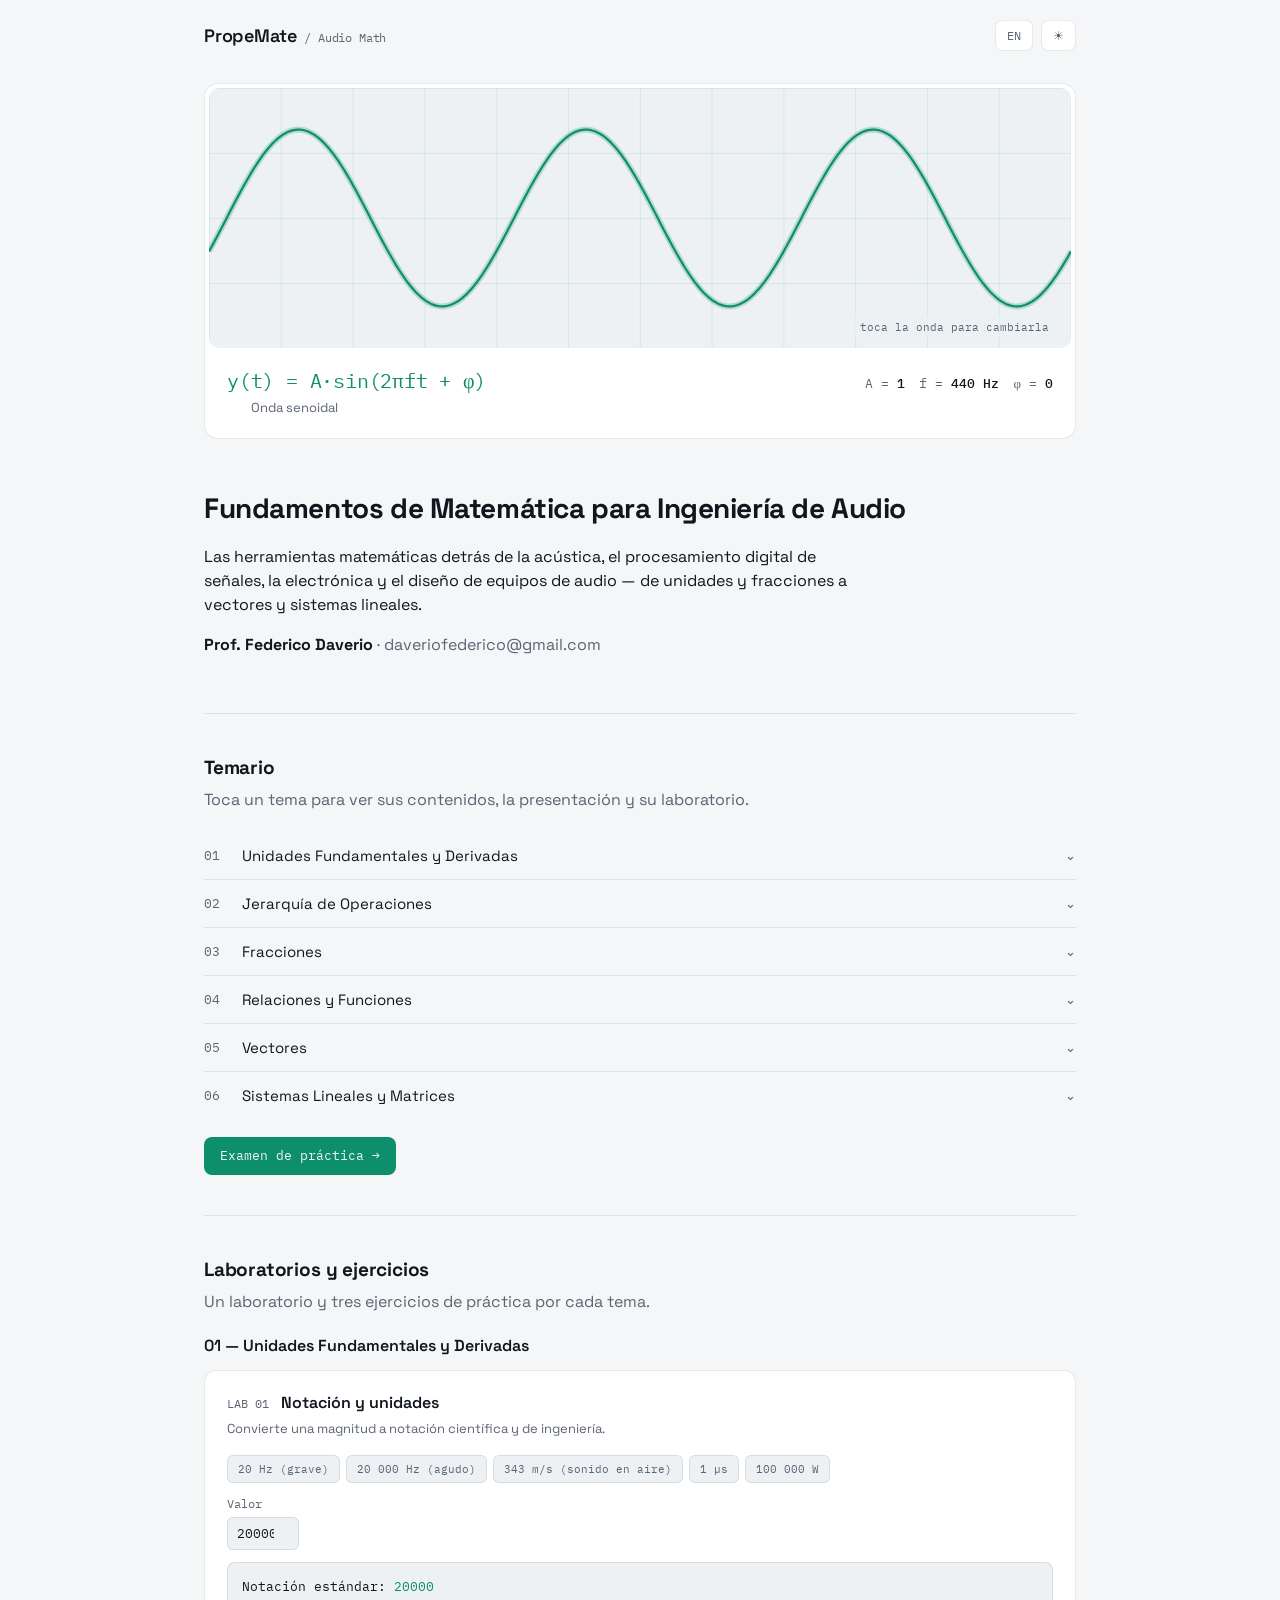
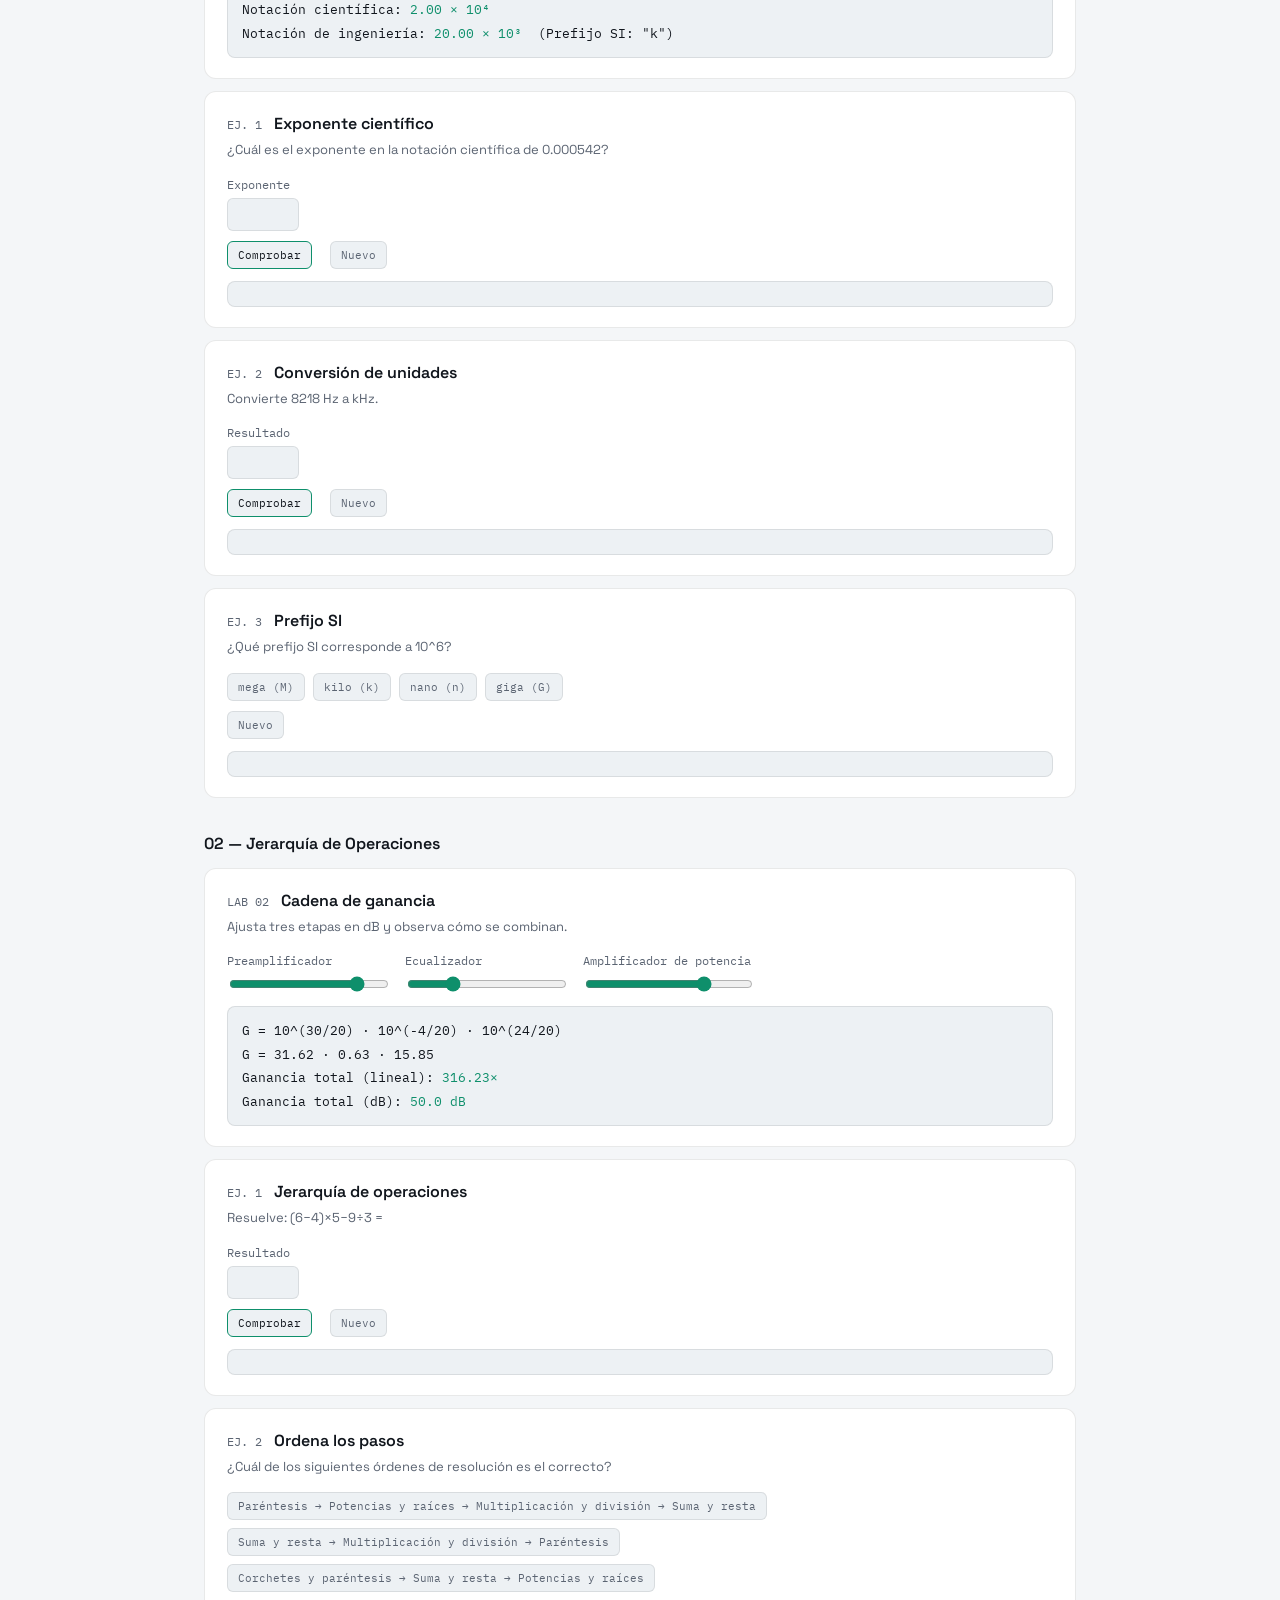
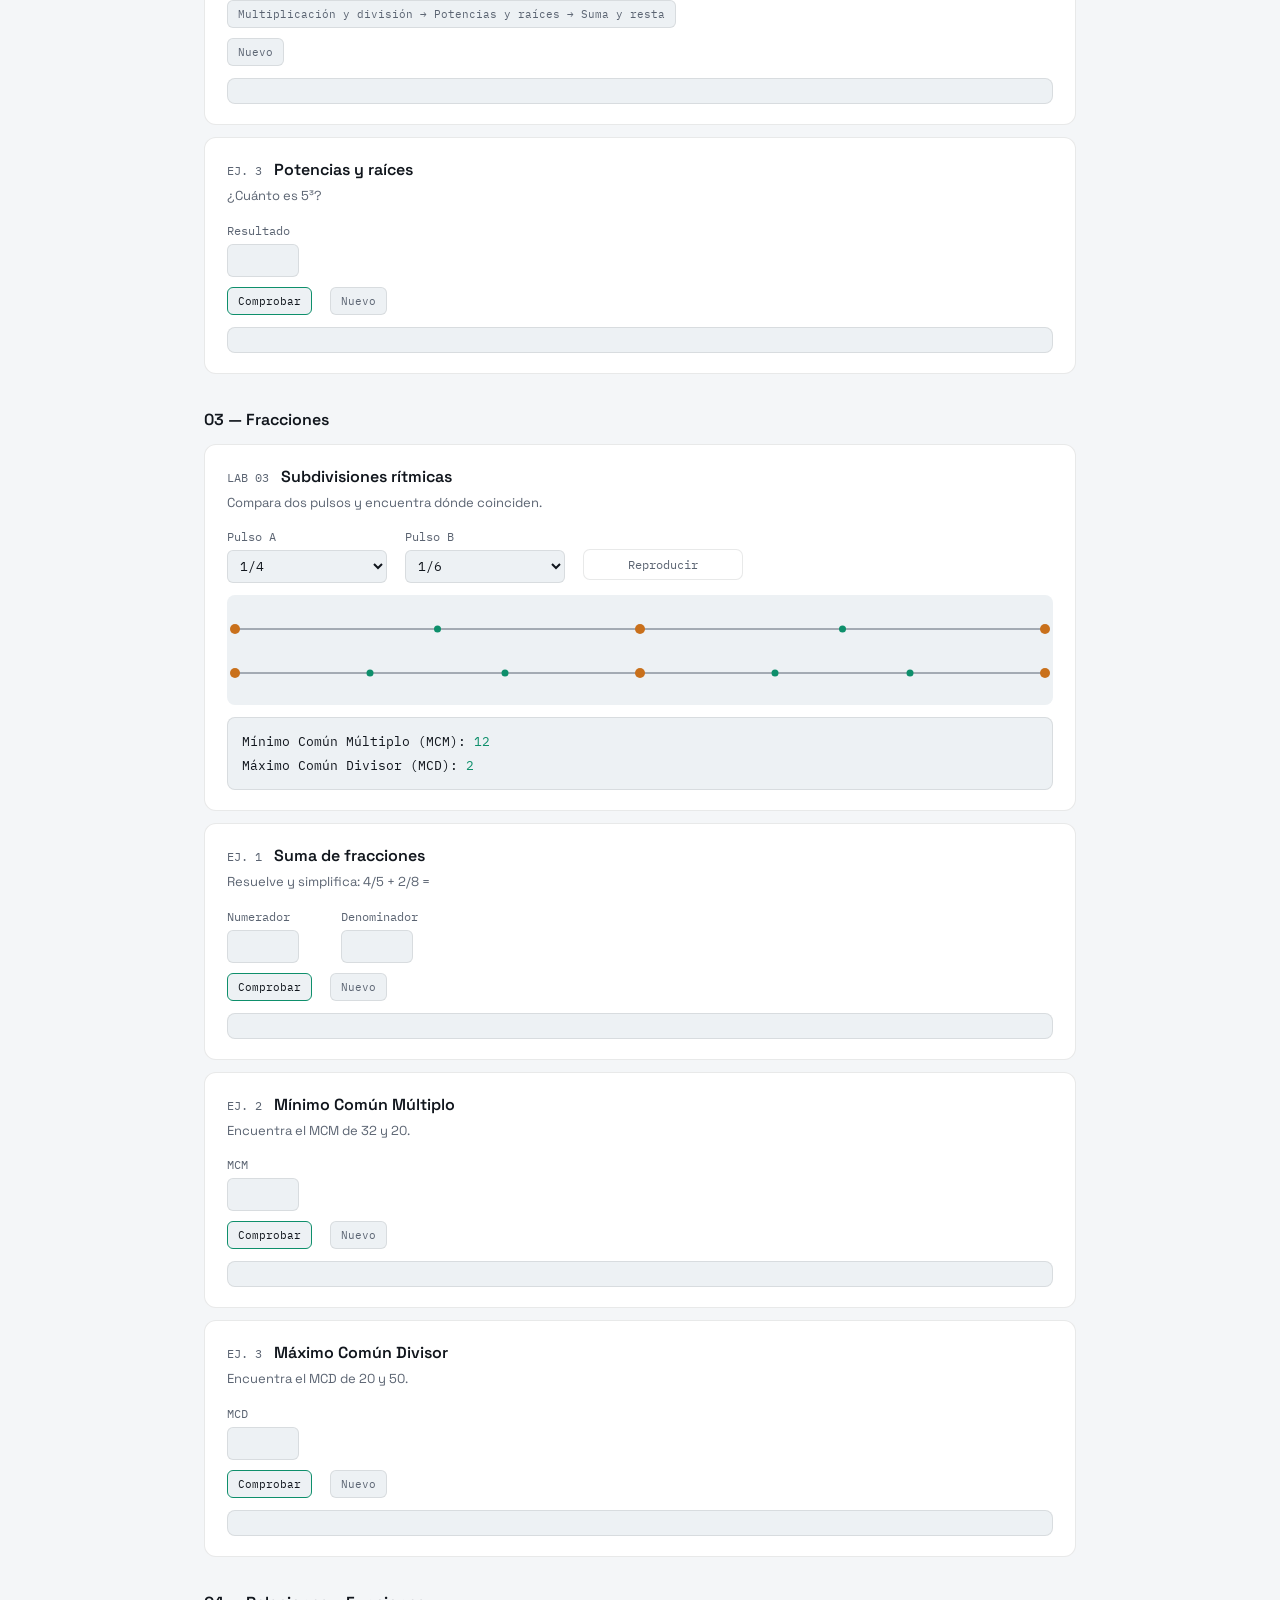
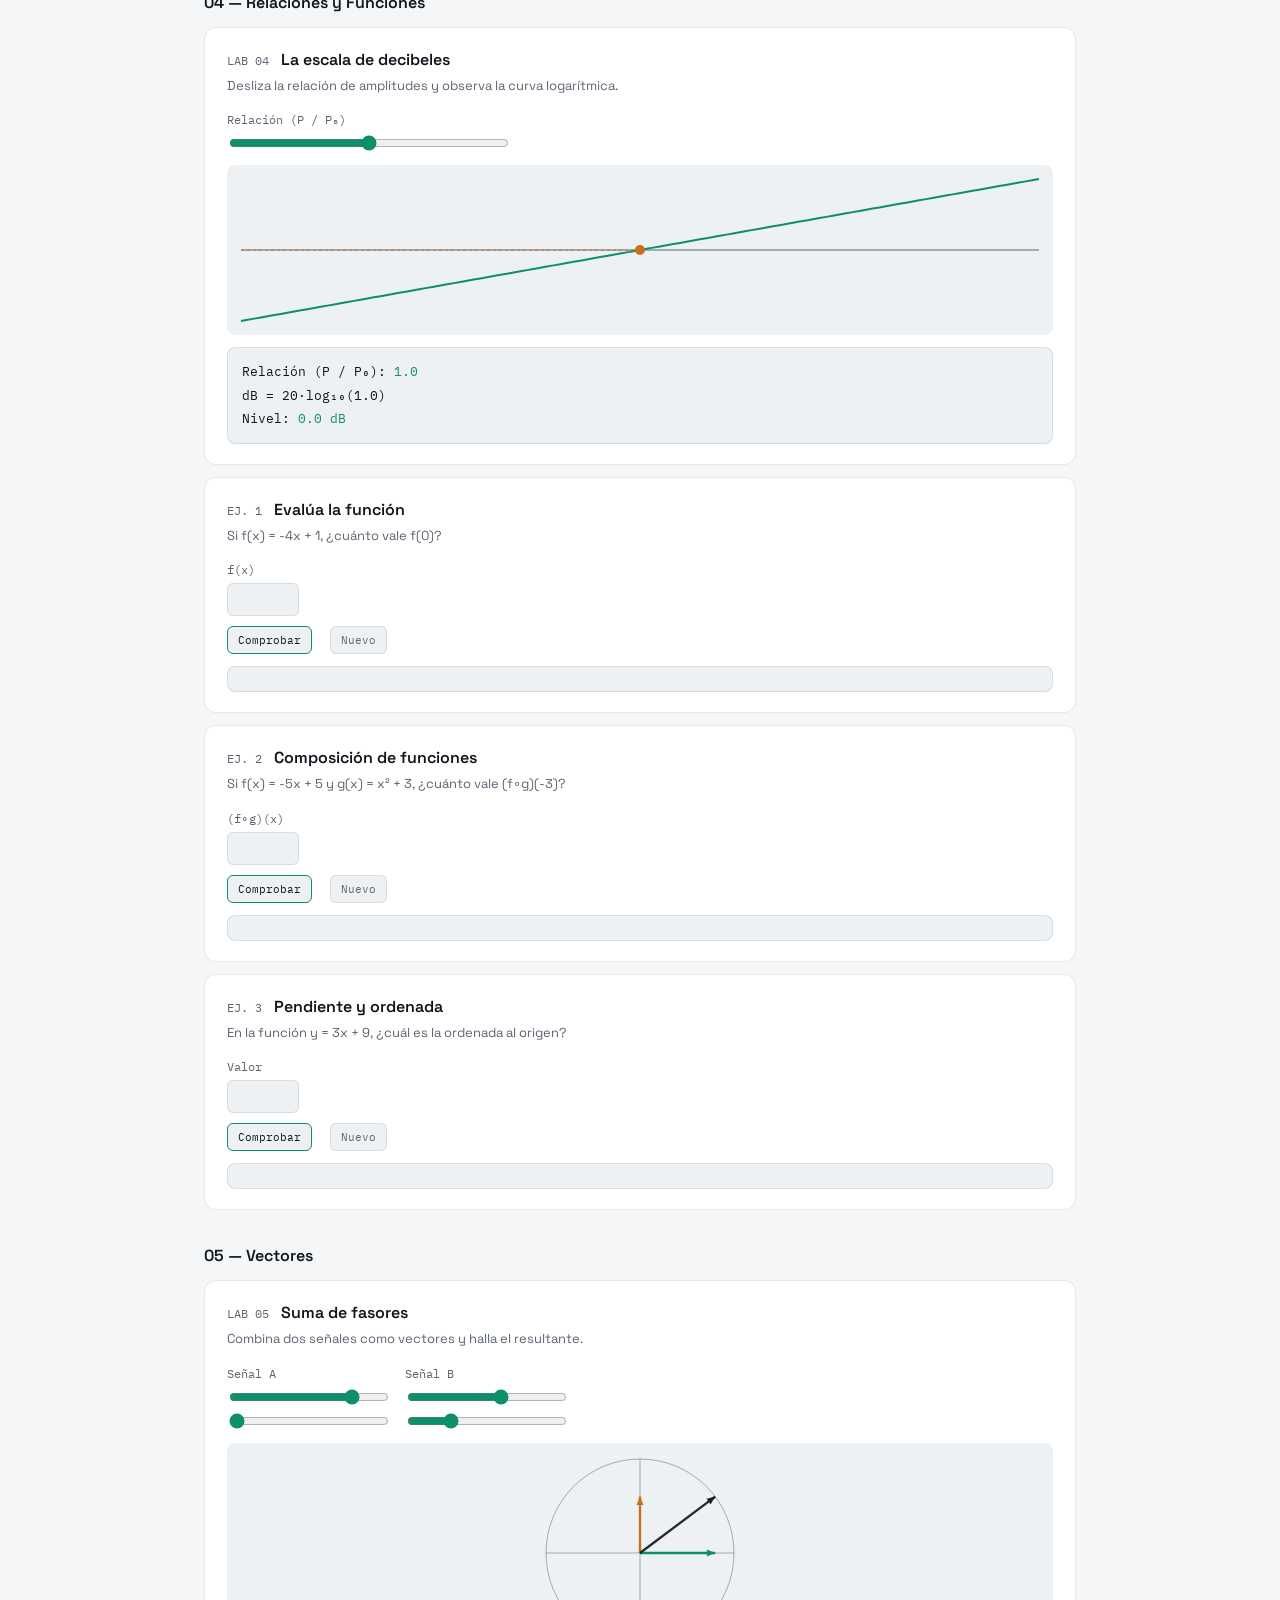
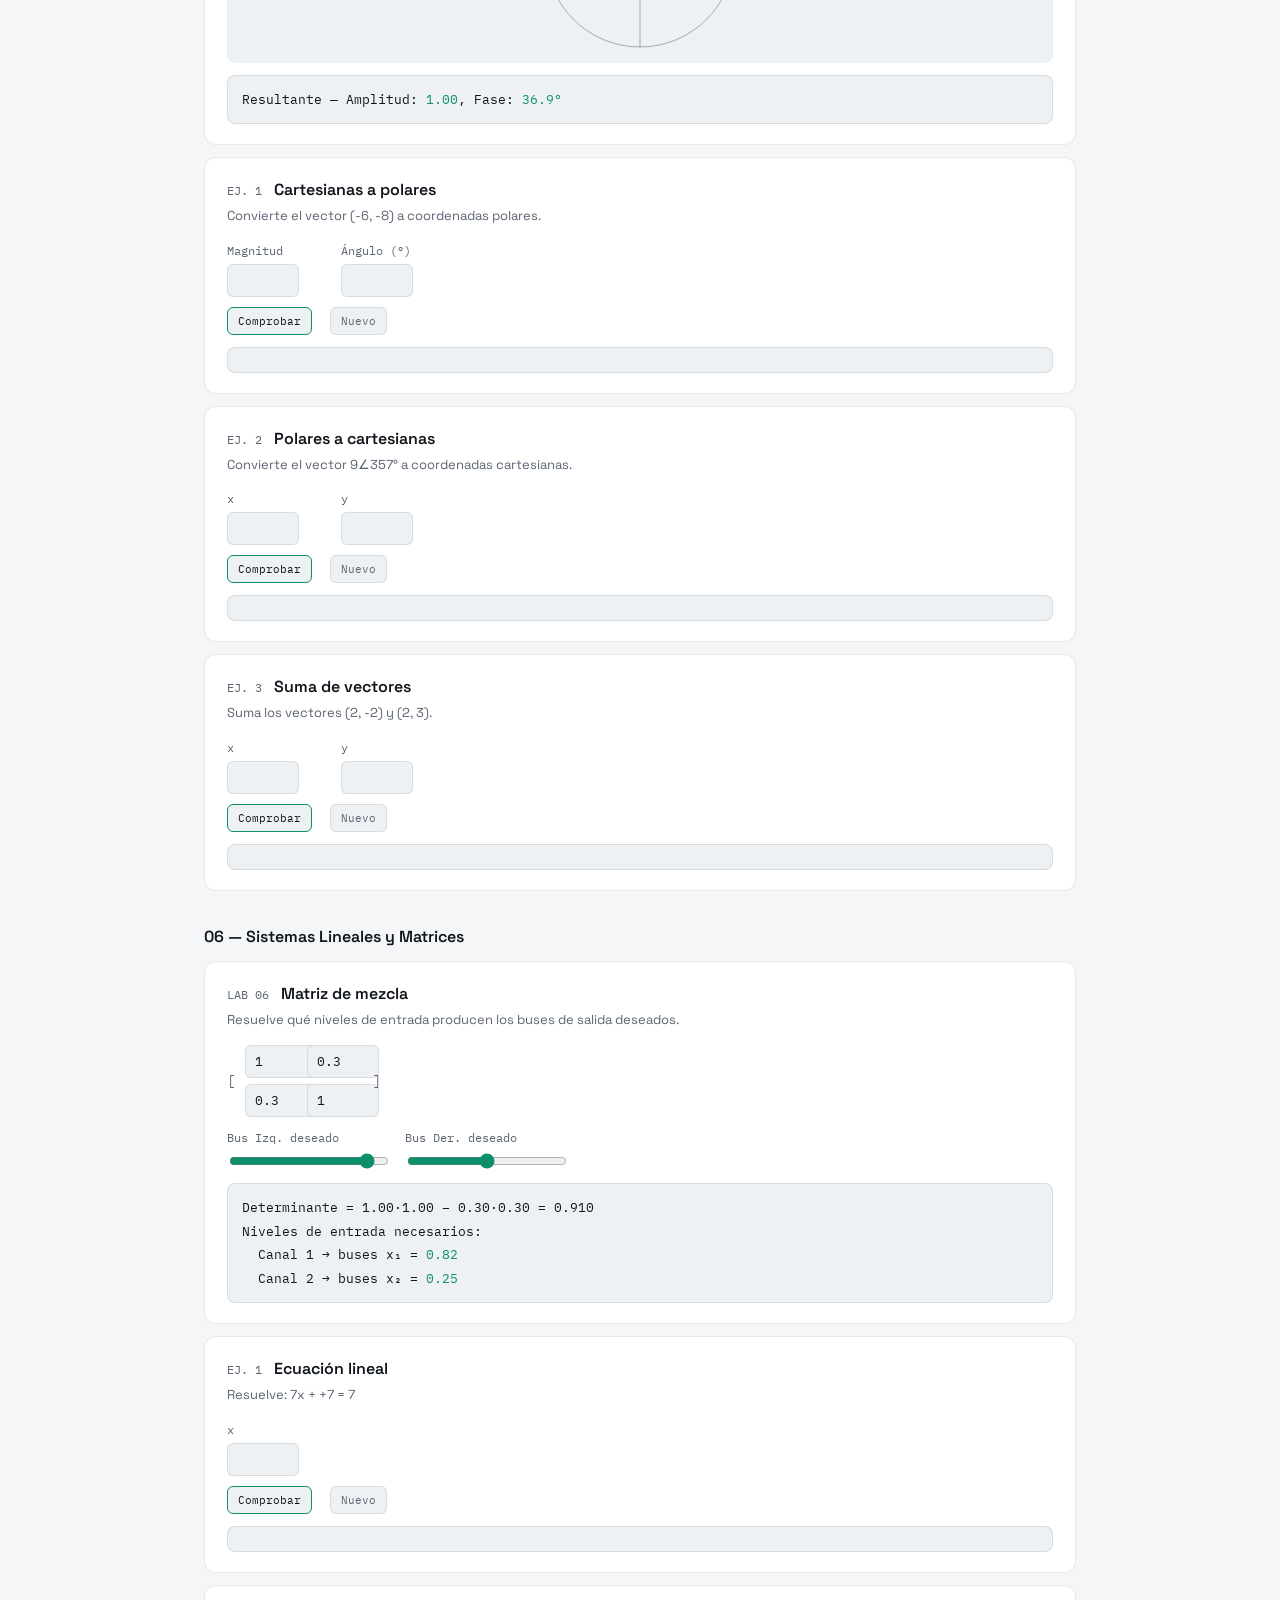
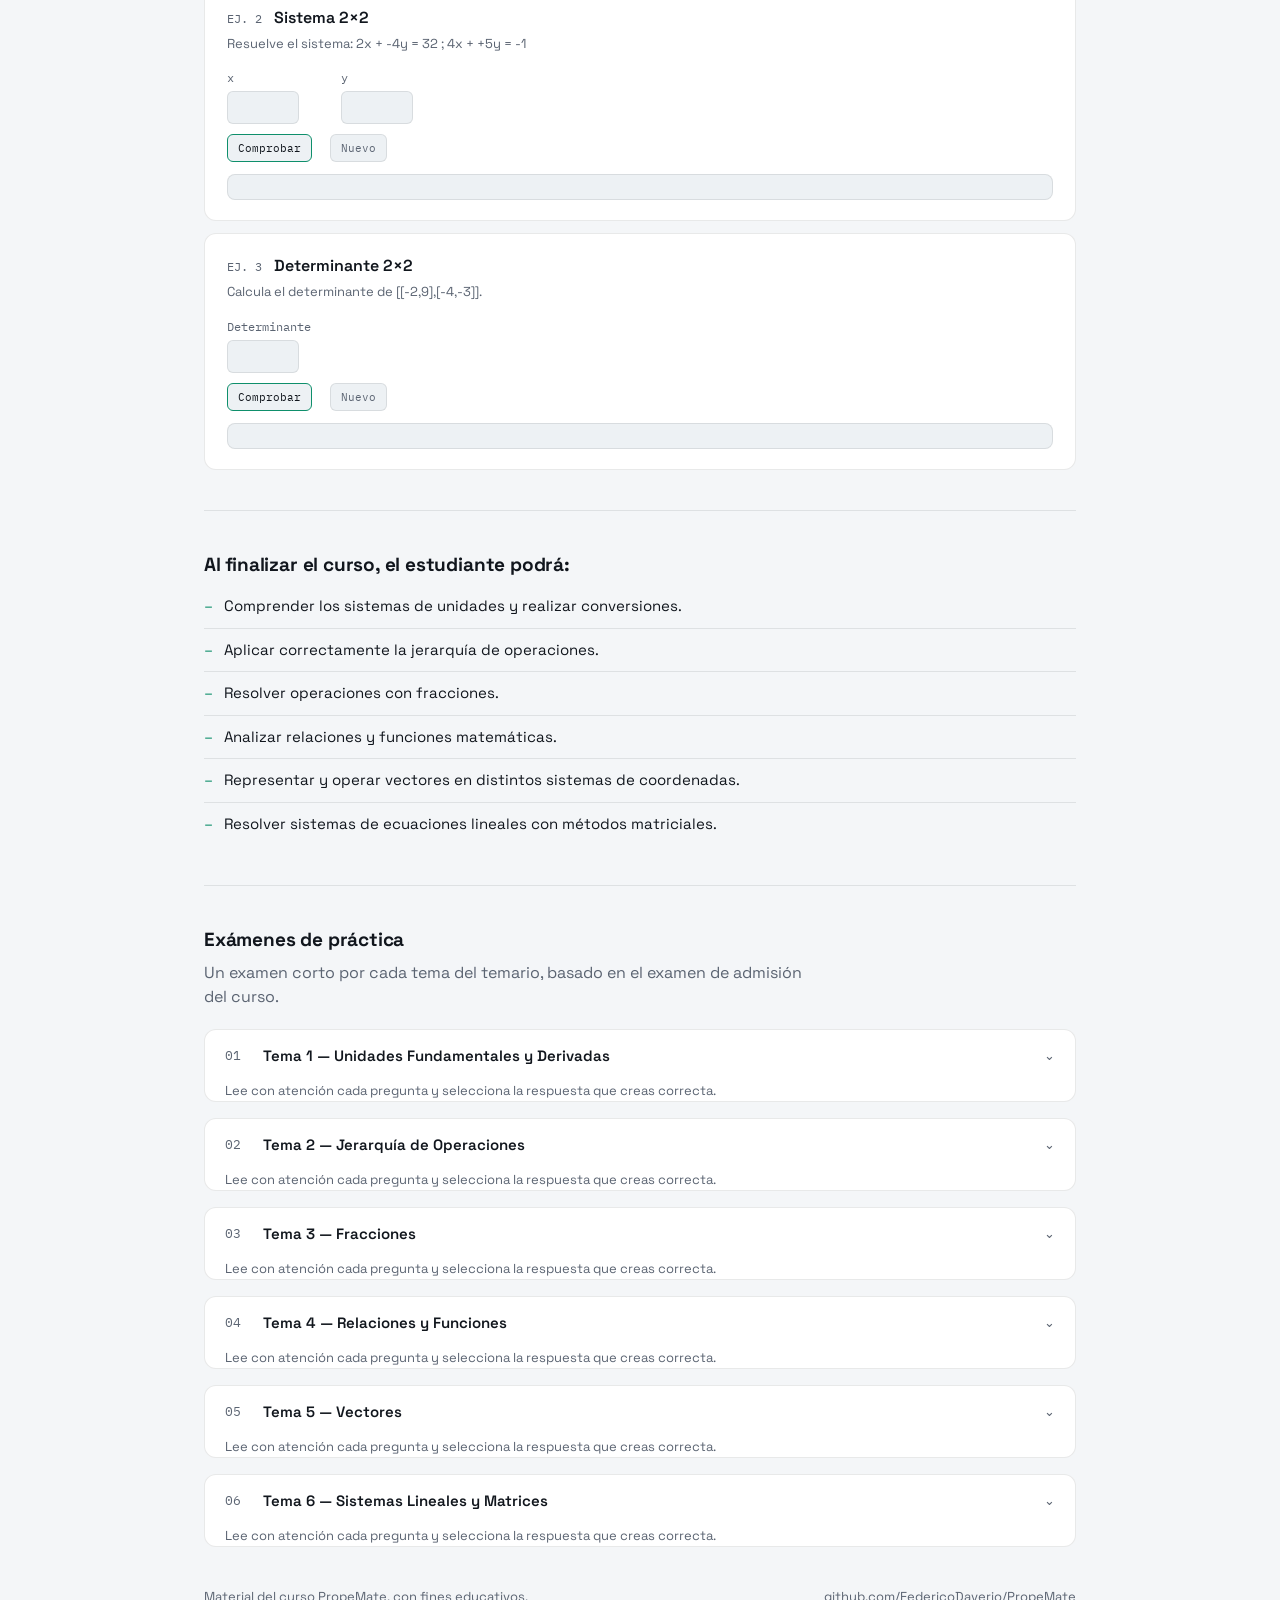
==== index.html @ 6a9d80b2 "Add files via upload" ====
<!DOCTYPE html>
<html lang="es">
<head>
<meta charset="UTF-8">
<meta name="viewport" content="width=device-width, initial-scale=1">
<title>PropeMate · Fundamentos de Matemática para Ingeniería de Audio</title>
<link rel="icon" href="data:image/svg+xml,%3Csvg xmlns='http://www.w3.org/2000/svg' viewBox='0 0 32 32'%3E%3Crect width='32' height='32' rx='6' fill='%230A0D12'/%3E%3Cpath d='M2 16 Q8 4 14 16 T26 16' stroke='%236FFFC0' stroke-width='2.4' fill='none'/%3E%3C/svg%3E">
<link rel="preconnect" href="https://fonts.googleapis.com">
<link rel="preconnect" href="https://fonts.gstatic.com" crossorigin>
<link href="https://fonts.googleapis.com/css2?family=Space+Grotesk:wght@400;500;600;700&family=IBM+Plex+Mono:wght@400;500;600&display=swap" rel="stylesheet">
<style>
  :root{
    --bg:#0A0D12; --panel:#10141B; --panel-raised:#161B24;
    --text:#E7ECF2; --text-dim:#8A94A3;
    --accent:#6FFFC0; --accent-2:#FF9F5A;
    --line:rgba(255,255,255,0.09); --grid:rgba(111,255,192,0.09);
    --focus:#6FFFC0; --danger:#FF6B6B; --good:#6FFFC0;
  }
  html[data-theme="light"]{
    --bg:#F4F6F8; --panel:#FFFFFF; --panel-raised:#EDF1F4;
    --text:#11161D; --text-dim:#5B6472;
    --accent:#0E8F6B; --accent-2:#C9701B;
    --line:rgba(10,15,20,0.09); --grid:rgba(14,143,107,0.10);
    --focus:#0E8F6B; --danger:#C23B3B; --good:#0E8F6B;
  }
  *{box-sizing:border-box;}
  html,body{margin:0;padding:0;}
  body{
    background:var(--bg); color:var(--text);
    font-family:"Space Grotesk",system-ui,sans-serif; line-height:1.5;
    -webkit-font-smoothing:antialiased;
    transition:background .25s ease, color .25s ease;
  }
  .mono{font-family:"IBM Plex Mono",ui-monospace,monospace;}
  a{color:inherit;}
  :focus-visible{outline:2px solid var(--focus); outline-offset:3px;}
  button{font-family:inherit; color:inherit;}
  .wrap{max-width:920px; margin:0 auto; padding:0 24px;}

  nav{display:flex; align-items:center; justify-content:space-between; padding:20px 0;}
  .brand{font-weight:600; font-size:18px; letter-spacing:-0.01em; display:flex; align-items:baseline; gap:8px;}
  .brand small{font-family:"IBM Plex Mono"; font-weight:400; font-size:12px; color:var(--text-dim);}
  .controls{display:flex; gap:8px;}
  .ctrl-btn{
    font-family:"IBM Plex Mono"; font-size:12px; background:var(--panel); color:var(--text-dim);
    border:1px solid var(--line); border-radius:7px; padding:7px 11px; cursor:pointer;
    transition:border-color .15s ease, color .15s ease;
  }
  .ctrl-btn:hover{color:var(--text); border-color:var(--accent);}

  .hero{padding:12px 0 8px;}
  .scope-frame{background:var(--panel); border:1px solid var(--line); border-radius:14px; padding:4px;}
  .scope-canvas-holder{
    position:relative; border-radius:10px; overflow:hidden; cursor:pointer;
    background:
      linear-gradient(var(--grid) 1px, transparent 1px) 0 0/100% 25%,
      linear-gradient(90deg, var(--grid) 1px, transparent 1px) 0 0/8.33% 100%,
      var(--panel-raised);
  }
  canvas{display:block; width:100%;}
  #scope{height:260px;}
  .scope-hint{
    position:absolute; bottom:10px; right:14px; font-family:"IBM Plex Mono"; font-size:11px; color:var(--text-dim);
    pointer-events:none; background:color-mix(in srgb, var(--panel-raised) 70%, transparent); padding:3px 8px; border-radius:5px;
  }
  .readout{display:flex; flex-wrap:wrap; align-items:baseline; gap:18px; padding:18px 18px 16px;}
  .eq{font-family:"IBM Plex Mono"; font-size:20px; color:var(--accent); letter-spacing:-0.01em;}
  .params{font-family:"IBM Plex Mono"; font-size:13px; color:var(--text-dim); display:flex; gap:14px; margin-left:auto;}
  .params b{color:var(--text); font-weight:500;}
  .wave-name{font-size:13px; color:var(--text-dim); margin:2px 24px 0;}

  section{padding:40px 0;}
  section + section{border-top:1px solid var(--line);}
  h1{font-size:28px; margin:0 0 10px; letter-spacing:-0.015em;}
  h2{font-size:19px; margin:0 0 6px; letter-spacing:-0.01em;}
  h3{font-size:15px; margin:28px 0 2px; letter-spacing:-0.005em;}
  h3:first-child{margin-top:0;}
  p{color:var(--text-dim); max-width:62ch;}
  .lede{color:var(--text); font-size:16px; max-width:66ch;}
  .section-intro{margin:0 0 20px;}

  .unit{border-top:1px solid var(--line);}
  .unit:first-of-type{border-top:none;}
  .unit-head{
    width:100%; display:flex; align-items:center; gap:16px; background:none; border:none;
    padding:14px 0; text-align:left; cursor:pointer;
  }
  .unit-num{font-family:"IBM Plex Mono"; font-size:13px; color:var(--text-dim); width:22px; flex:none;}
  .unit-name{flex:1; font-size:15px;}
  .chev{color:var(--text-dim); font-size:13px; transition:transform .25s ease; flex:none;}
  .unit-head[aria-expanded="true"] .chev{transform:rotate(180deg); color:var(--accent);}
  .unit-panel{display:grid; grid-template-rows:0fr; transition:grid-template-rows .28s ease;}
  .unit-panel.open{grid-template-rows:1fr;}
  .unit-panel-inner{overflow:hidden;}
  .unit-args{margin:0 0 14px; padding:0 0 0 20px; color:var(--text-dim); font-size:14px;}
  .unit-args li{padding:3px 0;}
  .unit-panel-inner .link-row{margin-bottom:16px; display:flex; gap:18px; flex-wrap:wrap;}
  .unit-link{
    font-family:"IBM Plex Mono"; font-size:12px; color:var(--accent); text-decoration:none;
    white-space:nowrap; border-bottom:1px solid transparent;
  }
  .unit-link:hover{border-color:var(--accent);}

  .exam-cta{
    display:inline-flex; align-items:center; gap:8px; margin-top:18px;
    font-family:"IBM Plex Mono"; font-size:13px; color:var(--bg); background:var(--accent);
    padding:9px 16px; border-radius:8px; text-decoration:none; border:none; cursor:pointer;
  }
  .exam-cta:hover{opacity:.88;}

  ul.goals{margin:0; padding:0; list-style:none;}
  ul.goals li{padding:10px 0; border-top:1px solid var(--line); font-size:15px; color:var(--text); padding-left:20px; position:relative;}
  ul.goals li:first-child{border-top:none;}
  ul.goals li::before{content:"–"; position:absolute; left:0; color:var(--accent);}

  .topic-group{margin-top:34px;}
  .topic-group:first-child{margin-top:0;}
  .topic-group-head{font-size:13px; color:var(--text-dim); font-family:"IBM Plex Mono"; margin-bottom:10px;}
  .topic-group-head b{color:var(--text); font-family:"Space Grotesk"; font-size:16px; font-weight:600;}

  .lab, .drill{background:var(--panel); border:1px solid var(--line); border-radius:12px; padding:20px 22px; margin-top:12px;}
  .lab-head, .drill-head{display:flex; align-items:baseline; gap:12px; margin-bottom:4px;}
  .lab-num, .drill-num{font-family:"IBM Plex Mono"; font-size:12px; color:var(--text-dim);}
  .lab-title, .drill-title{font-size:16px; font-weight:600;}
  .lab-blurb, .drill-blurb{font-size:13px; margin:0 0 16px;}

  .ctrl-row{display:flex; flex-wrap:wrap; gap:18px; align-items:center; margin-bottom:12px;}
  .ctrl-col{display:flex; flex-direction:column; gap:4px; min-width:160px;}
  .ctrl-col label{font-size:12px; color:var(--text-dim); font-family:"IBM Plex Mono";}
  input[type=range]{accent-color:var(--accent); width:100%;}
  input[type=number], input[type=text], input[type=email]{
    background:var(--panel-raised); color:var(--text); border:1px solid var(--line);
    border-radius:6px; padding:7px 9px; font-family:"IBM Plex Mono"; font-size:13px;
  }
  input[type=number]{width:72px;}
  select{background:var(--panel-raised); color:var(--text); border:1px solid var(--line); border-radius:6px; padding:6px 8px; font-family:"IBM Plex Mono"; font-size:13px;}
  .preset-row{display:flex; flex-wrap:wrap; gap:6px; margin-bottom:12px;}
  .preset-btn, .drill-btn, .choice-btn{
    font-family:"IBM Plex Mono"; font-size:11px; background:var(--panel-raised); color:var(--text-dim);
    border:1px solid var(--line); border-radius:6px; padding:6px 10px; cursor:pointer;
  }
  .preset-btn:hover, .drill-btn:hover, .choice-btn:hover{color:var(--text); border-color:var(--accent);}
  .drill-btn.primary{color:var(--text); border-color:var(--accent);}

  .lab-out, .drill-out{
    font-family:"IBM Plex Mono"; font-size:13px; color:var(--text); background:var(--panel-raised);
    border:1px solid var(--line); border-radius:8px; padding:12px 14px; margin-top:8px;
  }
  .lab-out .line, .drill-out .line{padding:2px 0;}
  .hi{color:var(--accent);} .warn{color:var(--danger);}
  .lab-canvas-holder{border-radius:8px; overflow:hidden; background:var(--panel-raised); margin-bottom:12px;}
  .matrix-grid{display:inline-grid; grid-template-columns:repeat(2, 56px); gap:6px; vertical-align:middle;}
  .matrix-eq{display:flex; align-items:center; gap:10px; flex-wrap:wrap; margin-bottom:12px; font-family:"IBM Plex Mono"; font-size:14px;}
  .bracket{color:var(--text-dim);}

  .drill-fields{display:flex; gap:14px; flex-wrap:wrap; align-items:flex-end; margin:10px 0;}
  .drill-fields .ctrl-col{min-width:100px;}
  .drill-choices{display:flex; gap:8px; flex-wrap:wrap; margin:10px 0;}
  .choice-btn.correct{border-color:var(--good); color:var(--good);}
  .choice-btn.incorrect{border-color:var(--danger); color:var(--danger);}

  /* exams */
  .exam{background:var(--panel); border:1px solid var(--line); border-radius:12px; margin-top:16px; padding:0;}
  .exam:first-of-type{margin-top:0;}
  .exam-head{width:100%; display:flex; align-items:center; gap:16px; background:none; border:none; padding:16px 20px; text-align:left; cursor:pointer;}
  .exam-title{flex:1; font-size:15px; font-weight:600;}
  .exam-panel{display:grid; grid-template-rows:0fr; transition:grid-template-rows .28s ease;}
  .exam-panel.open{grid-template-rows:1fr;}
  .exam-panel-inner{overflow:hidden; padding:0 20px 20px;}
  .exam-intro{font-size:13px; margin:0 0 14px;}
  .exam-fields{display:flex; gap:12px; flex-wrap:wrap; margin-bottom:10px;}
  .exam-fields .ctrl-col{min-width:180px; flex:1;}
  .exam-fields input{width:100%;}
  .exam-disclaimer{font-size:11px; color:var(--text-dim); margin:0 0 20px; font-style:italic;}
  .exam-q{border-top:1px solid var(--line); padding:16px 0;}
  .exam-q:first-of-type{border-top:none;}
  .exam-q-text{font-size:14px; margin-bottom:10px;}
  .exam-opts{display:flex; flex-direction:column; gap:8px;}
  .exam-opt{display:flex; align-items:flex-start; gap:8px; font-size:13.5px; color:var(--text); cursor:pointer;}
  .exam-opt input{margin-top:3px;}
  .exam-opt.correct{color:var(--good);}
  .exam-opt.incorrect{color:var(--danger); text-decoration:line-through;}
  .exam-submit-row{margin-top:20px; display:flex; align-items:center; gap:14px; flex-wrap:wrap;}
  .exam-msg{font-size:13px; margin-top:12px;}
  .exam-score{font-family:"IBM Plex Mono"; font-size:15px; margin-top:4px;}
  .mail-link{
    font-family:"IBM Plex Mono"; font-size:12px; color:var(--bg); background:var(--accent-2);
    padding:8px 14px; border-radius:7px; text-decoration:none; display:inline-block; margin-top:8px;
  }

  footer{padding:28px 0 40px; color:var(--text-dim); font-size:13px; display:flex; flex-wrap:wrap; gap:6px 18px; justify-content:space-between;}
  footer a{color:var(--text-dim); text-decoration:underline; text-underline-offset:3px;}
  footer a:hover{color:var(--accent);}

  @media (max-width:560px){
    .readout{flex-direction:column; align-items:flex-start;} .params{margin-left:0;} h1{font-size:23px;}
  }
  @media (prefers-reduced-motion: reduce){ * {scroll-behavior:auto !important;} }
</style>
</head>
<body>

<div class="wrap">
  <nav>
    <div class="brand">PropeMate <small>/ Audio Math</small></div>
    <div class="controls">
      <button class="ctrl-btn" id="langBtn" type="button" aria-label="Cambiar idioma / Switch language">EN</button>
      <button class="ctrl-btn" id="themeBtn" type="button" aria-label="Cambiar tema">☾</button>
    </div>
  </nav>

  <div class="hero">
    <div class="scope-frame">
      <div class="scope-canvas-holder" id="scopeHolder" tabindex="0" role="button"
           aria-label="Osciloscopio interactivo. Presiona Enter o haz clic para cambiar la forma de onda.">
        <canvas id="scope" width="1200" height="520"></canvas>
        <span class="scope-hint" id="scopeHint" data-i18n="hint">toca la onda para cambiarla</span>
      </div>
      <div class="readout">
        <div>
          <div class="eq mono" id="eqText">y(t) = A·sin(2πft + φ)</div>
          <div class="wave-name" id="waveName" data-i18n="wave-sine">Onda senoidal</div>
        </div>
        <div class="params mono"><span>A = <b>1</b></span><span>f = <b>440 Hz</b></span><span>φ = <b>0</b></span></div>
      </div>
    </div>
  </div>

  <section id="about">
    <h1 data-i18n="title">Fundamentos de Matemática para Ingeniería de Audio</h1>
    <p class="lede" data-i18n="lede">Las herramientas matemáticas detrás de la acústica, el procesamiento digital de señales, la electrónica y el diseño de equipos de audio — de unidades y fracciones a vectores y sistemas lineales.</p>
    <p data-i18n="prof"><b style="color:var(--text)">Prof. Federico Daverio</b> · daveriofederico@gmail.com</p>
  </section>

  <section id="temario">
    <h2 data-i18n="temario-h">Temario</h2>
    <p class="section-intro" data-i18n="temario-sub">Toca un tema para ver sus contenidos, la presentación y su laboratorio.</p>
    <div id="unitList"></div>
    <a class="exam-cta" href="#examenes" data-i18n="exam-cta">Examen de práctica →</a>
  </section>

  <section id="labs">
    <h2 data-i18n="labs-h">Laboratorios y ejercicios</h2>
    <p class="section-intro" data-i18n="labs-sub">Un laboratorio y tres ejercicios de práctica por cada tema.</p>
    <div id="labList"></div>
  </section>

  <section id="objetivos">
    <h2 data-i18n="goals-h">Al finalizar el curso, el estudiante podrá:</h2>
    <ul class="goals" id="goalList"></ul>
  </section>

  <section id="examenes">
    <h2 data-i18n="exams-h">Exámenes de práctica</h2>
    <p class="section-intro" data-i18n="exams-sub">Un examen corto por cada tema del temario, basado en el examen de admisión del curso.</p>
    <div id="examList"></div>
  </section>
</div>

<footer class="wrap">
  <span data-i18n="footer-note">Material del curso PropeMate, con fines educativos.</span>
  <a href="https://github.com/FedericoDaverio/PropeMate" target="_blank" rel="noopener">github.com/FedericoDaverio/PropeMate</a>
</footer>

<script>
(function(){
  "use strict";

  /* ================= i18n ================= */
  var STR = {
    es: {
      hint: "toca la onda para cambiarla",
      title: "Fundamentos de Matemática para Ingeniería de Audio",
      lede: "Las herramientas matemáticas detrás de la acústica, el procesamiento digital de señales, la electrónica y el diseño de equipos de audio — de unidades y fracciones a vectores y sistemas lineales.",
      prof: "<b style=\"color:var(--text)\">Prof. Federico Daverio</b> · daveriofederico@gmail.com",
      "temario-h": "Temario", "temario-sub": "Toca un tema para ver sus contenidos, la presentación y su laboratorio.",
      "exam-cta": "Examen de práctica →",
      "labs-h": "Laboratorios y ejercicios", "labs-sub": "Un laboratorio y tres ejercicios de práctica por cada tema.",
      "goals-h": "Al finalizar el curso, el estudiante podrá:",
      "exams-h": "Exámenes de práctica", "exams-sub": "Un examen corto por cada tema del temario, basado en el examen de admisión del curso.",
      "footer-note": "Material del curso PropeMate, con fines educativos.",
      labLinkText: "Laboratorio ↗",
      units: [
        ["Unidades Fundamentales y Derivadas","https://github.com/FedericoDaverio/PropeMate/blob/main/Slides/Unidad1_Unidades_Fundamentales_y_Derivadas_final.pdf",
         ["Sistemas de medición","Unidades fundamentales y derivadas","Notación científica","Notación de ingeniería","Conversiones simples"]],
        ["Jerarquía de Operaciones","https://github.com/FedericoDaverio/PropeMate/blob/main/Slides/Unidad2_Jerarquia_de_Operaciones.pdf",
         ["Símbolos de agrupación","Potencias y raíces","Productos y cocientes","Sumas y restas"]],
        ["Fracciones","https://github.com/FedericoDaverio/PropeMate/blob/main/Slides/Unidad3_Fracciones.pdf",
         ["Componentes de una fracción","Fracciones simples y compuestas","Mínimo Común Múltiplo (MCM)","Máximo Común Divisor (MCD)"]],
        ["Relaciones y Funciones","https://github.com/FedericoDaverio/PropeMate/blob/main/Slides/Unidad4_Relaciones_y_Funciones.pdf",
         ["Relaciones entre variables","Clasificación de funciones","Estudio de funciones","Representación gráfica"]],
        ["Vectores","https://github.com/FedericoDaverio/PropeMate/blob/main/Slides/Unidad5_Vectores.pdf",
         ["Concepto de vector","Notación vectorial","Plano cartesiano","Coordenadas polares","Conversión entre sistemas"]],
        ["Sistemas Lineales y Matrices","https://github.com/FedericoDaverio/PropeMate/blob/main/Slides/Unidad6_Sistemas_Lineales_y_Matrices.pdf",
         ["Ecuaciones lineales","Sistemas de ecuaciones","Matrices y determinantes","Métodos de resolución"]]
      ],
      goals: [
        "Comprender los sistemas de unidades y realizar conversiones.","Aplicar correctamente la jerarquía de operaciones.",
        "Resolver operaciones con fracciones.","Analizar relaciones y funciones matemáticas.",
        "Representar y operar vectores en distintos sistemas de coordenadas.","Resolver sistemas de ecuaciones lineales con métodos matriciales."
      ],
      waves: ["Onda senoidal", "Onda cuadrada", "Onda triangular", "Onda diente de sierra"],
      eqs: ["y(t) = A·sin(2πft + φ)", "y(t) = A·sgn(sin(2πft + φ))", "y(t) = (2A/π)·asin(sin(2πft + φ))", "y(t) = 2A·(ft − floor(ft + 0.5))"],
      labs: [
        { title:"Notación y unidades", blurb:"Convierte una magnitud a notación científica y de ingeniería.",
          value:"Valor", std:"Notación estándar", sci:"Notación científica", eng:"Notación de ingeniería", prefix:"Prefijo SI",
          presets:[[20,"Hz","20 Hz (grave)"],[20000,"Hz","20 000 Hz (agudo)"],[343,"m/s","343 m/s (sonido en aire)"],[0.000001,"s","1 µs"],[100000,"W","100 000 W"]] },
        { title:"Cadena de ganancia", blurb:"Ajusta tres etapas en dB y observa cómo se combinan.",
          s1:"Preamplificador", s2:"Ecualizador", s3:"Amplificador de potencia", totalLin:"Ganancia total (lineal)", totalDb:"Ganancia total (dB)" },
        { title:"Subdivisiones rítmicas", blurb:"Compara dos pulsos y encuentra dónde coinciden.",
          pulseA:"Pulso A", pulseB:"Pulso B", lcm:"Mínimo Común Múltiplo (MCM)", gcd:"Máximo Común Divisor (MCD)", play:"Reproducir", pause:"Pausar" },
        { title:"La escala de decibeles", blurb:"Desliza la relación de amplitudes y observa la curva logarítmica.", ratio:"Relación (P / P₀)", level:"Nivel" },
        { title:"Suma de fasores", blurb:"Combina dos señales como vectores y halla el resultante.", sigA:"Señal A", sigB:"Señal B", resultant:"Resultante", amp:"Amplitud", phase:"Fase" },
        { title:"Matriz de mezcla", blurb:"Resuelve qué niveles de entrada producen los buses de salida deseados.",
          ch1:"Canal 1 → buses", ch2:"Canal 2 → buses", busL:"Bus Izq. deseado", busR:"Bus Der. deseado",
          det:"Determinante", need:"Niveles de entrada necesarios", singular:"Matriz singular — no tiene solución única." }
      ],
      drills: [
        ["Exponente científico","¿Cuál es el exponente en la notación científica de {v}?"],
        ["Conversión de unidades","Convierte {v} {from} a {to}."],
        ["Prefijo SI","¿Qué prefijo SI corresponde a 10^{e}?"],
        ["Jerarquía de operaciones","Resuelve: ({a}−{b})×{c}−{d}÷{e} ="],
        ["Ordena los pasos","¿Cuál de los siguientes órdenes de resolución es el correcto?"],
        ["Potencias y raíces","{p}"],
        ["Suma de fracciones","Resuelve y simplifica: {a}/{b} + {c}/{d} ="],
        ["Mínimo Común Múltiplo","Encuentra el MCM de {a} y {b}."],
        ["Máximo Común Divisor","Encuentra el MCD de {a} y {b}."],
        ["Evalúa la función","Si f(x) = {m}x + {b}, ¿cuánto vale f({x})?"],
        ["Composición de funciones","Si f(x) = {a}x + {b} y g(x) = x² + {c}, ¿cuánto vale (f∘g)({x})?"],
        ["Pendiente y ordenada","En la función y = {m}x + {b}, {ask}"],
        ["Cartesianas a polares","Convierte el vector ({x}, {y}) a coordenadas polares."],
        ["Polares a cartesianas","Convierte el vector {r}∠{t}° a coordenadas cartesianas."],
        ["Suma de vectores","Suma los vectores ({x1}, {y1}) y ({x2}, {y2})."],
        ["Ecuación lineal","Resuelve: {a}x + {b} = {c}"],
        ["Sistema 2×2","Resuelve el sistema: {a1}x + {b1}y = {c1} ; {a2}x + {b2}y = {c2}"],
        ["Determinante 2×2","Calcula el determinante de [[{a},{b}],[{c},{d}]]."]
      ],
      drillUi: { check:"Comprobar", next:"Nuevo", correct:"¡Correcto!", incorrect:"Incorrecto. Respuesta: {a}",
        slope:"¿cuál es la pendiente?", intercept:"¿cuál es la ordenada al origen?", magnitude:"Magnitud", angle:"Ángulo",
        numerator:"Numerador", denominator:"Denominador", x:"x", y:"y" },
      exam: {
        intro: "Lee con atención cada pregunta y selecciona la respuesta que creas correcta. ¡Éxito!",
        nombre:"Nombre(s)", apellido:"Apellido(s)", correo:"Correo electrónico",
        disclaimer:"Tu correo solo se usará para enviarle tus respuestas y tu calificación al profesor; no se usará con ningún otro fin ni se compartirá.",
        submit:"Enviar respuestas", incomplete:"Completa tu nombre, apellido, correo y todas las preguntas antes de enviar.",
        score:"Obtuviste {s} de {t} respuestas correctas.", mail:"Abrir correo con tus resultados",
        correctLabel:"Correcta", incorrectLabel:"Incorrecta", titlePrefix:"Tema"
      }
    },
    en: {
      hint: "tap the wave to change it",
      title: "Mathematics Fundamentals for Audio Engineering",
      lede: "The math behind acoustics, digital signal processing, electronics, and audio equipment design — from units and fractions to vectors and linear systems.",
      prof: "<b style=\"color:var(--text)\">Prof. Federico Daverio</b> · daveriofederico@gmail.com",
      "temario-h": "Syllabus", "temario-sub": "Tap a topic to see its contents, the slide deck, and its lab.",
      "exam-cta": "Practice exam →",
      "labs-h": "Labs & exercises", "labs-sub": "One lab and three practice exercises for every topic.",
      "goals-h": "By the end of the course, students will be able to:",
      "exams-h": "Practice exams", "exams-sub": "One short exam per syllabus topic, based on the course's admission exam.",
      "footer-note": "Course material for PropeMate, for educational use.",
      labLinkText: "Lab ↗",
      units: [
        ["Fundamental and Derived Units","https://github.com/FedericoDaverio/PropeMate/blob/main/Slides/Unidad1_Unidades_Fundamentales_y_Derivadas_final.pdf",
         ["Measurement systems","Fundamental and derived units","Scientific notation","Engineering notation","Simple conversions"]],
        ["Order of Operations","https://github.com/FedericoDaverio/PropeMate/blob/main/Slides/Unidad2_Jerarquia_de_Operaciones.pdf",
         ["Grouping symbols","Powers and roots","Products and quotients","Sums and differences"]],
        ["Fractions","https://github.com/FedericoDaverio/PropeMate/blob/main/Slides/Unidad3_Fracciones.pdf",
         ["Parts of a fraction","Simple and compound fractions","Least Common Multiple (LCM)","Greatest Common Divisor (GCD)"]],
        ["Relations and Functions","https://github.com/FedericoDaverio/PropeMate/blob/main/Slides/Unidad4_Relaciones_y_Funciones.pdf",
         ["Relations between variables","Classification of functions","Function analysis","Graphical representation"]],
        ["Vectors","https://github.com/FedericoDaverio/PropeMate/blob/main/Slides/Unidad5_Vectores.pdf",
         ["Concept of a vector","Vector notation","Cartesian plane","Polar coordinates","Conversion between systems"]],
        ["Linear Systems and Matrices","https://github.com/FedericoDaverio/PropeMate/blob/main/Slides/Unidad6_Sistemas_Lineales_y_Matrices.pdf",
         ["Linear equations","Systems of equations","Matrices and determinants","Solving methods"]]
      ],
      goals: [
        "Understand unit systems and perform conversions.","Correctly apply order of operations.",
        "Solve operations with fractions.","Analyze mathematical relations and functions.",
        "Represent and operate vectors in different coordinate systems.","Solve linear systems of equations using matrix methods."
      ],
      waves: ["Sine wave", "Square wave", "Triangle wave", "Sawtooth wave"],
      eqs: ["y(t) = A·sin(2πft + φ)", "y(t) = A·sgn(sin(2πft + φ))", "y(t) = (2A/π)·asin(sin(2πft + φ))", "y(t) = 2A·(ft − floor(ft + 0.5))"],
      labs: [
        { title:"Notation & units", blurb:"Convert a magnitude into scientific and engineering notation.",
          value:"Value", std:"Standard notation", sci:"Scientific notation", eng:"Engineering notation", prefix:"SI prefix",
          presets:[[20,"Hz","20 Hz (low)"],[20000,"Hz","20,000 Hz (high)"],[343,"m/s","343 m/s (sound in air)"],[0.000001,"s","1 µs"],[100000,"W","100,000 W"]] },
        { title:"Gain chain", blurb:"Adjust three stages in dB and see how they combine.",
          s1:"Preamp", s2:"Equalizer", s3:"Power amp", totalLin:"Total gain (linear)", totalDb:"Total gain (dB)" },
        { title:"Rhythmic subdivisions", blurb:"Compare two pulses and find where they align.",
          pulseA:"Pulse A", pulseB:"Pulse B", lcm:"Least Common Multiple (LCM)", gcd:"Greatest Common Divisor (GCD)", play:"Play", pause:"Pause" },
        { title:"The decibel scale", blurb:"Slide the amplitude ratio and watch the logarithmic curve.", ratio:"Ratio (P / P₀)", level:"Level" },
        { title:"Phasor addition", blurb:"Combine two signals as vectors and find the resultant.", sigA:"Signal A", sigB:"Signal B", resultant:"Resultant", amp:"Amplitude", phase:"Phase" },
        { title:"Mix matrix", blurb:"Solve which input levels produce the desired output buses.",
          ch1:"Channel 1 → buses", ch2:"Channel 2 → buses", busL:"Desired left bus", busR:"Desired right bus",
          det:"Determinant", need:"Required input levels", singular:"Singular matrix — no unique solution." }
      ],
      drills: [
        ["Scientific exponent","What is the exponent in the scientific notation of {v}?"],
        ["Unit conversion","Convert {v} {from} to {to}."],
        ["SI prefix","Which SI prefix corresponds to 10^{e}?"],
        ["Order of operations","Solve: ({a}−{b})×{c}−{d}÷{e} ="],
        ["Order the steps","Which of the following resolution orders is correct?"],
        ["Powers and roots","{p}"],
        ["Adding fractions","Solve and simplify: {a}/{b} + {c}/{d} ="],
        ["Least Common Multiple","Find the LCM of {a} and {b}."],
        ["Greatest Common Divisor","Find the GCD of {a} and {b}."],
        ["Evaluate the function","If f(x) = {m}x + {b}, what is f({x})?"],
        ["Function composition","If f(x) = {a}x + {b} and g(x) = x² + {c}, what is (f∘g)({x})?"],
        ["Slope & intercept","In the function y = {m}x + {b}, {ask}"],
        ["Cartesian to polar","Convert the vector ({x}, {y}) to polar coordinates."],
        ["Polar to cartesian","Convert the vector {r}∠{t}° to cartesian coordinates."],
        ["Adding vectors","Add the vectors ({x1}, {y1}) and ({x2}, {y2})."],
        ["Linear equation","Solve: {a}x + {b} = {c}"],
        ["2×2 system","Solve the system: {a1}x + {b1}y = {c1} ; {a2}x + {b2}y = {c2}"],
        ["2×2 determinant","Compute the determinant of [[{a},{b}],[{c},{d}]]."]
      ],
      drillUi: { check:"Check", next:"New", correct:"Correct!", incorrect:"Not quite. Answer: {a}",
        slope:"what is the slope?", intercept:"what is the y-intercept?", magnitude:"Magnitude", angle:"Angle",
        numerator:"Numerator", denominator:"Denominator", x:"x", y:"y" },
      exam: {
        intro: "Read each question carefully and select the answer you believe is correct. Good luck!",
        nombre:"First name(s)", apellido:"Last name(s)", correo:"Email",
        disclaimer:"Your email is only used to send your answers and score to the instructor; it will not be used for any other purpose or shared.",
        submit:"Submit answers", incomplete:"Fill in your name, last name, email and every question before submitting.",
        score:"You got {s} out of {t} correct.", mail:"Open email with your results",
        correctLabel:"Correct", incorrectLabel:"Incorrect", titlePrefix:"Topic"
      }
    }
  };

  var lang = localStorage.getItem("propemate-lang") || "es";
  var langBtn = document.getElementById("langBtn");
  var themeBtn = document.getElementById("themeBtn");

  /* ================= number helpers ================= */
  var SUPER = {"0":"⁰","1":"¹","2":"²","3":"³","4":"⁴","5":"⁵","6":"⁶","7":"⁷","8":"⁸","9":"⁹","-":"⁻"};
  function sup(s){ return String(s).split("").map(function(c){ return SUPER[c] !== undefined ? SUPER[c] : c; }).join(""); }
  function sciParts(value){
    if (value === 0) return {mantissa:0, exp:0};
    var sign = value < 0 ? -1 : 1, abs = Math.abs(value), exp = Math.floor(Math.log10(abs));
    var mantissa = sign * (abs / Math.pow(10, exp));
    mantissa = Math.round(mantissa * 100) / 100;
    if (Math.abs(mantissa) >= 10){ mantissa = mantissa / 10; exp += 1; }
    return {mantissa:mantissa, exp:exp};
  }
  function formatSci(value){ var p = sciParts(value); return p.mantissa.toFixed(2) + " × 10" + sup(p.exp); }
  var SI_PREFIX = {"-24":"y","-21":"z","-18":"a","-15":"f","-12":"p","-9":"n","-6":"µ","-3":"m","0":"","3":"k","6":"M","9":"G","12":"T","15":"P"};
  function formatEng(value){
    if (value === 0) return {text:"0.00 × 10⁰", prefix:""};
    var sign = value < 0 ? -1 : 1, abs = Math.abs(value), exp = Math.floor(Math.log10(abs));
    var exp3 = Math.floor(exp / 3) * 3, mantissa = sign * (abs / Math.pow(10, exp3));
    mantissa = Math.round(mantissa * 100) / 100;
    if (Math.abs(mantissa) >= 1000){ mantissa = mantissa / 1000; exp3 += 3; }
    var prefix = SI_PREFIX[String(exp3)];
    return { text: mantissa.toFixed(2) + " × 10" + sup(exp3), prefix: prefix === undefined ? "" : prefix };
  }
  function gcd(a,b){ a=Math.abs(a); b=Math.abs(b); while(b){ var t=b; b=a%b; a=t; } return a || 1; }
  function lcm(a,b){ return Math.abs(a*b) / gcd(a,b); }
  function fmt(n, d){ return (Math.round(n * Math.pow(10,d)) / Math.pow(10,d)).toFixed(d); }
  function randInt(min,max){ return Math.floor(Math.random()*(max-min+1))+min; }
  function tpl(str, vars){ return str.replace(/\{(\w+)\}/g, function(_,k){ return vars[k] !== undefined ? vars[k] : ""; }); }

  /* ================= static text + lists ================= */
  function renderStatic(){
    var dict = STR[lang];
    document.documentElement.lang = lang;
    document.querySelectorAll("[data-i18n]").forEach(function(el){
      var key = el.getAttribute("data-i18n");
      if (dict[key] !== undefined) el.innerHTML = dict[key];
    });
    langBtn.textContent = lang === "es" ? "EN" : "ES";

    buildUnitList(dict);
    buildGoalList(dict);
    buildLabs(dict);
    buildExams(dict);

    updateWaveLabels();
    refreshAllLabs();
    DRILLS.forEach(function(d){ d.relabel(); });
  }

  function buildUnitList(dict){
    var unitList = document.getElementById("unitList");
    var openStates = Array.prototype.map.call(unitList.querySelectorAll(".unit-panel"), function(p){ return p.classList.contains("open"); });
    unitList.innerHTML = "";
    dict.units.forEach(function(u, i){
      var name = u[0], url = u[1], args = u[2];
      var unit = document.createElement("div");
      unit.className = "unit";
      var panelId = "panel-" + i;
      var argsHtml = args.map(function(a){ return "<li>" + a + "</li>"; }).join("");
      unit.innerHTML =
        '<button class="unit-head" aria-expanded="false" aria-controls="' + panelId + '">' +
          '<span class="unit-num mono">0' + (i+1) + '</span><span class="unit-name">' + name + '</span><span class="chev">⌄</span>' +
        '</button>' +
        '<div class="unit-panel" id="' + panelId + '"><div class="unit-panel-inner">' +
            '<ul class="unit-args">' + argsHtml + '</ul>' +
            '<div class="link-row">' +
              '<a class="unit-link" href="' + url + '" target="_blank" rel="noopener">PDF ↗</a>' +
              '<a class="unit-link" href="#topic-' + i + '">' + dict.labLinkText + '</a>' +
            '</div>' +
          '</div></div>';
      unitList.appendChild(unit);
    });
    unitList.querySelectorAll(".unit-head").forEach(function(btn, i){
      if (openStates[i]) toggleUnit(btn, true);
      btn.addEventListener("click", function(){ toggleUnit(btn); });
    });
  }
  function toggleUnit(btn, forceOpen){
    var panel = document.getElementById(btn.getAttribute("aria-controls"));
    var isOpen = forceOpen !== undefined ? !forceOpen : panel.classList.contains("open");
    if (isOpen){ panel.classList.remove("open"); btn.setAttribute("aria-expanded", "false"); }
    else { panel.classList.add("open"); btn.setAttribute("aria-expanded", "true"); }
  }

  function buildGoalList(dict){
    var goalList = document.getElementById("goalList");
    goalList.innerHTML = "";
    dict.goals.forEach(function(g){ var li = document.createElement("li"); li.textContent = g; goalList.appendChild(li); });
  }

  /* ================= hero oscilloscope ================= */
  var canvas = document.getElementById("scope");
  var ctx = canvas.getContext("2d");
  var holder = document.getElementById("scopeHolder");
  var eqText = document.getElementById("eqText");
  var waveName = document.getElementById("waveName");
  var shapeIndex = 0;
  var shapes = ["sine", "square", "triangle", "sawtooth"];
  var reduceMotion = window.matchMedia("(prefers-reduced-motion: reduce)").matches;

  function waveValue(shape, phase){
    var s = Math.sin(2 * Math.PI * phase);
    switch(shape){
      case "sine": return s;
      case "square": return s >= 0 ? 1 : -1;
      case "triangle": return (2/Math.PI) * Math.asin(s);
      case "sawtooth": var f = phase - Math.floor(phase + 0.5); return 2 * f;
      default: return s;
    }
  }
  function updateWaveLabels(){ var dict = STR[lang]; waveName.textContent = dict.waves[shapeIndex]; eqText.textContent = dict.eqs[shapeIndex]; }
  function cycleShape(){ shapeIndex = (shapeIndex + 1) % shapes.length; updateWaveLabels(); if (reduceMotion) drawFrame(0); }
  holder.addEventListener("click", cycleShape);
  holder.addEventListener("keydown", function(e){ if (e.key === "Enter" || e.key === " "){ e.preventDefault(); cycleShape(); } });

  function resizeCanvas(){
    var rect = holder.getBoundingClientRect(); var dpr = window.devicePixelRatio || 1;
    canvas.width = rect.width * dpr; canvas.height = 260 * dpr;
    ctx.setTransform(dpr, 0, 0, dpr, 0, 0); canvasCssW = rect.width;
  }
  var canvasCssW = 1200;
  function accentColor(){ return getComputedStyle(document.documentElement).getPropertyValue("--accent").trim(); }
  function drawFrame(t){
    var w = canvasCssW, h = 260; ctx.clearRect(0, 0, w, h);
    var cycles = 3, speed = 0.35, color = accentColor();
    ctx.lineWidth = 2.2; ctx.strokeStyle = color; ctx.lineJoin = "round"; ctx.beginPath();
    var steps = 300;
    for (var i = 0; i <= steps; i++){
      var x = (i / steps) * w, phase = (i / steps) * cycles - t * speed, v = waveValue(shapes[shapeIndex], phase);
      var y = h/2 - v * (h * 0.34);
      if (i === 0) ctx.moveTo(x, y); else ctx.lineTo(x, y);
    }
    ctx.stroke(); ctx.save(); ctx.globalAlpha = 0.25; ctx.lineWidth = 6; ctx.stroke(); ctx.restore();
  }
  var start = null;
  function tick(ts){ if (start === null) start = ts; var t = (ts - start) / 1000; drawFrame(t); if (!reduceMotion) requestAnimationFrame(tick); }
  window.addEventListener("resize", function(){
    resizeCanvas(); if (reduceMotion) drawFrame(0);
    LABCANVAS.forEach(function(fn){ fn(); });
  });

  /* ================= theme ================= */
  var savedTheme = localStorage.getItem("propemate-theme");
  if (!savedTheme) savedTheme = window.matchMedia("(prefers-color-scheme: light)").matches ? "light" : "dark";
  document.documentElement.setAttribute("data-theme", savedTheme);
  themeBtn.textContent = savedTheme === "light" ? "☀" : "☾";
  themeBtn.addEventListener("click", function(){
    var current = document.documentElement.getAttribute("data-theme");
    var next = current === "light" ? "dark" : "light";
    document.documentElement.setAttribute("data-theme", next);
    localStorage.setItem("propemate-theme", next);
    themeBtn.textContent = next === "light" ? "☀" : "☾";
    refreshAllLabs(); LABCANVAS.forEach(function(fn){ fn(); });
    if (reduceMotion) drawFrame(0);
  });
  langBtn.addEventListener("click", function(){
    lang = lang === "es" ? "en" : "es";
    localStorage.setItem("propemate-lang", lang);
    renderStatic();
  });

  var LABCANVAS = [];

  /* ================= FLAGSHIP LABS (unchanged mechanics) ================= */
  function labShell(i, extraHtml){
    return '<div class="lab" id="lab-' + i + '">' +
      '<div class="lab-head"><span class="lab-num mono">LAB 0' + (i+1) + '</span><span class="lab-title" data-lab-title></span></div>' +
      '<p class="lab-blurb" data-lab-blurb></p>' + extraHtml + '</div>';
  }
  function topicHead(i, dict){
    return '<div class="topic-group-head"><b>0' + (i+1) + ' — ' + dict.units[i][0] + '</b></div>';
  }

  function buildLabs(dict){
    var container = document.getElementById("labList");
    if (container.childElementCount === 0){
      var html = "";
      for (var i=0;i<6;i++){
        html += '<div class="topic-group" id="topic-' + i + '">' + topicHead(i, dict);
        html += labShellFor(i);
        html += '<div class="drill" id="drill-' + i + '-0"></div>';
        html += '<div class="drill" id="drill-' + i + '-1"></div>';
        html += '<div class="drill" id="drill-' + i + '-2"></div>';
        html += '</div>';
      }
      container.innerHTML = html;
      initLabs();
      initDrills();
    } else {
      // just update topic heads' unit names
      document.querySelectorAll(".topic-group-head").forEach(function(el, i){ el.innerHTML = '<b>0' + (i+1) + ' — ' + dict.units[i][0] + '</b>'; });
    }
    applyLabText(dict);
  }

  function labShellFor(i){
    switch(i){
      case 0: return labShell(0,
        '<div class="preset-row" id="l1-presets"></div>' +
        '<div class="ctrl-row"><div class="ctrl-col"><label data-l="value"></label><input type="number" id="l1-value" value="20000" step="any"></div></div>' +
        '<div class="lab-out" id="l1-out"></div>');
      case 1: return labShell(1,
        '<div class="ctrl-row">' +
          '<div class="ctrl-col"><label data-l="s1"></label><input type="range" id="l2-s1" min="-20" max="40" step="0.5" value="30"></div>' +
          '<div class="ctrl-col"><label data-l="s2"></label><input type="range" id="l2-s2" min="-20" max="40" step="0.5" value="-4"></div>' +
          '<div class="ctrl-col"><label data-l="s3"></label><input type="range" id="l2-s3" min="-20" max="40" step="0.5" value="24"></div>' +
        '</div><div class="lab-out" id="l2-out"></div>');
      case 2: return labShell(2,
        '<div class="ctrl-row">' +
          '<div class="ctrl-col"><label data-l="pulseA"></label><select id="l3-a"></select></div>' +
          '<div class="ctrl-col"><label data-l="pulseB"></label><select id="l3-b"></select></div>' +
          '<div class="ctrl-col"><button class="ctrl-btn" id="l3-play" type="button" style="margin-top:18px;"></button></div>' +
        '</div><div class="lab-canvas-holder"><canvas id="l3-canvas" height="110"></canvas></div><div class="lab-out" id="l3-out"></div>');
      case 3: return labShell(3,
        '<div class="ctrl-row"><div class="ctrl-col" style="min-width:280px;"><label data-l="ratio"></label><input type="range" id="l4-ratio" min="-3" max="3" step="0.02" value="0"></div></div>' +
        '<div class="lab-canvas-holder"><canvas id="l4-canvas" height="170"></canvas></div><div class="lab-out" id="l4-out"></div>');
      case 4: return labShell(4,
        '<div class="ctrl-row">' +
          '<div class="ctrl-col"><label data-l="sigA"></label><input type="range" id="l5-ampA" min="0" max="1" step="0.02" value="0.8"><input type="range" id="l5-phA" min="0" max="360" step="1" value="0"></div>' +
          '<div class="ctrl-col"><label data-l="sigB"></label><input type="range" id="l5-ampB" min="0" max="1" step="0.02" value="0.6"><input type="range" id="l5-phB" min="0" max="360" step="1" value="90"></div>' +
        '</div><div class="lab-canvas-holder"><canvas id="l5-canvas" height="220"></canvas></div><div class="lab-out" id="l5-out"></div>');
      case 5: return labShell(5,
        '<div class="matrix-eq"><span class="bracket">[</span><span class="matrix-grid">' +
            '<input type="number" id="l6-m11" value="1" step="0.05"><input type="number" id="l6-m12" value="0.3" step="0.05">' +
            '<input type="number" id="l6-m21" value="0.3" step="0.05"><input type="number" id="l6-m22" value="1" step="0.05">' +
          '</span><span class="bracket">]</span></div>' +
        '<div class="ctrl-row">' +
          '<div class="ctrl-col"><label data-l="busL"></label><input type="range" id="l6-b1" min="0" max="1" step="0.02" value="0.9"></div>' +
          '<div class="ctrl-col"><label data-l="busR"></label><input type="range" id="l6-b2" min="0" max="1" step="0.02" value="0.5"></div>' +
        '</div><div class="lab-out" id="l6-out"></div>');
    }
  }

  function applyLabText(dict){
    dict.labs.forEach(function(l, i){
      var shell = document.getElementById("lab-" + i);
      shell.querySelector("[data-lab-title]").textContent = l.title;
      shell.querySelector("[data-lab-blurb]").textContent = l.blurb;
      shell.querySelectorAll("[data-l]").forEach(function(el){
        var key = el.getAttribute("data-l");
        if (l[key] !== undefined) el.textContent = l[key];
      });
    });
    var l1 = dict.labs[0];
    var presetRow = document.getElementById("l1-presets");
    presetRow.innerHTML = "";
    l1.presets.forEach(function(p){
      var b = document.createElement("button");
      b.className = "preset-btn"; b.type = "button"; b.textContent = p[2];
      b.addEventListener("click", function(){ document.getElementById("l1-value").value = p[0]; refreshLab1(); });
      presetRow.appendChild(b);
    });
    var l3 = dict.labs[2];
    document.getElementById("l3-play").textContent = l3.playing ? l3.pause : l3.play;
  }

  function refreshAllLabs(){ refreshLab1(); refreshLab2(); refreshLab3(); refreshLab4(); refreshLab5(); refreshLab6(); }

  function refreshLab1(){
    var dict = STR[lang].labs[0];
    var v = parseFloat(document.getElementById("l1-value").value);
    if (!isFinite(v)){ document.getElementById("l1-out").innerHTML = ""; return; }
    var eng = formatEng(v); var out = document.getElementById("l1-out");
    out.innerHTML = '<div class="line">' + dict.std + ': <span class="hi">' + v + '</span></div>' +
      '<div class="line">' + dict.sci + ': <span class="hi">' + formatSci(v) + '</span></div>' +
      '<div class="line">' + dict.eng + ': <span class="hi">' + eng.text + '</span>' +
      (eng.prefix ? ' &nbsp;(' + dict.prefix + ': "' + eng.prefix + '")' : '') + '</div>';
  }
  function refreshLab2(){
    var dict = STR[lang].labs[1];
    var db1 = parseFloat(document.getElementById("l2-s1").value), db2 = parseFloat(document.getElementById("l2-s2").value), db3 = parseFloat(document.getElementById("l2-s3").value);
    var g1 = Math.pow(10, db1/20), g2 = Math.pow(10, db2/20), g3 = Math.pow(10, db3/20);
    var gTotal = g1*g2*g3, dbTotal = db1+db2+db3;
    document.getElementById("l2-out").innerHTML =
      '<div class="line mono">G = 10^(' + db1 + '/20) · 10^(' + db2 + '/20) · 10^(' + db3 + '/20)</div>' +
      '<div class="line mono">G = ' + fmt(g1,2) + ' · ' + fmt(g2,2) + ' · ' + fmt(g3,2) + '</div>' +
      '<div class="line">' + dict.totalLin + ': <span class="hi">' + fmt(gTotal,2) + '×</span></div>' +
      '<div class="line">' + dict.totalDb + ': <span class="hi">' + fmt(dbTotal,1) + ' dB</span></div>';
  }
  var l3RAF = null, l3Playing = false, l3Start = null;
  function fillL3Selects(){
    var opts = [2,3,4,6,8,12,16];
    ["l3-a","l3-b"].forEach(function(id, idx){
      var sel = document.getElementById(id);
      if (sel.childElementCount) return;
      opts.forEach(function(o){
        var opt = document.createElement("option"); opt.value = o; opt.textContent = "1/" + o;
        if ((idx === 0 && o === 4) || (idx === 1 && o === 6)) opt.selected = true;
        sel.appendChild(opt);
      });
    });
  }
  function drawL3(t){
    var canvas = document.getElementById("l3-canvas"); var holder = canvas.parentElement;
    var dpr = window.devicePixelRatio || 1; var w = holder.clientWidth;
    canvas.width = w * dpr; canvas.height = 110 * dpr;
    var ctx = canvas.getContext("2d"); ctx.setTransform(dpr,0,0,dpr,0,0); ctx.clearRect(0,0,w,110);
    var a = parseInt(document.getElementById("l3-a").value,10), b = parseInt(document.getElementById("l3-b").value,10);
    var accent = getComputedStyle(document.documentElement).getPropertyValue("--accent").trim();
    var accent2 = getComputedStyle(document.documentElement).getPropertyValue("--accent-2").trim();
    var dim = getComputedStyle(document.documentElement).getPropertyValue("--text-dim").trim();
    function row(y, n, otherN, color){
      ctx.strokeStyle = dim; ctx.lineWidth = 1; ctx.beginPath(); ctx.moveTo(8,y); ctx.lineTo(w-8,y); ctx.stroke();
      for (var i=0;i<=n;i++){
        var x = 8 + (i/n) * (w-16); var val = i * otherN / n;
        var isCoincidePoint = Math.abs(val - Math.round(val)) < 1e-6;
        ctx.fillStyle = isCoincidePoint ? accent2 : color;
        ctx.beginPath(); ctx.arc(x,y, isCoincidePoint?5:3.5, 0, Math.PI*2); ctx.fill();
      }
    }
    row(34, a, b, accent); row(78, b, a, accent);
    if (t !== null){
      var frac = (t % 1); var x = 8 + frac * (w-16);
      ctx.strokeStyle = accent2; ctx.lineWidth = 2; ctx.beginPath(); ctx.moveTo(x,10); ctx.lineTo(x,100); ctx.stroke();
    }
  }
  function refreshLab3(){
    fillL3Selects(); var dict = STR[lang].labs[2];
    var a = parseInt(document.getElementById("l3-a").value,10), b = parseInt(document.getElementById("l3-b").value,10);
    document.getElementById("l3-out").innerHTML =
      '<div class="line">' + dict.lcm + ': <span class="hi">' + lcm(a,b) + '</span></div>' +
      '<div class="line">' + dict.gcd + ': <span class="hi">' + gcd(a,b) + '</span></div>';
    drawL3(l3Playing ? (performance.now()/1000) : null);
  }
  document.addEventListener("input", function(e){ if (e.target && (e.target.id === "l3-a" || e.target.id === "l3-b")) refreshLab3(); });
  function l3Tick(ts){ if (l3Start === null) l3Start = ts; var t = (ts - l3Start) / 1800; drawL3(t); l3RAF = requestAnimationFrame(l3Tick); }
  function setupLab3PlayButton(){
    document.getElementById("l3-play").addEventListener("click", function(){
      l3Playing = !l3Playing; var dict = STR[lang].labs[2];
      this.textContent = l3Playing ? dict.pause : dict.play;
      if (l3Playing && !reduceMotion){ l3Start = null; l3RAF = requestAnimationFrame(l3Tick); }
      else { if (l3RAF) cancelAnimationFrame(l3RAF); drawL3(null); }
    });
  }
  function drawL4(){
    var canvas = document.getElementById("l4-canvas"); var holder = canvas.parentElement;
    var dpr = window.devicePixelRatio || 1; var w = holder.clientWidth, h = 170;
    canvas.width = w*dpr; canvas.height = h*dpr;
    var ctx = canvas.getContext("2d"); ctx.setTransform(dpr,0,0,dpr,0,0); ctx.clearRect(0,0,w,h);
    var accent = getComputedStyle(document.documentElement).getPropertyValue("--accent").trim();
    var accent2 = getComputedStyle(document.documentElement).getPropertyValue("--accent-2").trim();
    var dim = getComputedStyle(document.documentElement).getPropertyValue("--text-dim").trim();
    var pad = 14, minExp=-3, maxExp=3, minDb=-60, maxDb=60;
    function xOf(exp){ return pad + (exp - minExp)/(maxExp-minExp) * (w - 2*pad); }
    function yOf(db){ return h - pad - (db - minDb)/(maxDb-minDb) * (h - 2*pad); }
    ctx.strokeStyle = dim; ctx.lineWidth = 1; ctx.beginPath(); ctx.moveTo(pad, yOf(0)); ctx.lineTo(w-pad, yOf(0)); ctx.stroke();
    ctx.beginPath();
    for (var e = minExp; e <= maxExp; e += 0.05){
      var db = 20 * e, x = xOf(e), y = yOf(db);
      if (e === minExp) ctx.moveTo(x,y); else ctx.lineTo(x,y);
    }
    ctx.strokeStyle = accent; ctx.lineWidth = 2; ctx.stroke();
    var exp = parseFloat(document.getElementById("l4-ratio").value), db = 20*exp;
    var px = xOf(exp), py = yOf(db);
    ctx.fillStyle = accent2; ctx.beginPath(); ctx.arc(px,py,5,0,Math.PI*2); ctx.fill();
    ctx.strokeStyle = accent2; ctx.lineWidth = 1; ctx.setLineDash([3,3]);
    ctx.beginPath(); ctx.moveTo(px, yOf(0)); ctx.lineTo(px,py); ctx.lineTo(pad,py); ctx.stroke();
    ctx.setLineDash([]);
  }
  function refreshLab4(){
    var dict = STR[lang].labs[3];
    var exp = parseFloat(document.getElementById("l4-ratio").value), ratio = Math.pow(10, exp), db = 20 * exp;
    document.getElementById("l4-out").innerHTML =
      '<div class="line">' + dict.ratio + ': <span class="hi">' + (ratio<1?ratio.toFixed(4):fmt(ratio,1)) + '</span></div>' +
      '<div class="line mono">dB = 20·log₁₀(' + (ratio<1?ratio.toFixed(4):fmt(ratio,1)) + ')</div>' +
      '<div class="line">' + dict.level + ': <span class="hi">' + fmt(db,1) + ' dB</span></div>';
    drawL4();
  }
  function drawL5(){
    var canvas = document.getElementById("l5-canvas"); var holder = canvas.parentElement;
    var dpr = window.devicePixelRatio || 1; var w = holder.clientWidth, h = 220;
    canvas.width = w*dpr; canvas.height = h*dpr;
    var ctx = canvas.getContext("2d"); ctx.setTransform(dpr,0,0,dpr,0,0); ctx.clearRect(0,0,w,h);
    var cx = w/2, cy = h/2, R = Math.min(w,h)/2 - 16;
    var accent = getComputedStyle(document.documentElement).getPropertyValue("--accent").trim();
    var accent2 = getComputedStyle(document.documentElement).getPropertyValue("--accent-2").trim();
    var dim = getComputedStyle(document.documentElement).getPropertyValue("--text-dim").trim();
    ctx.strokeStyle = dim; ctx.globalAlpha = 0.5; ctx.lineWidth = 1;
    ctx.beginPath(); ctx.arc(cx,cy,R,0,Math.PI*2); ctx.stroke();
    ctx.beginPath(); ctx.moveTo(cx-R,cy); ctx.lineTo(cx+R,cy); ctx.moveTo(cx,cy-R); ctx.lineTo(cx,cy+R); ctx.stroke();
    ctx.globalAlpha = 1;
    var aA = parseFloat(document.getElementById("l5-ampA").value), pA = parseFloat(document.getElementById("l5-phA").value) * Math.PI/180;
    var aB = parseFloat(document.getElementById("l5-ampB").value), pB = parseFloat(document.getElementById("l5-phB").value) * Math.PI/180;
    var Ax = aA*Math.cos(pA), Ay = aA*Math.sin(pA), Bx = aB*Math.cos(pB), By = aB*Math.sin(pB), Sx = Ax+Bx, Sy = Ay+By;
    function arrow(x1,y1,x2,y2,color){
      ctx.strokeStyle = color; ctx.fillStyle = color; ctx.lineWidth = 2.4;
      ctx.beginPath(); ctx.moveTo(x1,y1); ctx.lineTo(x2,y2); ctx.stroke();
      var ang = Math.atan2(y2-y1, x2-x1);
      ctx.beginPath(); ctx.moveTo(x2,y2);
      ctx.lineTo(x2 - 9*Math.cos(ang-0.4), y2 - 9*Math.sin(ang-0.4));
      ctx.lineTo(x2 - 9*Math.cos(ang+0.4), y2 - 9*Math.sin(ang+0.4));
      ctx.closePath(); ctx.fill();
    }
    arrow(cx,cy, cx+Ax*R, cy-Ay*R, accent); arrow(cx,cy, cx+Bx*R, cy-By*R, accent2);
    ctx.save(); ctx.globalAlpha = 0.9;
    arrow(cx,cy, cx+Sx*R, cy-Sy*R, getComputedStyle(document.documentElement).getPropertyValue("--text").trim());
    ctx.restore();
  }
  function refreshLab5(){
    var dict = STR[lang].labs[4];
    var aA = parseFloat(document.getElementById("l5-ampA").value), pA = parseFloat(document.getElementById("l5-phA").value) * Math.PI/180;
    var aB = parseFloat(document.getElementById("l5-ampB").value), pB = parseFloat(document.getElementById("l5-phB").value) * Math.PI/180;
    var Sx = aA*Math.cos(pA) + aB*Math.cos(pB), Sy = aA*Math.sin(pA) + aB*Math.sin(pB);
    var R = Math.sqrt(Sx*Sx+Sy*Sy), P = Math.atan2(Sy,Sx) * 180/Math.PI; if (P < 0) P += 360;
    document.getElementById("l5-out").innerHTML =
      '<div class="line">' + dict.resultant + ' — ' + dict.amp + ': <span class="hi">' + fmt(R,2) + '</span>, ' +
      dict.phase + ': <span class="hi">' + fmt(P,1) + '°</span></div>';
    drawL5();
  }
  function refreshLab6(){
    var dict = STR[lang].labs[5];
    var m11 = parseFloat(document.getElementById("l6-m11").value), m12 = parseFloat(document.getElementById("l6-m12").value);
    var m21 = parseFloat(document.getElementById("l6-m21").value), m22 = parseFloat(document.getElementById("l6-m22").value);
    var b1 = parseFloat(document.getElementById("l6-b1").value), b2 = parseFloat(document.getElementById("l6-b2").value);
    var det = m11*m22 - m12*m21; var out = document.getElementById("l6-out");
    if (Math.abs(det) < 1e-6){ out.innerHTML = '<div class="line warn">' + dict.singular + '</div>'; return; }
    var x1 = (b1*m22 - m12*b2) / det, x2 = (m11*b2 - b1*m21) / det;
    out.innerHTML =
      '<div class="line mono">' + dict.det + ' = ' + fmt(m11,2) + '·' + fmt(m22,2) + ' − ' + fmt(m12,2) + '·' + fmt(m21,2) + ' = ' + fmt(det,3) + '</div>' +
      '<div class="line">' + dict.need + ':</div>' +
      '<div class="line">&nbsp;&nbsp;' + dict.ch1 + ' x₁ = <span class="hi">' + fmt(x1,2) + '</span></div>' +
      '<div class="line">&nbsp;&nbsp;' + dict.ch2 + ' x₂ = <span class="hi">' + fmt(x2,2) + '</span></div>';
  }
  function initLabs(){
    ["l1-value"].forEach(function(id){ document.getElementById(id).addEventListener("input", refreshLab1); });
    ["l2-s1","l2-s2","l2-s3"].forEach(function(id){ document.getElementById(id).addEventListener("input", refreshLab2); });
    fillL3Selects(); setupLab3PlayButton();
    ["l4-ratio"].forEach(function(id){ document.getElementById(id).addEventListener("input", refreshLab4); });
    ["l5-ampA","l5-phA","l5-ampB","l5-phB"].forEach(function(id){ document.getElementById(id).addEventListener("input", refreshLab5); });
    ["l6-m11","l6-m12","l6-m21","l6-m22","l6-b1","l6-b2"].forEach(function(id){ document.getElementById(id).addEventListener("input", refreshLab6); });
    LABCANVAS.push(function(){ drawL3(l3Playing ? (performance.now()/1000) : null); drawL4(); drawL5(); });
  }

  /* ================= GENERIC DRILL ENGINE ================= */
  var DRILLS = []; // {relabel()}

  function renderDrillShell(el, num){
    el.innerHTML =
      '<div class="drill-head"><span class="drill-num mono">EJ. ' + num + '</span><span class="drill-title" data-dt></span></div>' +
      '<p class="drill-blurb" data-dq></p>' +
      '<div class="drill-fields" data-df></div>' +
      '<div class="drill-choices" data-dc style="display:none;"></div>' +
      '<div class="ctrl-row"><button class="drill-btn primary" data-check type="button"></button><button class="drill-btn" data-next type="button"></button></div>' +
      '<div class="drill-out" data-dout></div>';
  }

  // numeric/pair drill
  function makeNumericDrill(unitIdx, slot, titleIdx, genFn){
    var el = document.getElementById("drill-" + unitIdx + "-" + slot);
    renderDrillShell(el, slot+1);
    var state = {};
    function regen(){ state = genFn(); render(); el.querySelector("[data-dout]").innerHTML = ""; }
    function render(){
      var dict = STR[lang];
      el.querySelector("[data-dt]").textContent = dict.drills[titleIdx][0];
      el.querySelector("[data-dq]").innerHTML = state.prompt[lang];
      var fieldsEl = el.querySelector("[data-df]");
      fieldsEl.innerHTML = "";
      state.fields.forEach(function(f, i){
        var col = document.createElement("div"); col.className = "ctrl-col";
        col.innerHTML = '<label>' + f.label[lang] + '</label><input type="number" step="any" data-fi="' + i + '">';
        fieldsEl.appendChild(col);
      });
      el.querySelector("[data-check]").textContent = dict.drillUi.check;
      el.querySelector("[data-next]").textContent = dict.drillUi.next;
    }
    el.querySelector("[data-check]").addEventListener("click", function(){
      var dict = STR[lang]; var ok = true; var answerStrs = [];
      state.fields.forEach(function(f, i){
        var input = el.querySelector('[data-fi="'+i+'"]');
        var v = parseFloat(input.value);
        var good = isFinite(v) && Math.abs(v - f.value) <= (f.tol !== undefined ? f.tol : 0.01);
        input.style.borderColor = good ? "var(--good)" : "var(--danger)";
        if (!good) ok = false;
        answerStrs.push(f.label[lang] + " = " + fmt(f.value, f.decimals !== undefined ? f.decimals : 2));
      });
      var out = el.querySelector("[data-dout]");
      out.innerHTML = ok ? ('<span class="hi">' + dict.drillUi.correct + '</span>')
                          : ('<span class="warn">' + tpl(dict.drillUi.incorrect, {a: answerStrs.join(", ")}) + '</span>');
    });
    el.querySelector("[data-next]").addEventListener("click", regen);
    regen();
    DRILLS.push({ relabel: render });
  }

  // multiple-choice drill
  function makeChoiceDrill(unitIdx, slot, titleIdx, genFn){
    var el = document.getElementById("drill-" + unitIdx + "-" + slot);
    renderDrillShell(el, slot+1);
    el.querySelector("[data-df]").style.display = "none";
    el.querySelector("[data-dc]").style.display = "flex";
    var state = {};
    function regen(){ state = genFn(); render(); el.querySelector("[data-dout]").innerHTML = ""; }
    function render(){
      var dict = STR[lang];
      el.querySelector("[data-dt]").textContent = dict.drills[titleIdx][0];
      el.querySelector("[data-dq]").innerHTML = state.prompt[lang];
      var ch = el.querySelector("[data-dc]"); ch.innerHTML = "";
      state.options.forEach(function(opt, i){
        var b = document.createElement("button");
        b.className = "choice-btn"; b.type = "button"; b.textContent = opt[lang];
        b.addEventListener("click", function(){
          var dict2 = STR[lang];
          Array.prototype.forEach.call(ch.children, function(c){ c.classList.remove("correct","incorrect"); });
          var out = el.querySelector("[data-dout]");
          if (i === state.correct){ b.classList.add("correct"); out.innerHTML = '<span class="hi">' + dict2.drillUi.correct + '</span>'; }
          else { b.classList.add("incorrect"); ch.children[state.correct].classList.add("correct");
            out.innerHTML = '<span class="warn">' + tpl(dict2.drillUi.incorrect, {a: state.options[state.correct][lang]}) + '</span>'; }
        });
        ch.appendChild(b);
      });
      el.querySelector("[data-check]").style.display = "none";
      el.querySelector("[data-next]").textContent = dict.drillUi.next;
    }
    el.querySelector("[data-next]").addEventListener("click", regen);
    regen();
    DRILLS.push({ relabel: render });
  }

  function initDrills(){
    // Unit 0 — Unidades
    makeNumericDrill(0,0,0, function(){
      var exp0 = randInt(-6,6); var mant = (randInt(110,980)/100);
      var v = Math.round(mant*Math.pow(10,exp0)*1e8)/1e8;
      var realExp = sciParts(v).exp;
      return { prompt:{es: tpl(STR.es.drills[0][1], {v:v}), en: tpl(STR.en.drills[0][1], {v:v})},
        fields:[{label:{es:"Exponente",en:"Exponent"}, value: realExp, tol:0.001, decimals:0}] };
    });
    makeNumericDrill(0,1,1, function(){
      var sets = [[1000,"m","km"],[1000,"g","kg"],[1000,"Hz","kHz"],[1e6,"Hz","MHz"],[1000,"ms","s"]];
      var s = sets[randInt(0,sets.length-1)]; var v = randInt(2,9999);
      var r = v / s[0];
      return { prompt:{es: tpl(STR.es.drills[1][1], {v:v, from:s[1], to:s[2]}), en: tpl(STR.en.drills[1][1], {v:v, from:s[1], to:s[2]})},
        fields:[{label:{es:"Resultado",en:"Result"}, value:r, tol: Math.max(0.001, Math.abs(r)*0.01)}] };
    });
    makeChoiceDrill(0,2,2, function(){
      var exps = [-9,-6,-3,0,3,6,9]; var e = exps[randInt(0,exps.length-1)];
      var names = {"-9":{es:"nano (n)",en:"nano (n)"}, "-6":{es:"micro (µ)",en:"micro (µ)"}, "-3":{es:"mili (m)",en:"milli (m)"},
        "0":{es:"(sin prefijo)",en:"(no prefix)"}, "3":{es:"kilo (k)",en:"kilo (k)"}, "6":{es:"mega (M)",en:"mega (M)"}, "9":{es:"giga (G)",en:"giga (G)"}};
      var correctName = names[String(e)];
      var pool = Object.keys(names).filter(function(k){return k!==String(e);});
      var distractors = []; while (distractors.length<3){ var k = pool[randInt(0,pool.length-1)]; if (distractors.indexOf(k)===-1) distractors.push(k); }
      var opts = [correctName].concat(distractors.map(function(k){return names[k];}));
      opts.sort(function(){return Math.random()-0.5;});
      var correctIdx = opts.indexOf(correctName);
      return { prompt:{es: tpl(STR.es.drills[2][1],{e:e}), en: tpl(STR.en.drills[2][1],{e:e})}, options: opts, correct: correctIdx };
    });

    // Unit 1 — Jerarquía
    makeNumericDrill(1,0,3, function(){
      var a=randInt(6,9), b=randInt(1,4); if(b>=a) b=a-2;
      var c=randInt(2,5), e=randInt(2,4), k=randInt(1,4), d=e*k;
      var r = (a-b)*c - d/e;
      return { prompt:{es: tpl(STR.es.drills[3][1],{a:a,b:b,c:c,d:d,e:e}), en: tpl(STR.en.drills[3][1],{a:a,b:b,c:c,d:d,e:e})},
        fields:[{label:{es:"Resultado",en:"Result"}, value:r, tol:0.01}] };
    });
    makeChoiceDrill(1,1,4, function(){
      var correct = {es:"Paréntesis → Potencias y raíces → Multiplicación y división → Suma y resta",
                     en:"Parentheses → Powers and roots → Multiplication and division → Addition and subtraction"};
      var wrong = [
        {es:"Suma y resta → Multiplicación y división → Paréntesis", en:"Addition and subtraction → Multiplication and division → Parentheses"},
        {es:"Corchetes y paréntesis → Suma y resta → Potencias y raíces", en:"Brackets and parentheses → Addition and subtraction → Powers and roots"},
        {es:"Multiplicación y división → Potencias y raíces → Suma y resta", en:"Multiplication and division → Powers and roots → Addition and subtraction"}
      ];
      var opts = [correct].concat(wrong); opts.sort(function(){return Math.random()-0.5;});
      return { prompt:{es: STR.es.drills[4][1], en: STR.en.drills[4][1]}, options: opts, correct: opts.indexOf(correct) };
    });
    makeNumericDrill(1,2,5, function(){
      var modes = ["pow2","pow3","sqrt","cbrt"]; var mode = modes[randInt(0,3)];
      var b = randInt(2,7); var p, ans;
      if (mode==="pow2"){ ans=b*b; p={es:"¿Cuánto es "+b+"²?", en:"What is "+b+"² ?"}; }
      else if (mode==="pow3"){ ans=b*b*b; p={es:"¿Cuánto es "+b+"³?", en:"What is "+b+"³ ?"}; }
      else if (mode==="sqrt"){ var n=b*b; ans=b; p={es:"¿Cuánto es √"+n+"?", en:"What is √"+n+" ?"}; }
      else { var n3=b*b*b; ans=b; p={es:"¿Cuánto es ³√"+n3+"?", en:"What is the cube root of "+n3+" ?"}; }
      return { prompt:{es: tpl(STR.es.drills[5][1],{p:p.es}), en: tpl(STR.en.drills[5][1],{p:p.en})},
        fields:[{label:{es:"Resultado",en:"Result"}, value:ans, tol:0.01}] };
    });

    // Unit 2 — Fracciones
    makeNumericDrill(2,0,6, function(){
      var b=randInt(2,9), d=randInt(2,9); var a=randInt(1,b-1), c=randInt(1,d-1);
      var num = a*d + c*b, den = b*d; var g = gcd(num,den); num/=g; den/=g;
      return { prompt:{es: tpl(STR.es.drills[6][1],{a:a,b:b,c:c,d:d}), en: tpl(STR.en.drills[6][1],{a:a,b:b,c:c,d:d})},
        fields:[{label:{es:"Numerador",en:"Numerator"}, value:num, tol:0.001, decimals:0},
                {label:{es:"Denominador",en:"Denominator"}, value:den, tol:0.001, decimals:0}] };
    });
    makeNumericDrill(2,1,7, function(){
      var a=randInt(4,40), b=randInt(4,40);
      return { prompt:{es: tpl(STR.es.drills[7][1],{a:a,b:b}), en: tpl(STR.en.drills[7][1],{a:a,b:b})},
        fields:[{label:{es:"MCM",en:"LCM"}, value: lcm(a,b), tol:0.001, decimals:0}] };
    });
    makeNumericDrill(2,2,8, function(){
      var a=randInt(10,99), b=randInt(10,99);
      return { prompt:{es: tpl(STR.es.drills[8][1],{a:a,b:b}), en: tpl(STR.en.drills[8][1],{a:a,b:b})},
        fields:[{label:{es:"MCD",en:"GCD"}, value: gcd(a,b), tol:0.001, decimals:0}] };
    });

    // Unit 3 — Relaciones y funciones
    makeNumericDrill(3,0,9, function(){
      var m=randInt(-6,6); if(m===0) m=2; var b=randInt(-9,9), x=randInt(-5,5);
      return { prompt:{es: tpl(STR.es.drills[9][1],{m:m,b:b,x:x}), en: tpl(STR.en.drills[9][1],{m:m,b:b,x:x})},
        fields:[{label:{es:"f(x)",en:"f(x)"}, value: m*x+b, tol:0.01}] };
    });
    makeNumericDrill(3,1,10, function(){
      var a=randInt(-5,5); if(a===0) a=2; var b=randInt(-6,6), c=randInt(-4,4), x=randInt(-4,4);
      return { prompt:{es: tpl(STR.es.drills[10][1],{a:a,b:b,c:c,x:x}), en: tpl(STR.en.drills[10][1],{a:a,b:b,c:c,x:x})},
        fields:[{label:{es:"(f∘g)(x)",en:"(f∘g)(x)"}, value: a*(x*x+c)+b, tol:0.01}] };
    });
    makeNumericDrill(3,2,11, function(){
      var m=randInt(-6,6); if(m===0) m=3; var b=randInt(-9,9); var askSlope = Math.random()<0.5;
      var ask = askSlope ? STR.es.drillUi.slope : STR.es.drillUi.intercept;
      var askEn = askSlope ? STR.en.drillUi.slope : STR.en.drillUi.intercept;
      return { prompt:{es: tpl(STR.es.drills[11][1],{m:m,b:b,ask:ask}), en: tpl(STR.en.drills[11][1],{m:m,b:b,ask:askEn})},
        fields:[{label:{es:"Valor",en:"Value"}, value: askSlope?m:b, tol:0.01}] };
    });

    // Unit 4 — Vectores
    makeNumericDrill(4,0,12, function(){
      var triples=[[3,4,5],[6,8,10],[5,12,13],[8,15,17],[7,24,25]]; var t = triples[randInt(0,triples.length-1)];
      var sx = Math.random()<0.5?1:-1, sy = Math.random()<0.5?1:-1;
      var x = sx*t[0], y = sy*t[1], r = t[2], ang = Math.atan2(y,x)*180/Math.PI;
      return { prompt:{es: tpl(STR.es.drills[12][1],{x:x,y:y}), en: tpl(STR.en.drills[12][1],{x:x,y:y})},
        fields:[{label:{es:"Magnitud",en:"Magnitude"}, value:r, tol:0.05},{label:{es:"Ángulo (°)",en:"Angle (°)"}, value:ang, tol:0.3}] };
    });
    makeNumericDrill(4,1,13, function(){
      var r = randInt(5,20), t = randInt(0,359), rad=t*Math.PI/180;
      var x = r*Math.cos(rad), y = r*Math.sin(rad);
      return { prompt:{es: tpl(STR.es.drills[13][1],{r:r,t:t}), en: tpl(STR.en.drills[13][1],{r:r,t:t})},
        fields:[{label:{es:"x",en:"x"}, value:x, tol:Math.max(0.05,Math.abs(x)*0.01)},{label:{es:"y",en:"y"}, value:y, tol:Math.max(0.05,Math.abs(y)*0.01)}] };
    });
    makeNumericDrill(4,2,14, function(){
      var x1=randInt(-9,9), y1=randInt(-9,9), x2=randInt(-9,9), y2=randInt(-9,9);
      return { prompt:{es: tpl(STR.es.drills[14][1],{x1:x1,y1:y1,x2:x2,y2:y2}), en: tpl(STR.en.drills[14][1],{x1:x1,y1:y1,x2:x2,y2:y2})},
        fields:[{label:{es:"x",en:"x"}, value:x1+x2, tol:0.001, decimals:0},{label:{es:"y",en:"y"}, value:y1+y2, tol:0.001, decimals:0}] };
    });

    // Unit 5 — Sistemas y ecuaciones
    makeNumericDrill(5,0,15, function(){
      var a=randInt(2,9), x0=randInt(-9,9), b=randInt(-9,9), c=a*x0+b;
      return { prompt:{es: tpl(STR.es.drills[15][1],{a:a,b:(b>=0?"+":"")+b,c:c}), en: tpl(STR.en.drills[15][1],{a:a,b:(b>=0?"+":"")+b,c:c})},
        fields:[{label:{es:"x",en:"x"}, value:x0, tol:0.001, decimals:0}] };
    });
    makeNumericDrill(5,1,16, function(){
      var x0=randInt(-6,6), y0=randInt(-6,6); var a1,b1,a2,b2,det;
      do { a1=randInt(-5,5); b1=randInt(-5,5); a2=randInt(-5,5); b2=randInt(-5,5); det=a1*b2-b1*a2; } while (det===0 || a1===0 && b1===0);
      var c1=a1*x0+b1*y0, c2=a2*x0+b2*y0;
      return { prompt:{es: tpl(STR.es.drills[16][1],{a1:a1,b1:(b1>=0?"+":"")+b1,c1:c1,a2:a2,b2:(b2>=0?"+":"")+b2,c2:c2}),
                       en: tpl(STR.en.drills[16][1],{a1:a1,b1:(b1>=0?"+":"")+b1,c1:c1,a2:a2,b2:(b2>=0?"+":"")+b2,c2:c2})},
        fields:[{label:{es:"x",en:"x"}, value:x0, tol:0.01},{label:{es:"y",en:"y"}, value:y0, tol:0.01}] };
    });
    makeNumericDrill(5,2,17, function(){
      var a=randInt(-9,9), b=randInt(-9,9), c=randInt(-9,9), d=randInt(-9,9);
      return { prompt:{es: tpl(STR.es.drills[17][1],{a:a,b:b,c:c,d:d}), en: tpl(STR.en.drills[17][1],{a:a,b:b,c:c,d:d})},
        fields:[{label:{es:"Determinante",en:"Determinant"}, value:a*d-b*c, tol:0.001, decimals:0}] };
    });
  }

  /* ================= EXAMS ================= */
  var EXAM_DATA = [
    [ // unit 0
      ["Resuelve: (3.4 × 10⁵) + (5.6 × 10⁴) =", ["3.96 × 10⁵","9.0 × 10⁴","3.4 × 10⁹","Ninguna de las anteriores"], 0],
      ["¿Cuál de los siguientes NO es un sistema de medición utilizado en física?", ["Sistema Internacional","Sistema Imperial","Sistema CGS","Notación científica"], 3],
      ["¿Cuál de las siguientes es notación científica?", ["840","0.012","10⁻⁷","15 kΩ"], 2],
      ["Elige el enunciado correcto:", ["Las unidades derivadas resultan de combinar unidades fundamentales.","El Sistema Internacional define 7 unidades fundamentales.","La intensidad luminosa es una unidad fundamental.","Todas las anteriores."], 3],
      ["¿Qué prefijo SI corresponde a 82 × 10⁻⁹ H?", ["µH","nH","pH","mH"], 1],
      ["La notación científica correspondiente a 265 kΩ es:", ["265 × 10³","265 × 10⁶","265000","265 × 10⁻³"], 0],
      ["¿Cuántos mA contienen 5 A?", ["5","1000","0.005","5000"], 3],
      ["Resuelve: (60 µm − 4.20 mm) / (0.08 m) =", ["5.175","−0.05175 m","−0.05175","−5.175 m"], 2],
      ["Convierte 620 metros a kilómetros.", ["620000 km","0.62 km","6.2 km","6200 m"], 1],
      ["Pagué $950 dólares por 5 interfaces de audio. 1 USD = 17 MXN. ¿Cuánto pagué en pesos por una interfaz?", ["$2800","$16150","$3230","$3230.6"], 2]
    ],
    [ // unit 1
      ["Resuelve: (9 − 3) × 4 − 16 ÷ 4 =", ["20","8","14","16"], 0],
      ["Según la jerarquía de operaciones, ¿cuál de los siguientes órdenes de resolución es el correcto?",
        ["Suma y resta → Multiplicación y división → Paréntesis","Corchetes y paréntesis → Suma y resta → Potencias y raíces",
         "Paréntesis → Potencias y raíces → Multiplicación y división → Suma y resta","Multiplicación y división → Potencias y raíces → Suma y resta"], 2],
      ["Resuelve: 2(3 + 2)² − 3(5 − 3)³ =", ["26","−8","74","Ninguna de las anteriores"], 0],
      ["Resuelve: −3 × [(−4×2) ÷ (−3+1)] + 5 − [−(8−2)+3] =", ["−4","12","4","−12"], 0]
    ],
    [ // unit 2
      ["Dos técnicos de audio revisan los cables cada 30 y 50 segundos. Si empiezan juntos, ¿después de cuánto tiempo volverán a coincidir?", ["5 minutos","300 segundos","2.5 minutos","150 metros"], 2],
      ["Un técnico tiene 72 cables XLR, 108 TRS y 144 RCA, y quiere armar la mayor cantidad posible de kits iguales sin que sobre ningún cable. ¿Cuántos cables de cada tipo lleva cada kit?", ["24 cables","144 cables","36 cables","Ninguna de las anteriores"], 2],
      ["Tengo 7/8 de una torta, comparto la mitad con Marco y el resto lo divido con Sofía. ¿Con qué porción me quedé?", ["1/8","7/32","1/4","5/16"], 1],
      ["Resuelve: 1/2 + 3/4 × (2/3 − 1/6) =", ["5/8","9/8","7/8","3/4"], 2],
      ["Resuelve: 3 1/4 × 1 2/5 =", ["91/20","4.55","182/40","Todas las anteriores"], 3]
    ],
    [ // unit 3
      ["Determina la intersección de las rectas: y = 3x + 2 ; y = 0.5x − 1", ["(−6/5, −8/5)","(6/5, 8/5)","(1/2, 2)","Ninguna de las anteriores"], 0],
      ["Es la función compuesta (f∘g)(x) si f(x) = 3x − 2 y g(x) = x² + 4.", ["3x² + 10","x² + 14","3x² + 4","x + 14"], 0],
      ["¿Cuál de las siguientes es una función lineal?", ["y = 7x + 1","y = 2x³ − 5","f(x) = sin(x)","4 + 2 = 6"], 0],
      ["En la ecuación y = 6x + 3, ¿cuál es la variable dependiente?", ["y","x"], 0],
      ["Una recta pasa por los puntos (0, −2) y (4, 0). ¿Cuál es su función?", ["y = 0.5x − 2","y = 2x − 2","x = 0.5y − 2","y = x − 2"], 0],
      ["Toda función es una relación entre dos conjuntos.", ["Verdadero","Falso"], 0]
    ],
    [ // unit 4
      ["¿Cuál de las siguientes es la representación polar de un vector?", ["(5, 12)","[2, 9]","10∠53.13°","|7, −3|"], 2],
      ["Encuentra el vector en coordenadas cartesianas de: 10∠60°", ["(5, 8.66)","(8.66, 5)","(5, 5)","(10, 8.66)"], 0],
      ["Un vector debe tener:", ["Dirección, Fuerza y Rango","Amplitud, Fuerza y Sentido","Dirección, Magnitud y Sentido","Magnitud, Rango y Dirección"], 2],
      ["Dado el vector a = (9, −12), encuentra sus coordenadas polares.", ["15, −53.13°","21, 45°","225, 53.1°","15, −37°"], 0]
    ],
    [ // unit 5
      ["Un sistema de ecuaciones lineales con más incógnitas que ecuaciones puede tener infinitas soluciones.", ["Verdadero","Falso"], 0],
      ["Resuelve: 4x − 7 = 21", ["5","6","7","8"], 2],
      ["¿Cuál es la solución de la ecuación cuadrática x² − 8x + 16 = 0?", ["2","3","4","5"], 2],
      ["Resuelve el sistema de ecuaciones: 2x + y = 5; 3x − 2y = 4", ["x = 2, y = 1","x = 1, y = 2","x = −2, y = 9","x = 3, y = −1"], 0],
      ["Despeja el valor de x: 2(5 − 3x) + 9x/3 = 4", ["−1","1","3/2","2"], 3],
      ["Despeja y: y = 12/x − 5y", ["y = 2/x","x = 2/y","y = −2/x","Ninguna de las anteriores"], 0],
      ["Resuelve el sistema de ecuaciones: x + y = −1; 2x − y = 7", ["x = 2, y = −3","x = −2, y = 3","x = 3, y = −4","x = 1, y = −2"], 0],
      ["Resuelve el sistema de ecuaciones: 2x + 3y = z; 3y − z = 1; 2y + z = 5", ["x = −0.5, y = 1.2, z = 2.6","x = 0.5, y = −1.2, z = −2.6","Sistema indeterminado","x = 1, y = 0, z = 5"], 0]
    ]
  ];

  function buildExams(dict){
    var container = document.getElementById("examList");
    var openStates = Array.prototype.map.call(container.querySelectorAll(".exam-panel"), function(p){ return p.classList.contains("open"); });
    container.innerHTML = "";
    EXAM_DATA.forEach(function(questions, i){
      var exam = document.createElement("div"); exam.className = "exam";
      var panelId = "exam-panel-" + i;
      var qHtml = questions.map(function(q, qi){
        var opts = q[1].map(function(opt, oi){
          return '<label class="exam-opt"><input type="radio" name="exam' + i + 'q' + qi + '" value="' + oi + '"><span>' + (oi+1) + ') ' + opt + '</span></label>';
        }).join("");
        return '<div class="exam-q" data-correct="' + q[2] + '"><div class="exam-q-text">' + (qi+1) + '. ' + q[0] + '</div><div class="exam-opts">' + opts + '</div></div>';
      }).join("");
      exam.innerHTML =
        '<button class="exam-head" aria-expanded="false" aria-controls="' + panelId + '">' +
          '<span class="unit-num mono">0' + (i+1) + '</span><span class="exam-title">' + dict.exam.titlePrefix + ' ' + (i+1) + ' — ' + dict.units[i][0] + '</span><span class="chev">⌄</span>' +
        '</button>' +
        '<div class="exam-panel" id="' + panelId + '"><div class="exam-panel-inner">' +
          '<p class="exam-intro">' + dict.exam.intro + '</p>' +
          '<form data-exam-form="' + i + '">' +
            '<div class="exam-fields">' +
              '<div class="ctrl-col"><label>' + dict.exam.nombre + '</label><input type="text" required data-f="nombre"></div>' +
              '<div class="ctrl-col"><label>' + dict.exam.apellido + '</label><input type="text" required data-f="apellido"></div>' +
              '<div class="ctrl-col"><label>' + dict.exam.correo + '</label><input type="email" required data-f="correo"></div>' +
            '</div>' +
            '<p class="exam-disclaimer">' + dict.exam.disclaimer + '</p>' +
            qHtml +
            '<div class="exam-submit-row">' +
              '<button class="drill-btn primary" type="submit">' + dict.exam.submit + '</button>' +
            '</div>' +
            '<div class="exam-msg" data-exam-msg></div>' +
          '</form>' +
        '</div></div>';
      container.appendChild(exam);
      var head = exam.querySelector(".exam-head");
      if (openStates[i]) toggleExam(head, true);
      head.addEventListener("click", function(){ toggleExam(head); });
      exam.querySelector("form").addEventListener("submit", function(ev){ ev.preventDefault(); gradeExam(ev.target, i, dict); });
    });
  }
  function toggleExam(btn, forceOpen){
    var panel = document.getElementById(btn.getAttribute("aria-controls"));
    var isOpen = forceOpen !== undefined ? !forceOpen : panel.classList.contains("open");
    if (isOpen){ panel.classList.remove("open"); btn.setAttribute("aria-expanded", "false"); }
    else { panel.classList.add("open"); btn.setAttribute("aria-expanded", "true"); }
  }
  function gradeExam(form, examIndex, dict){
    var nombre = form.querySelector('[data-f="nombre"]').value.trim();
    var apellido = form.querySelector('[data-f="apellido"]').value.trim();
    var correo = form.querySelector('[data-f="correo"]').value.trim();
    var qEls = form.querySelectorAll(".exam-q");
    var allAnswered = true;
    var results = [];
    qEls.forEach(function(qEl, qi){
      var correctIdx = parseInt(qEl.getAttribute("data-correct"), 10);
      var checked = qEl.querySelector('input[type=radio]:checked');
      var opts = qEl.querySelectorAll(".exam-opt");
      Array.prototype.forEach.call(opts, function(o){ o.classList.remove("correct","incorrect"); });
      if (!checked){ allAnswered = false; return; }
      var chosen = parseInt(checked.value, 10);
      opts[correctIdx].classList.add("correct");
      if (chosen !== correctIdx) opts[chosen].classList.add("incorrect");
      results.push({ q: qi+1, chosen: chosen+1, correctAns: correctIdx+1, ok: chosen===correctIdx });
    });
    var msg = form.querySelector("[data-exam-msg]");
    if (!nombre || !apellido || !correo || !allAnswered){
      msg.innerHTML = '<span class="warn">' + dict.exam.incomplete + '</span>';
      return;
    }
    var score = results.filter(function(r){ return r.ok; }).length;
    var bodyLines = [
      "Alumno: " + nombre + " " + apellido,
      "Correo: " + correo,
      "Examen: " + dict.exam.titlePrefix + " " + (examIndex+1) + " - " + dict.units[examIndex][0],
      "Puntaje: " + score + "/" + results.length,
      ""
    ].concat(results.map(function(r){
      return "Pregunta " + r.q + ": " + (r.ok ? "correcta" : ("incorrecta (marco " + r.chosen + ", correcta " + r.correctAns + ")"));
    }));
    var subject = encodeURIComponent("Examen PropeMate - " + dict.units[examIndex][0] + " - " + nombre + " " + apellido);
    var body = encodeURIComponent(bodyLines.join("\n"));
    var mailto = "mailto:daveriofederico@gmail.com?subject=" + subject + "&body=" + body;
    msg.innerHTML =
      '<div class="exam-score">' + tpl(dict.exam.score, {s:score, t:results.length}) + '</div>' +
      '<a class="mail-link" href="' + mailto + '">' + dict.exam.mail + '</a>';
  }

  /* ================= boot ================= */
  resizeCanvas();
  renderStatic();
  if (reduceMotion) drawFrame(0); else requestAnimationFrame(tick);
})();
</script>
</body>
</html>
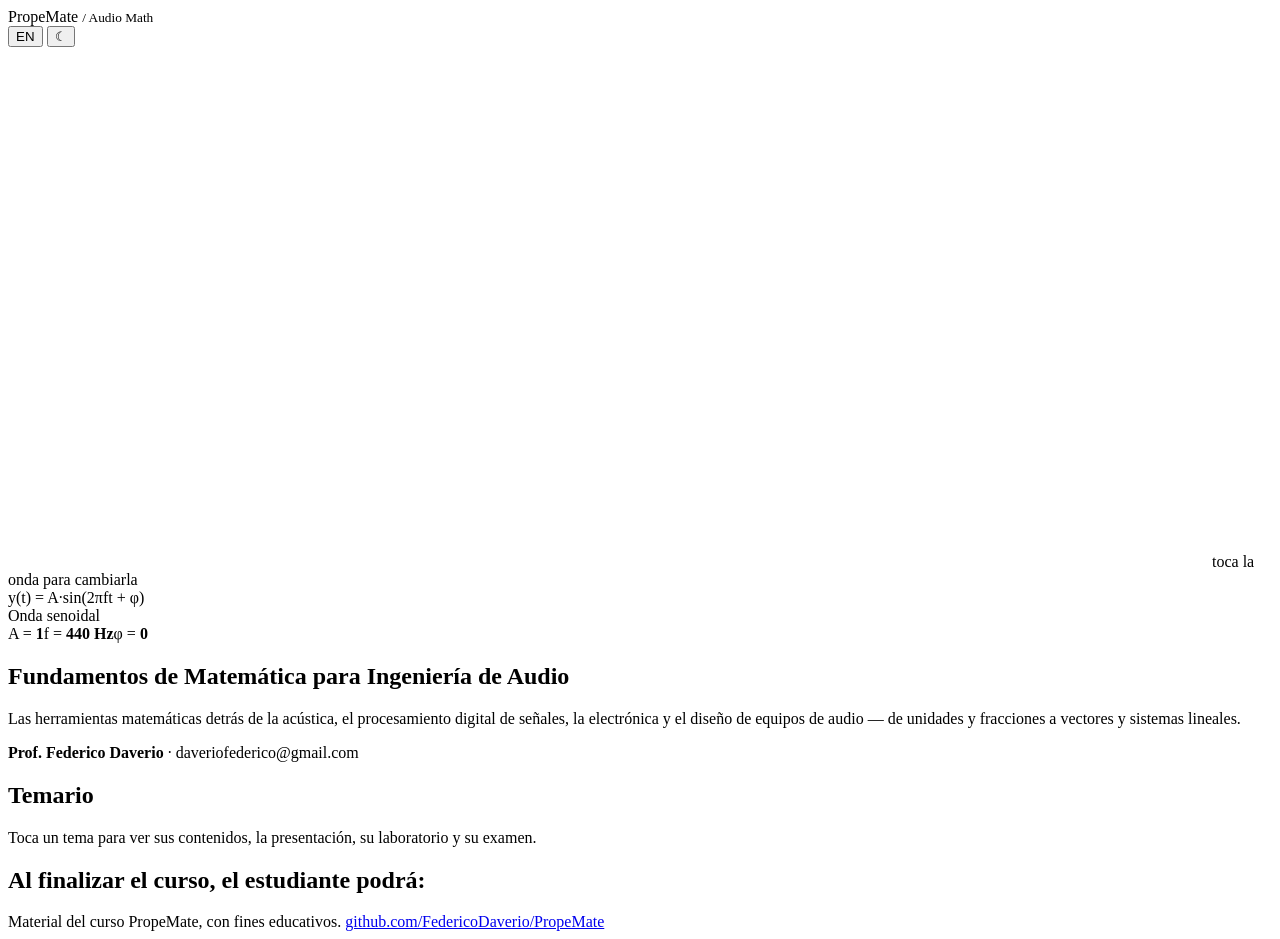
==== commit 18f71369: "Add files via upload" ====
--- a/index.html
+++ b/index.html
@@ -8,204 +8,18 @@
 <link rel="preconnect" href="https://fonts.googleapis.com">
 <link rel="preconnect" href="https://fonts.gstatic.com" crossorigin>
 <link href="https://fonts.googleapis.com/css2?family=Space+Grotesk:wght@400;500;600;700&family=IBM+Plex+Mono:wght@400;500;600&display=swap" rel="stylesheet">
-<style>
-  :root{
-    --bg:#0A0D12; --panel:#10141B; --panel-raised:#161B24;
-    --text:#E7ECF2; --text-dim:#8A94A3;
-    --accent:#6FFFC0; --accent-2:#FF9F5A;
-    --line:rgba(255,255,255,0.09); --grid:rgba(111,255,192,0.09);
-    --focus:#6FFFC0; --danger:#FF6B6B; --good:#6FFFC0;
-  }
-  html[data-theme="light"]{
-    --bg:#F4F6F8; --panel:#FFFFFF; --panel-raised:#EDF1F4;
-    --text:#11161D; --text-dim:#5B6472;
-    --accent:#0E8F6B; --accent-2:#C9701B;
-    --line:rgba(10,15,20,0.09); --grid:rgba(14,143,107,0.10);
-    --focus:#0E8F6B; --danger:#C23B3B; --good:#0E8F6B;
-  }
-  *{box-sizing:border-box;}
-  html,body{margin:0;padding:0;}
-  body{
-    background:var(--bg); color:var(--text);
-    font-family:"Space Grotesk",system-ui,sans-serif; line-height:1.5;
-    -webkit-font-smoothing:antialiased;
-    transition:background .25s ease, color .25s ease;
-  }
-  .mono{font-family:"IBM Plex Mono",ui-monospace,monospace;}
-  a{color:inherit;}
-  :focus-visible{outline:2px solid var(--focus); outline-offset:3px;}
-  button{font-family:inherit; color:inherit;}
-  .wrap{max-width:920px; margin:0 auto; padding:0 24px;}
-
-  nav{display:flex; align-items:center; justify-content:space-between; padding:20px 0;}
-  .brand{font-weight:600; font-size:18px; letter-spacing:-0.01em; display:flex; align-items:baseline; gap:8px;}
-  .brand small{font-family:"IBM Plex Mono"; font-weight:400; font-size:12px; color:var(--text-dim);}
-  .controls{display:flex; gap:8px;}
-  .ctrl-btn{
-    font-family:"IBM Plex Mono"; font-size:12px; background:var(--panel); color:var(--text-dim);
-    border:1px solid var(--line); border-radius:7px; padding:7px 11px; cursor:pointer;
-    transition:border-color .15s ease, color .15s ease;
-  }
-  .ctrl-btn:hover{color:var(--text); border-color:var(--accent);}
-
-  .hero{padding:12px 0 8px;}
-  .scope-frame{background:var(--panel); border:1px solid var(--line); border-radius:14px; padding:4px;}
-  .scope-canvas-holder{
-    position:relative; border-radius:10px; overflow:hidden; cursor:pointer;
-    background:
-      linear-gradient(var(--grid) 1px, transparent 1px) 0 0/100% 25%,
-      linear-gradient(90deg, var(--grid) 1px, transparent 1px) 0 0/8.33% 100%,
-      var(--panel-raised);
-  }
-  canvas{display:block; width:100%;}
-  #scope{height:260px;}
-  .scope-hint{
-    position:absolute; bottom:10px; right:14px; font-family:"IBM Plex Mono"; font-size:11px; color:var(--text-dim);
-    pointer-events:none; background:color-mix(in srgb, var(--panel-raised) 70%, transparent); padding:3px 8px; border-radius:5px;
-  }
-  .readout{display:flex; flex-wrap:wrap; align-items:baseline; gap:18px; padding:18px 18px 16px;}
-  .eq{font-family:"IBM Plex Mono"; font-size:20px; color:var(--accent); letter-spacing:-0.01em;}
-  .params{font-family:"IBM Plex Mono"; font-size:13px; color:var(--text-dim); display:flex; gap:14px; margin-left:auto;}
-  .params b{color:var(--text); font-weight:500;}
-  .wave-name{font-size:13px; color:var(--text-dim); margin:2px 24px 0;}
-
-  section{padding:40px 0;}
-  section + section{border-top:1px solid var(--line);}
-  h1{font-size:28px; margin:0 0 10px; letter-spacing:-0.015em;}
-  h2{font-size:19px; margin:0 0 6px; letter-spacing:-0.01em;}
-  h3{font-size:15px; margin:28px 0 2px; letter-spacing:-0.005em;}
-  h3:first-child{margin-top:0;}
-  p{color:var(--text-dim); max-width:62ch;}
-  .lede{color:var(--text); font-size:16px; max-width:66ch;}
-  .section-intro{margin:0 0 20px;}
-
-  .unit{border-top:1px solid var(--line);}
-  .unit:first-of-type{border-top:none;}
-  .unit-head{
-    width:100%; display:flex; align-items:center; gap:16px; background:none; border:none;
-    padding:14px 0; text-align:left; cursor:pointer;
-  }
-  .unit-num{font-family:"IBM Plex Mono"; font-size:13px; color:var(--text-dim); width:22px; flex:none;}
-  .unit-name{flex:1; font-size:15px;}
-  .chev{color:var(--text-dim); font-size:13px; transition:transform .25s ease; flex:none;}
-  .unit-head[aria-expanded="true"] .chev{transform:rotate(180deg); color:var(--accent);}
-  .unit-panel{display:grid; grid-template-rows:0fr; transition:grid-template-rows .28s ease;}
-  .unit-panel.open{grid-template-rows:1fr;}
-  .unit-panel-inner{overflow:hidden;}
-  .unit-args{margin:0 0 14px; padding:0 0 0 20px; color:var(--text-dim); font-size:14px;}
-  .unit-args li{padding:3px 0;}
-  .unit-panel-inner .link-row{margin-bottom:16px; display:flex; gap:18px; flex-wrap:wrap;}
-  .unit-link{
-    font-family:"IBM Plex Mono"; font-size:12px; color:var(--accent); text-decoration:none;
-    white-space:nowrap; border-bottom:1px solid transparent;
-  }
-  .unit-link:hover{border-color:var(--accent);}
-
-  .exam-cta{
-    display:inline-flex; align-items:center; gap:8px; margin-top:18px;
-    font-family:"IBM Plex Mono"; font-size:13px; color:var(--bg); background:var(--accent);
-    padding:9px 16px; border-radius:8px; text-decoration:none; border:none; cursor:pointer;
-  }
-  .exam-cta:hover{opacity:.88;}
-
-  ul.goals{margin:0; padding:0; list-style:none;}
-  ul.goals li{padding:10px 0; border-top:1px solid var(--line); font-size:15px; color:var(--text); padding-left:20px; position:relative;}
-  ul.goals li:first-child{border-top:none;}
-  ul.goals li::before{content:"–"; position:absolute; left:0; color:var(--accent);}
-
-  .topic-group{margin-top:34px;}
-  .topic-group:first-child{margin-top:0;}
-  .topic-group-head{font-size:13px; color:var(--text-dim); font-family:"IBM Plex Mono"; margin-bottom:10px;}
-  .topic-group-head b{color:var(--text); font-family:"Space Grotesk"; font-size:16px; font-weight:600;}
-
-  .lab, .drill{background:var(--panel); border:1px solid var(--line); border-radius:12px; padding:20px 22px; margin-top:12px;}
-  .lab-head, .drill-head{display:flex; align-items:baseline; gap:12px; margin-bottom:4px;}
-  .lab-num, .drill-num{font-family:"IBM Plex Mono"; font-size:12px; color:var(--text-dim);}
-  .lab-title, .drill-title{font-size:16px; font-weight:600;}
-  .lab-blurb, .drill-blurb{font-size:13px; margin:0 0 16px;}
-
-  .ctrl-row{display:flex; flex-wrap:wrap; gap:18px; align-items:center; margin-bottom:12px;}
-  .ctrl-col{display:flex; flex-direction:column; gap:4px; min-width:160px;}
-  .ctrl-col label{font-size:12px; color:var(--text-dim); font-family:"IBM Plex Mono";}
-  input[type=range]{accent-color:var(--accent); width:100%;}
-  input[type=number], input[type=text], input[type=email]{
-    background:var(--panel-raised); color:var(--text); border:1px solid var(--line);
-    border-radius:6px; padding:7px 9px; font-family:"IBM Plex Mono"; font-size:13px;
-  }
-  input[type=number]{width:72px;}
-  select{background:var(--panel-raised); color:var(--text); border:1px solid var(--line); border-radius:6px; padding:6px 8px; font-family:"IBM Plex Mono"; font-size:13px;}
-  .preset-row{display:flex; flex-wrap:wrap; gap:6px; margin-bottom:12px;}
-  .preset-btn, .drill-btn, .choice-btn{
-    font-family:"IBM Plex Mono"; font-size:11px; background:var(--panel-raised); color:var(--text-dim);
-    border:1px solid var(--line); border-radius:6px; padding:6px 10px; cursor:pointer;
-  }
-  .preset-btn:hover, .drill-btn:hover, .choice-btn:hover{color:var(--text); border-color:var(--accent);}
-  .drill-btn.primary{color:var(--text); border-color:var(--accent);}
-
-  .lab-out, .drill-out{
-    font-family:"IBM Plex Mono"; font-size:13px; color:var(--text); background:var(--panel-raised);
-    border:1px solid var(--line); border-radius:8px; padding:12px 14px; margin-top:8px;
-  }
-  .lab-out .line, .drill-out .line{padding:2px 0;}
-  .hi{color:var(--accent);} .warn{color:var(--danger);}
-  .lab-canvas-holder{border-radius:8px; overflow:hidden; background:var(--panel-raised); margin-bottom:12px;}
-  .matrix-grid{display:inline-grid; grid-template-columns:repeat(2, 56px); gap:6px; vertical-align:middle;}
-  .matrix-eq{display:flex; align-items:center; gap:10px; flex-wrap:wrap; margin-bottom:12px; font-family:"IBM Plex Mono"; font-size:14px;}
-  .bracket{color:var(--text-dim);}
-
-  .drill-fields{display:flex; gap:14px; flex-wrap:wrap; align-items:flex-end; margin:10px 0;}
-  .drill-fields .ctrl-col{min-width:100px;}
-  .drill-choices{display:flex; gap:8px; flex-wrap:wrap; margin:10px 0;}
-  .choice-btn.correct{border-color:var(--good); color:var(--good);}
-  .choice-btn.incorrect{border-color:var(--danger); color:var(--danger);}
-
-  /* exams */
-  .exam{background:var(--panel); border:1px solid var(--line); border-radius:12px; margin-top:16px; padding:0;}
-  .exam:first-of-type{margin-top:0;}
-  .exam-head{width:100%; display:flex; align-items:center; gap:16px; background:none; border:none; padding:16px 20px; text-align:left; cursor:pointer;}
-  .exam-title{flex:1; font-size:15px; font-weight:600;}
-  .exam-panel{display:grid; grid-template-rows:0fr; transition:grid-template-rows .28s ease;}
-  .exam-panel.open{grid-template-rows:1fr;}
-  .exam-panel-inner{overflow:hidden; padding:0 20px 20px;}
-  .exam-intro{font-size:13px; margin:0 0 14px;}
-  .exam-fields{display:flex; gap:12px; flex-wrap:wrap; margin-bottom:10px;}
-  .exam-fields .ctrl-col{min-width:180px; flex:1;}
-  .exam-fields input{width:100%;}
-  .exam-disclaimer{font-size:11px; color:var(--text-dim); margin:0 0 20px; font-style:italic;}
-  .exam-q{border-top:1px solid var(--line); padding:16px 0;}
-  .exam-q:first-of-type{border-top:none;}
-  .exam-q-text{font-size:14px; margin-bottom:10px;}
-  .exam-opts{display:flex; flex-direction:column; gap:8px;}
-  .exam-opt{display:flex; align-items:flex-start; gap:8px; font-size:13.5px; color:var(--text); cursor:pointer;}
-  .exam-opt input{margin-top:3px;}
-  .exam-opt.correct{color:var(--good);}
-  .exam-opt.incorrect{color:var(--danger); text-decoration:line-through;}
-  .exam-submit-row{margin-top:20px; display:flex; align-items:center; gap:14px; flex-wrap:wrap;}
-  .exam-msg{font-size:13px; margin-top:12px;}
-  .exam-score{font-family:"IBM Plex Mono"; font-size:15px; margin-top:4px;}
-  .mail-link{
-    font-family:"IBM Plex Mono"; font-size:12px; color:var(--bg); background:var(--accent-2);
-    padding:8px 14px; border-radius:7px; text-decoration:none; display:inline-block; margin-top:8px;
-  }
-
-  footer{padding:28px 0 40px; color:var(--text-dim); font-size:13px; display:flex; flex-wrap:wrap; gap:6px 18px; justify-content:space-between;}
-  footer a{color:var(--text-dim); text-decoration:underline; text-underline-offset:3px;}
-  footer a:hover{color:var(--accent);}
-
-  @media (max-width:560px){
-    .readout{flex-direction:column; align-items:flex-start;} .params{margin-left:0;} h1{font-size:23px;}
-  }
-  @media (prefers-reduced-motion: reduce){ * {scroll-behavior:auto !important;} }
-</style>
+<link rel="stylesheet" href="assets/style.css">
 </head>
 <body>
 
 <div class="wrap">
   <nav>
-    <div class="brand">PropeMate <small>/ Audio Math</small></div>
-    <div class="controls">
-      <button class="ctrl-btn" id="langBtn" type="button" aria-label="Cambiar idioma / Switch language">EN</button>
-      <button class="ctrl-btn" id="themeBtn" type="button" aria-label="Cambiar tema">☾</button>
+    <span class="brand">PropeMate <small>/ Audio Math</small></span>
+    <div class="nav-right">
+      <div class="controls">
+        <button class="ctrl-btn" id="langBtn" type="button" aria-label="Cambiar idioma / Switch language">EN</button>
+        <button class="ctrl-btn" id="themeBtn" type="button" aria-label="Cambiar tema">☾</button>
+      </div>
     </div>
   </nav>
 
@@ -234,26 +48,13 @@
 
   <section id="temario">
     <h2 data-i18n="temario-h">Temario</h2>
-    <p class="section-intro" data-i18n="temario-sub">Toca un tema para ver sus contenidos, la presentación y su laboratorio.</p>
+    <p class="section-intro" data-i18n="temario-sub">Toca un tema para ver sus contenidos, la presentación, su laboratorio y su examen.</p>
     <div id="unitList"></div>
-    <a class="exam-cta" href="#examenes" data-i18n="exam-cta">Examen de práctica →</a>
-  </section>
-
-  <section id="labs">
-    <h2 data-i18n="labs-h">Laboratorios y ejercicios</h2>
-    <p class="section-intro" data-i18n="labs-sub">Un laboratorio y tres ejercicios de práctica por cada tema.</p>
-    <div id="labList"></div>
   </section>
 
   <section id="objetivos">
     <h2 data-i18n="goals-h">Al finalizar el curso, el estudiante podrá:</h2>
     <ul class="goals" id="goalList"></ul>
-  </section>
-
-  <section id="examenes">
-    <h2 data-i18n="exams-h">Exámenes de práctica</h2>
-    <p class="section-intro" data-i18n="exams-sub">Un examen corto por cada tema del temario, basado en el examen de admisión del curso.</p>
-    <div id="examList"></div>
   </section>
 </div>
 
@@ -262,249 +63,40 @@
   <a href="https://github.com/FedericoDaverio/PropeMate" target="_blank" rel="noopener">github.com/FedericoDaverio/PropeMate</a>
 </footer>
 
+<script src="assets/data.js"></script>
+<script src="assets/engine.js"></script>
 <script>
 (function(){
   "use strict";
+  PM.initNav();
 
-  /* ================= i18n ================= */
-  var STR = {
-    es: {
-      hint: "toca la onda para cambiarla",
-      title: "Fundamentos de Matemática para Ingeniería de Audio",
-      lede: "Las herramientas matemáticas detrás de la acústica, el procesamiento digital de señales, la electrónica y el diseño de equipos de audio — de unidades y fracciones a vectores y sistemas lineales.",
-      prof: "<b style=\"color:var(--text)\">Prof. Federico Daverio</b> · daveriofederico@gmail.com",
-      "temario-h": "Temario", "temario-sub": "Toca un tema para ver sus contenidos, la presentación y su laboratorio.",
-      "exam-cta": "Examen de práctica →",
-      "labs-h": "Laboratorios y ejercicios", "labs-sub": "Un laboratorio y tres ejercicios de práctica por cada tema.",
-      "goals-h": "Al finalizar el curso, el estudiante podrá:",
-      "exams-h": "Exámenes de práctica", "exams-sub": "Un examen corto por cada tema del temario, basado en el examen de admisión del curso.",
-      "footer-note": "Material del curso PropeMate, con fines educativos.",
-      labLinkText: "Laboratorio ↗",
-      units: [
-        ["Unidades Fundamentales y Derivadas","https://github.com/FedericoDaverio/PropeMate/blob/main/Slides/Unidad1_Unidades_Fundamentales_y_Derivadas_final.pdf",
-         ["Sistemas de medición","Unidades fundamentales y derivadas","Notación científica","Notación de ingeniería","Conversiones simples"]],
-        ["Jerarquía de Operaciones","https://github.com/FedericoDaverio/PropeMate/blob/main/Slides/Unidad2_Jerarquia_de_Operaciones.pdf",
-         ["Símbolos de agrupación","Potencias y raíces","Productos y cocientes","Sumas y restas"]],
-        ["Fracciones","https://github.com/FedericoDaverio/PropeMate/blob/main/Slides/Unidad3_Fracciones.pdf",
-         ["Componentes de una fracción","Fracciones simples y compuestas","Mínimo Común Múltiplo (MCM)","Máximo Común Divisor (MCD)"]],
-        ["Relaciones y Funciones","https://github.com/FedericoDaverio/PropeMate/blob/main/Slides/Unidad4_Relaciones_y_Funciones.pdf",
-         ["Relaciones entre variables","Clasificación de funciones","Estudio de funciones","Representación gráfica"]],
-        ["Vectores","https://github.com/FedericoDaverio/PropeMate/blob/main/Slides/Unidad5_Vectores.pdf",
-         ["Concepto de vector","Notación vectorial","Plano cartesiano","Coordenadas polares","Conversión entre sistemas"]],
-        ["Sistemas Lineales y Matrices","https://github.com/FedericoDaverio/PropeMate/blob/main/Slides/Unidad6_Sistemas_Lineales_y_Matrices.pdf",
-         ["Ecuaciones lineales","Sistemas de ecuaciones","Matrices y determinantes","Métodos de resolución"]]
-      ],
-      goals: [
-        "Comprender los sistemas de unidades y realizar conversiones.","Aplicar correctamente la jerarquía de operaciones.",
-        "Resolver operaciones con fracciones.","Analizar relaciones y funciones matemáticas.",
-        "Representar y operar vectores en distintos sistemas de coordenadas.","Resolver sistemas de ecuaciones lineales con métodos matriciales."
-      ],
-      waves: ["Onda senoidal", "Onda cuadrada", "Onda triangular", "Onda diente de sierra"],
-      eqs: ["y(t) = A·sin(2πft + φ)", "y(t) = A·sgn(sin(2πft + φ))", "y(t) = (2A/π)·asin(sin(2πft + φ))", "y(t) = 2A·(ft − floor(ft + 0.5))"],
-      labs: [
-        { title:"Notación y unidades", blurb:"Convierte una magnitud a notación científica y de ingeniería.",
-          value:"Valor", std:"Notación estándar", sci:"Notación científica", eng:"Notación de ingeniería", prefix:"Prefijo SI",
-          presets:[[20,"Hz","20 Hz (grave)"],[20000,"Hz","20 000 Hz (agudo)"],[343,"m/s","343 m/s (sonido en aire)"],[0.000001,"s","1 µs"],[100000,"W","100 000 W"]] },
-        { title:"Cadena de ganancia", blurb:"Ajusta tres etapas en dB y observa cómo se combinan.",
-          s1:"Preamplificador", s2:"Ecualizador", s3:"Amplificador de potencia", totalLin:"Ganancia total (lineal)", totalDb:"Ganancia total (dB)" },
-        { title:"Subdivisiones rítmicas", blurb:"Compara dos pulsos y encuentra dónde coinciden.",
-          pulseA:"Pulso A", pulseB:"Pulso B", lcm:"Mínimo Común Múltiplo (MCM)", gcd:"Máximo Común Divisor (MCD)", play:"Reproducir", pause:"Pausar" },
-        { title:"La escala de decibeles", blurb:"Desliza la relación de amplitudes y observa la curva logarítmica.", ratio:"Relación (P / P₀)", level:"Nivel" },
-        { title:"Suma de fasores", blurb:"Combina dos señales como vectores y halla el resultante.", sigA:"Señal A", sigB:"Señal B", resultant:"Resultante", amp:"Amplitud", phase:"Fase" },
-        { title:"Matriz de mezcla", blurb:"Resuelve qué niveles de entrada producen los buses de salida deseados.",
-          ch1:"Canal 1 → buses", ch2:"Canal 2 → buses", busL:"Bus Izq. deseado", busR:"Bus Der. deseado",
-          det:"Determinante", need:"Niveles de entrada necesarios", singular:"Matriz singular — no tiene solución única." }
-      ],
-      drills: [
-        ["Exponente científico","¿Cuál es el exponente en la notación científica de {v}?"],
-        ["Conversión de unidades","Convierte {v} {from} a {to}."],
-        ["Prefijo SI","¿Qué prefijo SI corresponde a 10^{e}?"],
-        ["Jerarquía de operaciones","Resuelve: ({a}−{b})×{c}−{d}÷{e} ="],
-        ["Ordena los pasos","¿Cuál de los siguientes órdenes de resolución es el correcto?"],
-        ["Potencias y raíces","{p}"],
-        ["Suma de fracciones","Resuelve y simplifica: {a}/{b} + {c}/{d} ="],
-        ["Mínimo Común Múltiplo","Encuentra el MCM de {a} y {b}."],
-        ["Máximo Común Divisor","Encuentra el MCD de {a} y {b}."],
-        ["Evalúa la función","Si f(x) = {m}x + {b}, ¿cuánto vale f({x})?"],
-        ["Composición de funciones","Si f(x) = {a}x + {b} y g(x) = x² + {c}, ¿cuánto vale (f∘g)({x})?"],
-        ["Pendiente y ordenada","En la función y = {m}x + {b}, {ask}"],
-        ["Cartesianas a polares","Convierte el vector ({x}, {y}) a coordenadas polares."],
-        ["Polares a cartesianas","Convierte el vector {r}∠{t}° a coordenadas cartesianas."],
-        ["Suma de vectores","Suma los vectores ({x1}, {y1}) y ({x2}, {y2})."],
-        ["Ecuación lineal","Resuelve: {a}x + {b} = {c}"],
-        ["Sistema 2×2","Resuelve el sistema: {a1}x + {b1}y = {c1} ; {a2}x + {b2}y = {c2}"],
-        ["Determinante 2×2","Calcula el determinante de [[{a},{b}],[{c},{d}]]."]
-      ],
-      drillUi: { check:"Comprobar", next:"Nuevo", correct:"¡Correcto!", incorrect:"Incorrecto. Respuesta: {a}",
-        slope:"¿cuál es la pendiente?", intercept:"¿cuál es la ordenada al origen?", magnitude:"Magnitud", angle:"Ángulo",
-        numerator:"Numerador", denominator:"Denominador", x:"x", y:"y" },
-      exam: {
-        intro: "Lee con atención cada pregunta y selecciona la respuesta que creas correcta. ¡Éxito!",
-        nombre:"Nombre(s)", apellido:"Apellido(s)", correo:"Correo electrónico",
-        disclaimer:"Tu correo solo se usará para enviarle tus respuestas y tu calificación al profesor; no se usará con ningún otro fin ni se compartirá.",
-        submit:"Enviar respuestas", incomplete:"Completa tu nombre, apellido, correo y todas las preguntas antes de enviar.",
-        score:"Obtuviste {s} de {t} respuestas correctas.", mail:"Abrir correo con tus resultados",
-        correctLabel:"Correcta", incorrectLabel:"Incorrecta", titlePrefix:"Tema"
-      }
-    },
-    en: {
-      hint: "tap the wave to change it",
-      title: "Mathematics Fundamentals for Audio Engineering",
-      lede: "The math behind acoustics, digital signal processing, electronics, and audio equipment design — from units and fractions to vectors and linear systems.",
-      prof: "<b style=\"color:var(--text)\">Prof. Federico Daverio</b> · daveriofederico@gmail.com",
-      "temario-h": "Syllabus", "temario-sub": "Tap a topic to see its contents, the slide deck, and its lab.",
-      "exam-cta": "Practice exam →",
-      "labs-h": "Labs & exercises", "labs-sub": "One lab and three practice exercises for every topic.",
-      "goals-h": "By the end of the course, students will be able to:",
-      "exams-h": "Practice exams", "exams-sub": "One short exam per syllabus topic, based on the course's admission exam.",
-      "footer-note": "Course material for PropeMate, for educational use.",
-      labLinkText: "Lab ↗",
-      units: [
-        ["Fundamental and Derived Units","https://github.com/FedericoDaverio/PropeMate/blob/main/Slides/Unidad1_Unidades_Fundamentales_y_Derivadas_final.pdf",
-         ["Measurement systems","Fundamental and derived units","Scientific notation","Engineering notation","Simple conversions"]],
-        ["Order of Operations","https://github.com/FedericoDaverio/PropeMate/blob/main/Slides/Unidad2_Jerarquia_de_Operaciones.pdf",
-         ["Grouping symbols","Powers and roots","Products and quotients","Sums and differences"]],
-        ["Fractions","https://github.com/FedericoDaverio/PropeMate/blob/main/Slides/Unidad3_Fracciones.pdf",
-         ["Parts of a fraction","Simple and compound fractions","Least Common Multiple (LCM)","Greatest Common Divisor (GCD)"]],
-        ["Relations and Functions","https://github.com/FedericoDaverio/PropeMate/blob/main/Slides/Unidad4_Relaciones_y_Funciones.pdf",
-         ["Relations between variables","Classification of functions","Function analysis","Graphical representation"]],
-        ["Vectors","https://github.com/FedericoDaverio/PropeMate/blob/main/Slides/Unidad5_Vectores.pdf",
-         ["Concept of a vector","Vector notation","Cartesian plane","Polar coordinates","Conversion between systems"]],
-        ["Linear Systems and Matrices","https://github.com/FedericoDaverio/PropeMate/blob/main/Slides/Unidad6_Sistemas_Lineales_y_Matrices.pdf",
-         ["Linear equations","Systems of equations","Matrices and determinants","Solving methods"]]
-      ],
-      goals: [
-        "Understand unit systems and perform conversions.","Correctly apply order of operations.",
-        "Solve operations with fractions.","Analyze mathematical relations and functions.",
-        "Represent and operate vectors in different coordinate systems.","Solve linear systems of equations using matrix methods."
-      ],
-      waves: ["Sine wave", "Square wave", "Triangle wave", "Sawtooth wave"],
-      eqs: ["y(t) = A·sin(2πft + φ)", "y(t) = A·sgn(sin(2πft + φ))", "y(t) = (2A/π)·asin(sin(2πft + φ))", "y(t) = 2A·(ft − floor(ft + 0.5))"],
-      labs: [
-        { title:"Notation & units", blurb:"Convert a magnitude into scientific and engineering notation.",
-          value:"Value", std:"Standard notation", sci:"Scientific notation", eng:"Engineering notation", prefix:"SI prefix",
-          presets:[[20,"Hz","20 Hz (low)"],[20000,"Hz","20,000 Hz (high)"],[343,"m/s","343 m/s (sound in air)"],[0.000001,"s","1 µs"],[100000,"W","100,000 W"]] },
-        { title:"Gain chain", blurb:"Adjust three stages in dB and see how they combine.",
-          s1:"Preamp", s2:"Equalizer", s3:"Power amp", totalLin:"Total gain (linear)", totalDb:"Total gain (dB)" },
-        { title:"Rhythmic subdivisions", blurb:"Compare two pulses and find where they align.",
-          pulseA:"Pulse A", pulseB:"Pulse B", lcm:"Least Common Multiple (LCM)", gcd:"Greatest Common Divisor (GCD)", play:"Play", pause:"Pause" },
-        { title:"The decibel scale", blurb:"Slide the amplitude ratio and watch the logarithmic curve.", ratio:"Ratio (P / P₀)", level:"Level" },
-        { title:"Phasor addition", blurb:"Combine two signals as vectors and find the resultant.", sigA:"Signal A", sigB:"Signal B", resultant:"Resultant", amp:"Amplitude", phase:"Phase" },
-        { title:"Mix matrix", blurb:"Solve which input levels produce the desired output buses.",
-          ch1:"Channel 1 → buses", ch2:"Channel 2 → buses", busL:"Desired left bus", busR:"Desired right bus",
-          det:"Determinant", need:"Required input levels", singular:"Singular matrix — no unique solution." }
-      ],
-      drills: [
-        ["Scientific exponent","What is the exponent in the scientific notation of {v}?"],
-        ["Unit conversion","Convert {v} {from} to {to}."],
-        ["SI prefix","Which SI prefix corresponds to 10^{e}?"],
-        ["Order of operations","Solve: ({a}−{b})×{c}−{d}÷{e} ="],
-        ["Order the steps","Which of the following resolution orders is correct?"],
-        ["Powers and roots","{p}"],
-        ["Adding fractions","Solve and simplify: {a}/{b} + {c}/{d} ="],
-        ["Least Common Multiple","Find the LCM of {a} and {b}."],
-        ["Greatest Common Divisor","Find the GCD of {a} and {b}."],
-        ["Evaluate the function","If f(x) = {m}x + {b}, what is f({x})?"],
-        ["Function composition","If f(x) = {a}x + {b} and g(x) = x² + {c}, what is (f∘g)({x})?"],
-        ["Slope & intercept","In the function y = {m}x + {b}, {ask}"],
-        ["Cartesian to polar","Convert the vector ({x}, {y}) to polar coordinates."],
-        ["Polar to cartesian","Convert the vector {r}∠{t}° to cartesian coordinates."],
-        ["Adding vectors","Add the vectors ({x1}, {y1}) and ({x2}, {y2})."],
-        ["Linear equation","Solve: {a}x + {b} = {c}"],
-        ["2×2 system","Solve the system: {a1}x + {b1}y = {c1} ; {a2}x + {b2}y = {c2}"],
-        ["2×2 determinant","Compute the determinant of [[{a},{b}],[{c},{d}]]."]
-      ],
-      drillUi: { check:"Check", next:"New", correct:"Correct!", incorrect:"Not quite. Answer: {a}",
-        slope:"what is the slope?", intercept:"what is the y-intercept?", magnitude:"Magnitude", angle:"Angle",
-        numerator:"Numerator", denominator:"Denominator", x:"x", y:"y" },
-      exam: {
-        intro: "Read each question carefully and select the answer you believe is correct. Good luck!",
-        nombre:"First name(s)", apellido:"Last name(s)", correo:"Email",
-        disclaimer:"Your email is only used to send your answers and score to the instructor; it will not be used for any other purpose or shared.",
-        submit:"Submit answers", incomplete:"Fill in your name, last name, email and every question before submitting.",
-        score:"You got {s} out of {t} correct.", mail:"Open email with your results",
-        correctLabel:"Correct", incorrectLabel:"Incorrect", titlePrefix:"Topic"
-      }
-    }
-  };
-
-  var lang = localStorage.getItem("propemate-lang") || "es";
-  var langBtn = document.getElementById("langBtn");
-  var themeBtn = document.getElementById("themeBtn");
-
-  /* ================= number helpers ================= */
-  var SUPER = {"0":"⁰","1":"¹","2":"²","3":"³","4":"⁴","5":"⁵","6":"⁶","7":"⁷","8":"⁸","9":"⁹","-":"⁻"};
-  function sup(s){ return String(s).split("").map(function(c){ return SUPER[c] !== undefined ? SUPER[c] : c; }).join(""); }
-  function sciParts(value){
-    if (value === 0) return {mantissa:0, exp:0};
-    var sign = value < 0 ? -1 : 1, abs = Math.abs(value), exp = Math.floor(Math.log10(abs));
-    var mantissa = sign * (abs / Math.pow(10, exp));
-    mantissa = Math.round(mantissa * 100) / 100;
-    if (Math.abs(mantissa) >= 10){ mantissa = mantissa / 10; exp += 1; }
-    return {mantissa:mantissa, exp:exp};
-  }
-  function formatSci(value){ var p = sciParts(value); return p.mantissa.toFixed(2) + " × 10" + sup(p.exp); }
-  var SI_PREFIX = {"-24":"y","-21":"z","-18":"a","-15":"f","-12":"p","-9":"n","-6":"µ","-3":"m","0":"","3":"k","6":"M","9":"G","12":"T","15":"P"};
-  function formatEng(value){
-    if (value === 0) return {text:"0.00 × 10⁰", prefix:""};
-    var sign = value < 0 ? -1 : 1, abs = Math.abs(value), exp = Math.floor(Math.log10(abs));
-    var exp3 = Math.floor(exp / 3) * 3, mantissa = sign * (abs / Math.pow(10, exp3));
-    mantissa = Math.round(mantissa * 100) / 100;
-    if (Math.abs(mantissa) >= 1000){ mantissa = mantissa / 1000; exp3 += 3; }
-    var prefix = SI_PREFIX[String(exp3)];
-    return { text: mantissa.toFixed(2) + " × 10" + sup(exp3), prefix: prefix === undefined ? "" : prefix };
-  }
-  function gcd(a,b){ a=Math.abs(a); b=Math.abs(b); while(b){ var t=b; b=a%b; a=t; } return a || 1; }
-  function lcm(a,b){ return Math.abs(a*b) / gcd(a,b); }
-  function fmt(n, d){ return (Math.round(n * Math.pow(10,d)) / Math.pow(10,d)).toFixed(d); }
-  function randInt(min,max){ return Math.floor(Math.random()*(max-min+1))+min; }
-  function tpl(str, vars){ return str.replace(/\{(\w+)\}/g, function(_,k){ return vars[k] !== undefined ? vars[k] : ""; }); }
-
-  /* ================= static text + lists ================= */
-  function renderStatic(){
-    var dict = STR[lang];
-    document.documentElement.lang = lang;
-    document.querySelectorAll("[data-i18n]").forEach(function(el){
-      var key = el.getAttribute("data-i18n");
-      if (dict[key] !== undefined) el.innerHTML = dict[key];
-    });
-    langBtn.textContent = lang === "es" ? "EN" : "ES";
-
-    buildUnitList(dict);
-    buildGoalList(dict);
-    buildLabs(dict);
-    buildExams(dict);
-
-    updateWaveLabels();
-    refreshAllLabs();
-    DRILLS.forEach(function(d){ d.relabel(); });
-  }
-
-  function buildUnitList(dict){
+  function buildUnitList(){
+    var d = PM.dict();
     var unitList = document.getElementById("unitList");
     var openStates = Array.prototype.map.call(unitList.querySelectorAll(".unit-panel"), function(p){ return p.classList.contains("open"); });
     unitList.innerHTML = "";
-    dict.units.forEach(function(u, i){
+    d.units.forEach(function(u, idx){
       var name = u[0], url = u[1], args = u[2];
       var unit = document.createElement("div");
       unit.className = "unit";
-      var panelId = "panel-" + i;
+      var panelId = "panel-" + idx;
       var argsHtml = args.map(function(a){ return "<li>" + a + "</li>"; }).join("");
       unit.innerHTML =
         '<button class="unit-head" aria-expanded="false" aria-controls="' + panelId + '">' +
-          '<span class="unit-num mono">0' + (i+1) + '</span><span class="unit-name">' + name + '</span><span class="chev">⌄</span>' +
+          '<span class="unit-num mono">0' + (idx+1) + '</span><span class="unit-name">' + name + '</span><span class="chev">⌄</span>' +
         '</button>' +
         '<div class="unit-panel" id="' + panelId + '"><div class="unit-panel-inner">' +
             '<ul class="unit-args">' + argsHtml + '</ul>' +
             '<div class="link-row">' +
-              '<a class="unit-link" href="' + url + '" target="_blank" rel="noopener">PDF ↗</a>' +
-              '<a class="unit-link" href="#topic-' + i + '">' + dict.labLinkText + '</a>' +
+              '<a class="unit-link" href="' + url + '" target="_blank" rel="noopener">' + d.pdfLinkText + '</a>' +
+              '<a class="unit-link" href="lab-' + (idx+1) + '.html">' + d.labLinkText + '</a>' +
+              '<a class="unit-link" href="exam-' + (idx+1) + '.html">' + d.examLinkText + '</a>' +
             '</div>' +
           '</div></div>';
       unitList.appendChild(unit);
     });
-    unitList.querySelectorAll(".unit-head").forEach(function(btn, i){
-      if (openStates[i]) toggleUnit(btn, true);
+    unitList.querySelectorAll(".unit-head").forEach(function(btn, idx){
+      if (openStates[idx]) toggleUnit(btn, true);
       btn.addEventListener("click", function(){ toggleUnit(btn); });
     });
   }
@@ -514,727 +106,18 @@
     if (isOpen){ panel.classList.remove("open"); btn.setAttribute("aria-expanded", "false"); }
     else { panel.classList.add("open"); btn.setAttribute("aria-expanded", "true"); }
   }
-
-  function buildGoalList(dict){
+  function buildGoalList(){
+    var d = PM.dict();
     var goalList = document.getElementById("goalList");
     goalList.innerHTML = "";
-    dict.goals.forEach(function(g){ var li = document.createElement("li"); li.textContent = g; goalList.appendChild(li); });
+    d.goals.forEach(function(g){ var li = document.createElement("li"); li.textContent = g; goalList.appendChild(li); });
   }
 
-  /* ================= hero oscilloscope ================= */
-  var canvas = document.getElementById("scope");
-  var ctx = canvas.getContext("2d");
-  var holder = document.getElementById("scopeHolder");
-  var eqText = document.getElementById("eqText");
-  var waveName = document.getElementById("waveName");
-  var shapeIndex = 0;
-  var shapes = ["sine", "square", "triangle", "sawtooth"];
-  var reduceMotion = window.matchMedia("(prefers-reduced-motion: reduce)").matches;
-
-  function waveValue(shape, phase){
-    var s = Math.sin(2 * Math.PI * phase);
-    switch(shape){
-      case "sine": return s;
-      case "square": return s >= 0 ? 1 : -1;
-      case "triangle": return (2/Math.PI) * Math.asin(s);
-      case "sawtooth": var f = phase - Math.floor(phase + 0.5); return 2 * f;
-      default: return s;
-    }
-  }
-  function updateWaveLabels(){ var dict = STR[lang]; waveName.textContent = dict.waves[shapeIndex]; eqText.textContent = dict.eqs[shapeIndex]; }
-  function cycleShape(){ shapeIndex = (shapeIndex + 1) % shapes.length; updateWaveLabels(); if (reduceMotion) drawFrame(0); }
-  holder.addEventListener("click", cycleShape);
-  holder.addEventListener("keydown", function(e){ if (e.key === "Enter" || e.key === " "){ e.preventDefault(); cycleShape(); } });
-
-  function resizeCanvas(){
-    var rect = holder.getBoundingClientRect(); var dpr = window.devicePixelRatio || 1;
-    canvas.width = rect.width * dpr; canvas.height = 260 * dpr;
-    ctx.setTransform(dpr, 0, 0, dpr, 0, 0); canvasCssW = rect.width;
-  }
-  var canvasCssW = 1200;
-  function accentColor(){ return getComputedStyle(document.documentElement).getPropertyValue("--accent").trim(); }
-  function drawFrame(t){
-    var w = canvasCssW, h = 260; ctx.clearRect(0, 0, w, h);
-    var cycles = 3, speed = 0.35, color = accentColor();
-    ctx.lineWidth = 2.2; ctx.strokeStyle = color; ctx.lineJoin = "round"; ctx.beginPath();
-    var steps = 300;
-    for (var i = 0; i <= steps; i++){
-      var x = (i / steps) * w, phase = (i / steps) * cycles - t * speed, v = waveValue(shapes[shapeIndex], phase);
-      var y = h/2 - v * (h * 0.34);
-      if (i === 0) ctx.moveTo(x, y); else ctx.lineTo(x, y);
-    }
-    ctx.stroke(); ctx.save(); ctx.globalAlpha = 0.25; ctx.lineWidth = 6; ctx.stroke(); ctx.restore();
-  }
-  var start = null;
-  function tick(ts){ if (start === null) start = ts; var t = (ts - start) / 1000; drawFrame(t); if (!reduceMotion) requestAnimationFrame(tick); }
-  window.addEventListener("resize", function(){
-    resizeCanvas(); if (reduceMotion) drawFrame(0);
-    LABCANVAS.forEach(function(fn){ fn(); });
-  });
-
-  /* ================= theme ================= */
-  var savedTheme = localStorage.getItem("propemate-theme");
-  if (!savedTheme) savedTheme = window.matchMedia("(prefers-color-scheme: light)").matches ? "light" : "dark";
-  document.documentElement.setAttribute("data-theme", savedTheme);
-  themeBtn.textContent = savedTheme === "light" ? "☀" : "☾";
-  themeBtn.addEventListener("click", function(){
-    var current = document.documentElement.getAttribute("data-theme");
-    var next = current === "light" ? "dark" : "light";
-    document.documentElement.setAttribute("data-theme", next);
-    localStorage.setItem("propemate-theme", next);
-    themeBtn.textContent = next === "light" ? "☀" : "☾";
-    refreshAllLabs(); LABCANVAS.forEach(function(fn){ fn(); });
-    if (reduceMotion) drawFrame(0);
-  });
-  langBtn.addEventListener("click", function(){
-    lang = lang === "es" ? "en" : "es";
-    localStorage.setItem("propemate-lang", lang);
-    renderStatic();
-  });
-
-  var LABCANVAS = [];
-
-  /* ================= FLAGSHIP LABS (unchanged mechanics) ================= */
-  function labShell(i, extraHtml){
-    return '<div class="lab" id="lab-' + i + '">' +
-      '<div class="lab-head"><span class="lab-num mono">LAB 0' + (i+1) + '</span><span class="lab-title" data-lab-title></span></div>' +
-      '<p class="lab-blurb" data-lab-blurb></p>' + extraHtml + '</div>';
-  }
-  function topicHead(i, dict){
-    return '<div class="topic-group-head"><b>0' + (i+1) + ' — ' + dict.units[i][0] + '</b></div>';
-  }
-
-  function buildLabs(dict){
-    var container = document.getElementById("labList");
-    if (container.childElementCount === 0){
-      var html = "";
-      for (var i=0;i<6;i++){
-        html += '<div class="topic-group" id="topic-' + i + '">' + topicHead(i, dict);
-        html += labShellFor(i);
-        html += '<div class="drill" id="drill-' + i + '-0"></div>';
-        html += '<div class="drill" id="drill-' + i + '-1"></div>';
-        html += '<div class="drill" id="drill-' + i + '-2"></div>';
-        html += '</div>';
-      }
-      container.innerHTML = html;
-      initLabs();
-      initDrills();
-    } else {
-      // just update topic heads' unit names
-      document.querySelectorAll(".topic-group-head").forEach(function(el, i){ el.innerHTML = '<b>0' + (i+1) + ' — ' + dict.units[i][0] + '</b>'; });
-    }
-    applyLabText(dict);
-  }
-
-  function labShellFor(i){
-    switch(i){
-      case 0: return labShell(0,
-        '<div class="preset-row" id="l1-presets"></div>' +
-        '<div class="ctrl-row"><div class="ctrl-col"><label data-l="value"></label><input type="number" id="l1-value" value="20000" step="any"></div></div>' +
-        '<div class="lab-out" id="l1-out"></div>');
-      case 1: return labShell(1,
-        '<div class="ctrl-row">' +
-          '<div class="ctrl-col"><label data-l="s1"></label><input type="range" id="l2-s1" min="-20" max="40" step="0.5" value="30"></div>' +
-          '<div class="ctrl-col"><label data-l="s2"></label><input type="range" id="l2-s2" min="-20" max="40" step="0.5" value="-4"></div>' +
-          '<div class="ctrl-col"><label data-l="s3"></label><input type="range" id="l2-s3" min="-20" max="40" step="0.5" value="24"></div>' +
-        '</div><div class="lab-out" id="l2-out"></div>');
-      case 2: return labShell(2,
-        '<div class="ctrl-row">' +
-          '<div class="ctrl-col"><label data-l="pulseA"></label><select id="l3-a"></select></div>' +
-          '<div class="ctrl-col"><label data-l="pulseB"></label><select id="l3-b"></select></div>' +
-          '<div class="ctrl-col"><button class="ctrl-btn" id="l3-play" type="button" style="margin-top:18px;"></button></div>' +
-        '</div><div class="lab-canvas-holder"><canvas id="l3-canvas" height="110"></canvas></div><div class="lab-out" id="l3-out"></div>');
-      case 3: return labShell(3,
-        '<div class="ctrl-row"><div class="ctrl-col" style="min-width:280px;"><label data-l="ratio"></label><input type="range" id="l4-ratio" min="-3" max="3" step="0.02" value="0"></div></div>' +
-        '<div class="lab-canvas-holder"><canvas id="l4-canvas" height="170"></canvas></div><div class="lab-out" id="l4-out"></div>');
-      case 4: return labShell(4,
-        '<div class="ctrl-row">' +
-          '<div class="ctrl-col"><label data-l="sigA"></label><input type="range" id="l5-ampA" min="0" max="1" step="0.02" value="0.8"><input type="range" id="l5-phA" min="0" max="360" step="1" value="0"></div>' +
-          '<div class="ctrl-col"><label data-l="sigB"></label><input type="range" id="l5-ampB" min="0" max="1" step="0.02" value="0.6"><input type="range" id="l5-phB" min="0" max="360" step="1" value="90"></div>' +
-        '</div><div class="lab-canvas-holder"><canvas id="l5-canvas" height="220"></canvas></div><div class="lab-out" id="l5-out"></div>');
-      case 5: return labShell(5,
-        '<div class="matrix-eq"><span class="bracket">[</span><span class="matrix-grid">' +
-            '<input type="number" id="l6-m11" value="1" step="0.05"><input type="number" id="l6-m12" value="0.3" step="0.05">' +
-            '<input type="number" id="l6-m21" value="0.3" step="0.05"><input type="number" id="l6-m22" value="1" step="0.05">' +
-          '</span><span class="bracket">]</span></div>' +
-        '<div class="ctrl-row">' +
-          '<div class="ctrl-col"><label data-l="busL"></label><input type="range" id="l6-b1" min="0" max="1" step="0.02" value="0.9"></div>' +
-          '<div class="ctrl-col"><label data-l="busR"></label><input type="range" id="l6-b2" min="0" max="1" step="0.02" value="0.5"></div>' +
-        '</div><div class="lab-out" id="l6-out"></div>');
-    }
-  }
-
-  function applyLabText(dict){
-    dict.labs.forEach(function(l, i){
-      var shell = document.getElementById("lab-" + i);
-      shell.querySelector("[data-lab-title]").textContent = l.title;
-      shell.querySelector("[data-lab-blurb]").textContent = l.blurb;
-      shell.querySelectorAll("[data-l]").forEach(function(el){
-        var key = el.getAttribute("data-l");
-        if (l[key] !== undefined) el.textContent = l[key];
-      });
-    });
-    var l1 = dict.labs[0];
-    var presetRow = document.getElementById("l1-presets");
-    presetRow.innerHTML = "";
-    l1.presets.forEach(function(p){
-      var b = document.createElement("button");
-      b.className = "preset-btn"; b.type = "button"; b.textContent = p[2];
-      b.addEventListener("click", function(){ document.getElementById("l1-value").value = p[0]; refreshLab1(); });
-      presetRow.appendChild(b);
-    });
-    var l3 = dict.labs[2];
-    document.getElementById("l3-play").textContent = l3.playing ? l3.pause : l3.play;
-  }
-
-  function refreshAllLabs(){ refreshLab1(); refreshLab2(); refreshLab3(); refreshLab4(); refreshLab5(); refreshLab6(); }
-
-  function refreshLab1(){
-    var dict = STR[lang].labs[0];
-    var v = parseFloat(document.getElementById("l1-value").value);
-    if (!isFinite(v)){ document.getElementById("l1-out").innerHTML = ""; return; }
-    var eng = formatEng(v); var out = document.getElementById("l1-out");
-    out.innerHTML = '<div class="line">' + dict.std + ': <span class="hi">' + v + '</span></div>' +
-      '<div class="line">' + dict.sci + ': <span class="hi">' + formatSci(v) + '</span></div>' +
-      '<div class="line">' + dict.eng + ': <span class="hi">' + eng.text + '</span>' +
-      (eng.prefix ? ' &nbsp;(' + dict.prefix + ': "' + eng.prefix + '")' : '') + '</div>';
-  }
-  function refreshLab2(){
-    var dict = STR[lang].labs[1];
-    var db1 = parseFloat(document.getElementById("l2-s1").value), db2 = parseFloat(document.getElementById("l2-s2").value), db3 = parseFloat(document.getElementById("l2-s3").value);
-    var g1 = Math.pow(10, db1/20), g2 = Math.pow(10, db2/20), g3 = Math.pow(10, db3/20);
-    var gTotal = g1*g2*g3, dbTotal = db1+db2+db3;
-    document.getElementById("l2-out").innerHTML =
-      '<div class="line mono">G = 10^(' + db1 + '/20) · 10^(' + db2 + '/20) · 10^(' + db3 + '/20)</div>' +
-      '<div class="line mono">G = ' + fmt(g1,2) + ' · ' + fmt(g2,2) + ' · ' + fmt(g3,2) + '</div>' +
-      '<div class="line">' + dict.totalLin + ': <span class="hi">' + fmt(gTotal,2) + '×</span></div>' +
-      '<div class="line">' + dict.totalDb + ': <span class="hi">' + fmt(dbTotal,1) + ' dB</span></div>';
-  }
-  var l3RAF = null, l3Playing = false, l3Start = null;
-  function fillL3Selects(){
-    var opts = [2,3,4,6,8,12,16];
-    ["l3-a","l3-b"].forEach(function(id, idx){
-      var sel = document.getElementById(id);
-      if (sel.childElementCount) return;
-      opts.forEach(function(o){
-        var opt = document.createElement("option"); opt.value = o; opt.textContent = "1/" + o;
-        if ((idx === 0 && o === 4) || (idx === 1 && o === 6)) opt.selected = true;
-        sel.appendChild(opt);
-      });
-    });
-  }
-  function drawL3(t){
-    var canvas = document.getElementById("l3-canvas"); var holder = canvas.parentElement;
-    var dpr = window.devicePixelRatio || 1; var w = holder.clientWidth;
-    canvas.width = w * dpr; canvas.height = 110 * dpr;
-    var ctx = canvas.getContext("2d"); ctx.setTransform(dpr,0,0,dpr,0,0); ctx.clearRect(0,0,w,110);
-    var a = parseInt(document.getElementById("l3-a").value,10), b = parseInt(document.getElementById("l3-b").value,10);
-    var accent = getComputedStyle(document.documentElement).getPropertyValue("--accent").trim();
-    var accent2 = getComputedStyle(document.documentElement).getPropertyValue("--accent-2").trim();
-    var dim = getComputedStyle(document.documentElement).getPropertyValue("--text-dim").trim();
-    function row(y, n, otherN, color){
-      ctx.strokeStyle = dim; ctx.lineWidth = 1; ctx.beginPath(); ctx.moveTo(8,y); ctx.lineTo(w-8,y); ctx.stroke();
-      for (var i=0;i<=n;i++){
-        var x = 8 + (i/n) * (w-16); var val = i * otherN / n;
-        var isCoincidePoint = Math.abs(val - Math.round(val)) < 1e-6;
-        ctx.fillStyle = isCoincidePoint ? accent2 : color;
-        ctx.beginPath(); ctx.arc(x,y, isCoincidePoint?5:3.5, 0, Math.PI*2); ctx.fill();
-      }
-    }
-    row(34, a, b, accent); row(78, b, a, accent);
-    if (t !== null){
-      var frac = (t % 1); var x = 8 + frac * (w-16);
-      ctx.strokeStyle = accent2; ctx.lineWidth = 2; ctx.beginPath(); ctx.moveTo(x,10); ctx.lineTo(x,100); ctx.stroke();
-    }
-  }
-  function refreshLab3(){
-    fillL3Selects(); var dict = STR[lang].labs[2];
-    var a = parseInt(document.getElementById("l3-a").value,10), b = parseInt(document.getElementById("l3-b").value,10);
-    document.getElementById("l3-out").innerHTML =
-      '<div class="line">' + dict.lcm + ': <span class="hi">' + lcm(a,b) + '</span></div>' +
-      '<div class="line">' + dict.gcd + ': <span class="hi">' + gcd(a,b) + '</span></div>';
-    drawL3(l3Playing ? (performance.now()/1000) : null);
-  }
-  document.addEventListener("input", function(e){ if (e.target && (e.target.id === "l3-a" || e.target.id === "l3-b")) refreshLab3(); });
-  function l3Tick(ts){ if (l3Start === null) l3Start = ts; var t = (ts - l3Start) / 1800; drawL3(t); l3RAF = requestAnimationFrame(l3Tick); }
-  function setupLab3PlayButton(){
-    document.getElementById("l3-play").addEventListener("click", function(){
-      l3Playing = !l3Playing; var dict = STR[lang].labs[2];
-      this.textContent = l3Playing ? dict.pause : dict.play;
-      if (l3Playing && !reduceMotion){ l3Start = null; l3RAF = requestAnimationFrame(l3Tick); }
-      else { if (l3RAF) cancelAnimationFrame(l3RAF); drawL3(null); }
-    });
-  }
-  function drawL4(){
-    var canvas = document.getElementById("l4-canvas"); var holder = canvas.parentElement;
-    var dpr = window.devicePixelRatio || 1; var w = holder.clientWidth, h = 170;
-    canvas.width = w*dpr; canvas.height = h*dpr;
-    var ctx = canvas.getContext("2d"); ctx.setTransform(dpr,0,0,dpr,0,0); ctx.clearRect(0,0,w,h);
-    var accent = getComputedStyle(document.documentElement).getPropertyValue("--accent").trim();
-    var accent2 = getComputedStyle(document.documentElement).getPropertyValue("--accent-2").trim();
-    var dim = getComputedStyle(document.documentElement).getPropertyValue("--text-dim").trim();
-    var pad = 14, minExp=-3, maxExp=3, minDb=-60, maxDb=60;
-    function xOf(exp){ return pad + (exp - minExp)/(maxExp-minExp) * (w - 2*pad); }
-    function yOf(db){ return h - pad - (db - minDb)/(maxDb-minDb) * (h - 2*pad); }
-    ctx.strokeStyle = dim; ctx.lineWidth = 1; ctx.beginPath(); ctx.moveTo(pad, yOf(0)); ctx.lineTo(w-pad, yOf(0)); ctx.stroke();
-    ctx.beginPath();
-    for (var e = minExp; e <= maxExp; e += 0.05){
-      var db = 20 * e, x = xOf(e), y = yOf(db);
-      if (e === minExp) ctx.moveTo(x,y); else ctx.lineTo(x,y);
-    }
-    ctx.strokeStyle = accent; ctx.lineWidth = 2; ctx.stroke();
-    var exp = parseFloat(document.getElementById("l4-ratio").value), db = 20*exp;
-    var px = xOf(exp), py = yOf(db);
-    ctx.fillStyle = accent2; ctx.beginPath(); ctx.arc(px,py,5,0,Math.PI*2); ctx.fill();
-    ctx.strokeStyle = accent2; ctx.lineWidth = 1; ctx.setLineDash([3,3]);
-    ctx.beginPath(); ctx.moveTo(px, yOf(0)); ctx.lineTo(px,py); ctx.lineTo(pad,py); ctx.stroke();
-    ctx.setLineDash([]);
-  }
-  function refreshLab4(){
-    var dict = STR[lang].labs[3];
-    var exp = parseFloat(document.getElementById("l4-ratio").value), ratio = Math.pow(10, exp), db = 20 * exp;
-    document.getElementById("l4-out").innerHTML =
-      '<div class="line">' + dict.ratio + ': <span class="hi">' + (ratio<1?ratio.toFixed(4):fmt(ratio,1)) + '</span></div>' +
-      '<div class="line mono">dB = 20·log₁₀(' + (ratio<1?ratio.toFixed(4):fmt(ratio,1)) + ')</div>' +
-      '<div class="line">' + dict.level + ': <span class="hi">' + fmt(db,1) + ' dB</span></div>';
-    drawL4();
-  }
-  function drawL5(){
-    var canvas = document.getElementById("l5-canvas"); var holder = canvas.parentElement;
-    var dpr = window.devicePixelRatio || 1; var w = holder.clientWidth, h = 220;
-    canvas.width = w*dpr; canvas.height = h*dpr;
-    var ctx = canvas.getContext("2d"); ctx.setTransform(dpr,0,0,dpr,0,0); ctx.clearRect(0,0,w,h);
-    var cx = w/2, cy = h/2, R = Math.min(w,h)/2 - 16;
-    var accent = getComputedStyle(document.documentElement).getPropertyValue("--accent").trim();
-    var accent2 = getComputedStyle(document.documentElement).getPropertyValue("--accent-2").trim();
-    var dim = getComputedStyle(document.documentElement).getPropertyValue("--text-dim").trim();
-    ctx.strokeStyle = dim; ctx.globalAlpha = 0.5; ctx.lineWidth = 1;
-    ctx.beginPath(); ctx.arc(cx,cy,R,0,Math.PI*2); ctx.stroke();
-    ctx.beginPath(); ctx.moveTo(cx-R,cy); ctx.lineTo(cx+R,cy); ctx.moveTo(cx,cy-R); ctx.lineTo(cx,cy+R); ctx.stroke();
-    ctx.globalAlpha = 1;
-    var aA = parseFloat(document.getElementById("l5-ampA").value), pA = parseFloat(document.getElementById("l5-phA").value) * Math.PI/180;
-    var aB = parseFloat(document.getElementById("l5-ampB").value), pB = parseFloat(document.getElementById("l5-phB").value) * Math.PI/180;
-    var Ax = aA*Math.cos(pA), Ay = aA*Math.sin(pA), Bx = aB*Math.cos(pB), By = aB*Math.sin(pB), Sx = Ax+Bx, Sy = Ay+By;
-    function arrow(x1,y1,x2,y2,color){
-      ctx.strokeStyle = color; ctx.fillStyle = color; ctx.lineWidth = 2.4;
-      ctx.beginPath(); ctx.moveTo(x1,y1); ctx.lineTo(x2,y2); ctx.stroke();
-      var ang = Math.atan2(y2-y1, x2-x1);
-      ctx.beginPath(); ctx.moveTo(x2,y2);
-      ctx.lineTo(x2 - 9*Math.cos(ang-0.4), y2 - 9*Math.sin(ang-0.4));
-      ctx.lineTo(x2 - 9*Math.cos(ang+0.4), y2 - 9*Math.sin(ang+0.4));
-      ctx.closePath(); ctx.fill();
-    }
-    arrow(cx,cy, cx+Ax*R, cy-Ay*R, accent); arrow(cx,cy, cx+Bx*R, cy-By*R, accent2);
-    ctx.save(); ctx.globalAlpha = 0.9;
-    arrow(cx,cy, cx+Sx*R, cy-Sy*R, getComputedStyle(document.documentElement).getPropertyValue("--text").trim());
-    ctx.restore();
-  }
-  function refreshLab5(){
-    var dict = STR[lang].labs[4];
-    var aA = parseFloat(document.getElementById("l5-ampA").value), pA = parseFloat(document.getElementById("l5-phA").value) * Math.PI/180;
-    var aB = parseFloat(document.getElementById("l5-ampB").value), pB = parseFloat(document.getElementById("l5-phB").value) * Math.PI/180;
-    var Sx = aA*Math.cos(pA) + aB*Math.cos(pB), Sy = aA*Math.sin(pA) + aB*Math.sin(pB);
-    var R = Math.sqrt(Sx*Sx+Sy*Sy), P = Math.atan2(Sy,Sx) * 180/Math.PI; if (P < 0) P += 360;
-    document.getElementById("l5-out").innerHTML =
-      '<div class="line">' + dict.resultant + ' — ' + dict.amp + ': <span class="hi">' + fmt(R,2) + '</span>, ' +
-      dict.phase + ': <span class="hi">' + fmt(P,1) + '°</span></div>';
-    drawL5();
-  }
-  function refreshLab6(){
-    var dict = STR[lang].labs[5];
-    var m11 = parseFloat(document.getElementById("l6-m11").value), m12 = parseFloat(document.getElementById("l6-m12").value);
-    var m21 = parseFloat(document.getElementById("l6-m21").value), m22 = parseFloat(document.getElementById("l6-m22").value);
-    var b1 = parseFloat(document.getElementById("l6-b1").value), b2 = parseFloat(document.getElementById("l6-b2").value);
-    var det = m11*m22 - m12*m21; var out = document.getElementById("l6-out");
-    if (Math.abs(det) < 1e-6){ out.innerHTML = '<div class="line warn">' + dict.singular + '</div>'; return; }
-    var x1 = (b1*m22 - m12*b2) / det, x2 = (m11*b2 - b1*m21) / det;
-    out.innerHTML =
-      '<div class="line mono">' + dict.det + ' = ' + fmt(m11,2) + '·' + fmt(m22,2) + ' − ' + fmt(m12,2) + '·' + fmt(m21,2) + ' = ' + fmt(det,3) + '</div>' +
-      '<div class="line">' + dict.need + ':</div>' +
-      '<div class="line">&nbsp;&nbsp;' + dict.ch1 + ' x₁ = <span class="hi">' + fmt(x1,2) + '</span></div>' +
-      '<div class="line">&nbsp;&nbsp;' + dict.ch2 + ' x₂ = <span class="hi">' + fmt(x2,2) + '</span></div>';
-  }
-  function initLabs(){
-    ["l1-value"].forEach(function(id){ document.getElementById(id).addEventListener("input", refreshLab1); });
-    ["l2-s1","l2-s2","l2-s3"].forEach(function(id){ document.getElementById(id).addEventListener("input", refreshLab2); });
-    fillL3Selects(); setupLab3PlayButton();
-    ["l4-ratio"].forEach(function(id){ document.getElementById(id).addEventListener("input", refreshLab4); });
-    ["l5-ampA","l5-phA","l5-ampB","l5-phB"].forEach(function(id){ document.getElementById(id).addEventListener("input", refreshLab5); });
-    ["l6-m11","l6-m12","l6-m21","l6-m22","l6-b1","l6-b2"].forEach(function(id){ document.getElementById(id).addEventListener("input", refreshLab6); });
-    LABCANVAS.push(function(){ drawL3(l3Playing ? (performance.now()/1000) : null); drawL4(); drawL5(); });
-  }
-
-  /* ================= GENERIC DRILL ENGINE ================= */
-  var DRILLS = []; // {relabel()}
-
-  function renderDrillShell(el, num){
-    el.innerHTML =
-      '<div class="drill-head"><span class="drill-num mono">EJ. ' + num + '</span><span class="drill-title" data-dt></span></div>' +
-      '<p class="drill-blurb" data-dq></p>' +
-      '<div class="drill-fields" data-df></div>' +
-      '<div class="drill-choices" data-dc style="display:none;"></div>' +
-      '<div class="ctrl-row"><button class="drill-btn primary" data-check type="button"></button><button class="drill-btn" data-next type="button"></button></div>' +
-      '<div class="drill-out" data-dout></div>';
-  }
-
-  // numeric/pair drill
-  function makeNumericDrill(unitIdx, slot, titleIdx, genFn){
-    var el = document.getElementById("drill-" + unitIdx + "-" + slot);
-    renderDrillShell(el, slot+1);
-    var state = {};
-    function regen(){ state = genFn(); render(); el.querySelector("[data-dout]").innerHTML = ""; }
-    function render(){
-      var dict = STR[lang];
-      el.querySelector("[data-dt]").textContent = dict.drills[titleIdx][0];
-      el.querySelector("[data-dq]").innerHTML = state.prompt[lang];
-      var fieldsEl = el.querySelector("[data-df]");
-      fieldsEl.innerHTML = "";
-      state.fields.forEach(function(f, i){
-        var col = document.createElement("div"); col.className = "ctrl-col";
-        col.innerHTML = '<label>' + f.label[lang] + '</label><input type="number" step="any" data-fi="' + i + '">';
-        fieldsEl.appendChild(col);
-      });
-      el.querySelector("[data-check]").textContent = dict.drillUi.check;
-      el.querySelector("[data-next]").textContent = dict.drillUi.next;
-    }
-    el.querySelector("[data-check]").addEventListener("click", function(){
-      var dict = STR[lang]; var ok = true; var answerStrs = [];
-      state.fields.forEach(function(f, i){
-        var input = el.querySelector('[data-fi="'+i+'"]');
-        var v = parseFloat(input.value);
-        var good = isFinite(v) && Math.abs(v - f.value) <= (f.tol !== undefined ? f.tol : 0.01);
-        input.style.borderColor = good ? "var(--good)" : "var(--danger)";
-        if (!good) ok = false;
-        answerStrs.push(f.label[lang] + " = " + fmt(f.value, f.decimals !== undefined ? f.decimals : 2));
-      });
-      var out = el.querySelector("[data-dout]");
-      out.innerHTML = ok ? ('<span class="hi">' + dict.drillUi.correct + '</span>')
-                          : ('<span class="warn">' + tpl(dict.drillUi.incorrect, {a: answerStrs.join(", ")}) + '</span>');
-    });
-    el.querySelector("[data-next]").addEventListener("click", regen);
-    regen();
-    DRILLS.push({ relabel: render });
-  }
-
-  // multiple-choice drill
-  function makeChoiceDrill(unitIdx, slot, titleIdx, genFn){
-    var el = document.getElementById("drill-" + unitIdx + "-" + slot);
-    renderDrillShell(el, slot+1);
-    el.querySelector("[data-df]").style.display = "none";
-    el.querySelector("[data-dc]").style.display = "flex";
-    var state = {};
-    function regen(){ state = genFn(); render(); el.querySelector("[data-dout]").innerHTML = ""; }
-    function render(){
-      var dict = STR[lang];
-      el.querySelector("[data-dt]").textContent = dict.drills[titleIdx][0];
-      el.querySelector("[data-dq]").innerHTML = state.prompt[lang];
-      var ch = el.querySelector("[data-dc]"); ch.innerHTML = "";
-      state.options.forEach(function(opt, i){
-        var b = document.createElement("button");
-        b.className = "choice-btn"; b.type = "button"; b.textContent = opt[lang];
-        b.addEventListener("click", function(){
-          var dict2 = STR[lang];
-          Array.prototype.forEach.call(ch.children, function(c){ c.classList.remove("correct","incorrect"); });
-          var out = el.querySelector("[data-dout]");
-          if (i === state.correct){ b.classList.add("correct"); out.innerHTML = '<span class="hi">' + dict2.drillUi.correct + '</span>'; }
-          else { b.classList.add("incorrect"); ch.children[state.correct].classList.add("correct");
-            out.innerHTML = '<span class="warn">' + tpl(dict2.drillUi.incorrect, {a: state.options[state.correct][lang]}) + '</span>'; }
-        });
-        ch.appendChild(b);
-      });
-      el.querySelector("[data-check]").style.display = "none";
-      el.querySelector("[data-next]").textContent = dict.drillUi.next;
-    }
-    el.querySelector("[data-next]").addEventListener("click", regen);
-    regen();
-    DRILLS.push({ relabel: render });
-  }
-
-  function initDrills(){
-    // Unit 0 — Unidades
-    makeNumericDrill(0,0,0, function(){
-      var exp0 = randInt(-6,6); var mant = (randInt(110,980)/100);
-      var v = Math.round(mant*Math.pow(10,exp0)*1e8)/1e8;
-      var realExp = sciParts(v).exp;
-      return { prompt:{es: tpl(STR.es.drills[0][1], {v:v}), en: tpl(STR.en.drills[0][1], {v:v})},
-        fields:[{label:{es:"Exponente",en:"Exponent"}, value: realExp, tol:0.001, decimals:0}] };
-    });
-    makeNumericDrill(0,1,1, function(){
-      var sets = [[1000,"m","km"],[1000,"g","kg"],[1000,"Hz","kHz"],[1e6,"Hz","MHz"],[1000,"ms","s"]];
-      var s = sets[randInt(0,sets.length-1)]; var v = randInt(2,9999);
-      var r = v / s[0];
-      return { prompt:{es: tpl(STR.es.drills[1][1], {v:v, from:s[1], to:s[2]}), en: tpl(STR.en.drills[1][1], {v:v, from:s[1], to:s[2]})},
-        fields:[{label:{es:"Resultado",en:"Result"}, value:r, tol: Math.max(0.001, Math.abs(r)*0.01)}] };
-    });
-    makeChoiceDrill(0,2,2, function(){
-      var exps = [-9,-6,-3,0,3,6,9]; var e = exps[randInt(0,exps.length-1)];
-      var names = {"-9":{es:"nano (n)",en:"nano (n)"}, "-6":{es:"micro (µ)",en:"micro (µ)"}, "-3":{es:"mili (m)",en:"milli (m)"},
-        "0":{es:"(sin prefijo)",en:"(no prefix)"}, "3":{es:"kilo (k)",en:"kilo (k)"}, "6":{es:"mega (M)",en:"mega (M)"}, "9":{es:"giga (G)",en:"giga (G)"}};
-      var correctName = names[String(e)];
-      var pool = Object.keys(names).filter(function(k){return k!==String(e);});
-      var distractors = []; while (distractors.length<3){ var k = pool[randInt(0,pool.length-1)]; if (distractors.indexOf(k)===-1) distractors.push(k); }
-      var opts = [correctName].concat(distractors.map(function(k){return names[k];}));
-      opts.sort(function(){return Math.random()-0.5;});
-      var correctIdx = opts.indexOf(correctName);
-      return { prompt:{es: tpl(STR.es.drills[2][1],{e:e}), en: tpl(STR.en.drills[2][1],{e:e})}, options: opts, correct: correctIdx };
-    });
-
-    // Unit 1 — Jerarquía
-    makeNumericDrill(1,0,3, function(){
-      var a=randInt(6,9), b=randInt(1,4); if(b>=a) b=a-2;
-      var c=randInt(2,5), e=randInt(2,4), k=randInt(1,4), d=e*k;
-      var r = (a-b)*c - d/e;
-      return { prompt:{es: tpl(STR.es.drills[3][1],{a:a,b:b,c:c,d:d,e:e}), en: tpl(STR.en.drills[3][1],{a:a,b:b,c:c,d:d,e:e})},
-        fields:[{label:{es:"Resultado",en:"Result"}, value:r, tol:0.01}] };
-    });
-    makeChoiceDrill(1,1,4, function(){
-      var correct = {es:"Paréntesis → Potencias y raíces → Multiplicación y división → Suma y resta",
-                     en:"Parentheses → Powers and roots → Multiplication and division → Addition and subtraction"};
-      var wrong = [
-        {es:"Suma y resta → Multiplicación y división → Paréntesis", en:"Addition and subtraction → Multiplication and division → Parentheses"},
-        {es:"Corchetes y paréntesis → Suma y resta → Potencias y raíces", en:"Brackets and parentheses → Addition and subtraction → Powers and roots"},
-        {es:"Multiplicación y división → Potencias y raíces → Suma y resta", en:"Multiplication and division → Powers and roots → Addition and subtraction"}
-      ];
-      var opts = [correct].concat(wrong); opts.sort(function(){return Math.random()-0.5;});
-      return { prompt:{es: STR.es.drills[4][1], en: STR.en.drills[4][1]}, options: opts, correct: opts.indexOf(correct) };
-    });
-    makeNumericDrill(1,2,5, function(){
-      var modes = ["pow2","pow3","sqrt","cbrt"]; var mode = modes[randInt(0,3)];
-      var b = randInt(2,7); var p, ans;
-      if (mode==="pow2"){ ans=b*b; p={es:"¿Cuánto es "+b+"²?", en:"What is "+b+"² ?"}; }
-      else if (mode==="pow3"){ ans=b*b*b; p={es:"¿Cuánto es "+b+"³?", en:"What is "+b+"³ ?"}; }
-      else if (mode==="sqrt"){ var n=b*b; ans=b; p={es:"¿Cuánto es √"+n+"?", en:"What is √"+n+" ?"}; }
-      else { var n3=b*b*b; ans=b; p={es:"¿Cuánto es ³√"+n3+"?", en:"What is the cube root of "+n3+" ?"}; }
-      return { prompt:{es: tpl(STR.es.drills[5][1],{p:p.es}), en: tpl(STR.en.drills[5][1],{p:p.en})},
-        fields:[{label:{es:"Resultado",en:"Result"}, value:ans, tol:0.01}] };
-    });
-
-    // Unit 2 — Fracciones
-    makeNumericDrill(2,0,6, function(){
-      var b=randInt(2,9), d=randInt(2,9); var a=randInt(1,b-1), c=randInt(1,d-1);
-      var num = a*d + c*b, den = b*d; var g = gcd(num,den); num/=g; den/=g;
-      return { prompt:{es: tpl(STR.es.drills[6][1],{a:a,b:b,c:c,d:d}), en: tpl(STR.en.drills[6][1],{a:a,b:b,c:c,d:d})},
-        fields:[{label:{es:"Numerador",en:"Numerator"}, value:num, tol:0.001, decimals:0},
-                {label:{es:"Denominador",en:"Denominator"}, value:den, tol:0.001, decimals:0}] };
-    });
-    makeNumericDrill(2,1,7, function(){
-      var a=randInt(4,40), b=randInt(4,40);
-      return { prompt:{es: tpl(STR.es.drills[7][1],{a:a,b:b}), en: tpl(STR.en.drills[7][1],{a:a,b:b})},
-        fields:[{label:{es:"MCM",en:"LCM"}, value: lcm(a,b), tol:0.001, decimals:0}] };
-    });
-    makeNumericDrill(2,2,8, function(){
-      var a=randInt(10,99), b=randInt(10,99);
-      return { prompt:{es: tpl(STR.es.drills[8][1],{a:a,b:b}), en: tpl(STR.en.drills[8][1],{a:a,b:b})},
-        fields:[{label:{es:"MCD",en:"GCD"}, value: gcd(a,b), tol:0.001, decimals:0}] };
-    });
-
-    // Unit 3 — Relaciones y funciones
-    makeNumericDrill(3,0,9, function(){
-      var m=randInt(-6,6); if(m===0) m=2; var b=randInt(-9,9), x=randInt(-5,5);
-      return { prompt:{es: tpl(STR.es.drills[9][1],{m:m,b:b,x:x}), en: tpl(STR.en.drills[9][1],{m:m,b:b,x:x})},
-        fields:[{label:{es:"f(x)",en:"f(x)"}, value: m*x+b, tol:0.01}] };
-    });
-    makeNumericDrill(3,1,10, function(){
-      var a=randInt(-5,5); if(a===0) a=2; var b=randInt(-6,6), c=randInt(-4,4), x=randInt(-4,4);
-      return { prompt:{es: tpl(STR.es.drills[10][1],{a:a,b:b,c:c,x:x}), en: tpl(STR.en.drills[10][1],{a:a,b:b,c:c,x:x})},
-        fields:[{label:{es:"(f∘g)(x)",en:"(f∘g)(x)"}, value: a*(x*x+c)+b, tol:0.01}] };
-    });
-    makeNumericDrill(3,2,11, function(){
-      var m=randInt(-6,6); if(m===0) m=3; var b=randInt(-9,9); var askSlope = Math.random()<0.5;
-      var ask = askSlope ? STR.es.drillUi.slope : STR.es.drillUi.intercept;
-      var askEn = askSlope ? STR.en.drillUi.slope : STR.en.drillUi.intercept;
-      return { prompt:{es: tpl(STR.es.drills[11][1],{m:m,b:b,ask:ask}), en: tpl(STR.en.drills[11][1],{m:m,b:b,ask:askEn})},
-        fields:[{label:{es:"Valor",en:"Value"}, value: askSlope?m:b, tol:0.01}] };
-    });
-
-    // Unit 4 — Vectores
-    makeNumericDrill(4,0,12, function(){
-      var triples=[[3,4,5],[6,8,10],[5,12,13],[8,15,17],[7,24,25]]; var t = triples[randInt(0,triples.length-1)];
-      var sx = Math.random()<0.5?1:-1, sy = Math.random()<0.5?1:-1;
-      var x = sx*t[0], y = sy*t[1], r = t[2], ang = Math.atan2(y,x)*180/Math.PI;
-      return { prompt:{es: tpl(STR.es.drills[12][1],{x:x,y:y}), en: tpl(STR.en.drills[12][1],{x:x,y:y})},
-        fields:[{label:{es:"Magnitud",en:"Magnitude"}, value:r, tol:0.05},{label:{es:"Ángulo (°)",en:"Angle (°)"}, value:ang, tol:0.3}] };
-    });
-    makeNumericDrill(4,1,13, function(){
-      var r = randInt(5,20), t = randInt(0,359), rad=t*Math.PI/180;
-      var x = r*Math.cos(rad), y = r*Math.sin(rad);
-      return { prompt:{es: tpl(STR.es.drills[13][1],{r:r,t:t}), en: tpl(STR.en.drills[13][1],{r:r,t:t})},
-        fields:[{label:{es:"x",en:"x"}, value:x, tol:Math.max(0.05,Math.abs(x)*0.01)},{label:{es:"y",en:"y"}, value:y, tol:Math.max(0.05,Math.abs(y)*0.01)}] };
-    });
-    makeNumericDrill(4,2,14, function(){
-      var x1=randInt(-9,9), y1=randInt(-9,9), x2=randInt(-9,9), y2=randInt(-9,9);
-      return { prompt:{es: tpl(STR.es.drills[14][1],{x1:x1,y1:y1,x2:x2,y2:y2}), en: tpl(STR.en.drills[14][1],{x1:x1,y1:y1,x2:x2,y2:y2})},
-        fields:[{label:{es:"x",en:"x"}, value:x1+x2, tol:0.001, decimals:0},{label:{es:"y",en:"y"}, value:y1+y2, tol:0.001, decimals:0}] };
-    });
-
-    // Unit 5 — Sistemas y ecuaciones
-    makeNumericDrill(5,0,15, function(){
-      var a=randInt(2,9), x0=randInt(-9,9), b=randInt(-9,9), c=a*x0+b;
-      return { prompt:{es: tpl(STR.es.drills[15][1],{a:a,b:(b>=0?"+":"")+b,c:c}), en: tpl(STR.en.drills[15][1],{a:a,b:(b>=0?"+":"")+b,c:c})},
-        fields:[{label:{es:"x",en:"x"}, value:x0, tol:0.001, decimals:0}] };
-    });
-    makeNumericDrill(5,1,16, function(){
-      var x0=randInt(-6,6), y0=randInt(-6,6); var a1,b1,a2,b2,det;
-      do { a1=randInt(-5,5); b1=randInt(-5,5); a2=randInt(-5,5); b2=randInt(-5,5); det=a1*b2-b1*a2; } while (det===0 || a1===0 && b1===0);
-      var c1=a1*x0+b1*y0, c2=a2*x0+b2*y0;
-      return { prompt:{es: tpl(STR.es.drills[16][1],{a1:a1,b1:(b1>=0?"+":"")+b1,c1:c1,a2:a2,b2:(b2>=0?"+":"")+b2,c2:c2}),
-                       en: tpl(STR.en.drills[16][1],{a1:a1,b1:(b1>=0?"+":"")+b1,c1:c1,a2:a2,b2:(b2>=0?"+":"")+b2,c2:c2})},
-        fields:[{label:{es:"x",en:"x"}, value:x0, tol:0.01},{label:{es:"y",en:"y"}, value:y0, tol:0.01}] };
-    });
-    makeNumericDrill(5,2,17, function(){
-      var a=randInt(-9,9), b=randInt(-9,9), c=randInt(-9,9), d=randInt(-9,9);
-      return { prompt:{es: tpl(STR.es.drills[17][1],{a:a,b:b,c:c,d:d}), en: tpl(STR.en.drills[17][1],{a:a,b:b,c:c,d:d})},
-        fields:[{label:{es:"Determinante",en:"Determinant"}, value:a*d-b*c, tol:0.001, decimals:0}] };
-    });
-  }
-
-  /* ================= EXAMS ================= */
-  var EXAM_DATA = [
-    [ // unit 0
-      ["Resuelve: (3.4 × 10⁵) + (5.6 × 10⁴) =", ["3.96 × 10⁵","9.0 × 10⁴","3.4 × 10⁹","Ninguna de las anteriores"], 0],
-      ["¿Cuál de los siguientes NO es un sistema de medición utilizado en física?", ["Sistema Internacional","Sistema Imperial","Sistema CGS","Notación científica"], 3],
-      ["¿Cuál de las siguientes es notación científica?", ["840","0.012","10⁻⁷","15 kΩ"], 2],
-      ["Elige el enunciado correcto:", ["Las unidades derivadas resultan de combinar unidades fundamentales.","El Sistema Internacional define 7 unidades fundamentales.","La intensidad luminosa es una unidad fundamental.","Todas las anteriores."], 3],
-      ["¿Qué prefijo SI corresponde a 82 × 10⁻⁹ H?", ["µH","nH","pH","mH"], 1],
-      ["La notación científica correspondiente a 265 kΩ es:", ["265 × 10³","265 × 10⁶","265000","265 × 10⁻³"], 0],
-      ["¿Cuántos mA contienen 5 A?", ["5","1000","0.005","5000"], 3],
-      ["Resuelve: (60 µm − 4.20 mm) / (0.08 m) =", ["5.175","−0.05175 m","−0.05175","−5.175 m"], 2],
-      ["Convierte 620 metros a kilómetros.", ["620000 km","0.62 km","6.2 km","6200 m"], 1],
-      ["Pagué $950 dólares por 5 interfaces de audio. 1 USD = 17 MXN. ¿Cuánto pagué en pesos por una interfaz?", ["$2800","$16150","$3230","$3230.6"], 2]
-    ],
-    [ // unit 1
-      ["Resuelve: (9 − 3) × 4 − 16 ÷ 4 =", ["20","8","14","16"], 0],
-      ["Según la jerarquía de operaciones, ¿cuál de los siguientes órdenes de resolución es el correcto?",
-        ["Suma y resta → Multiplicación y división → Paréntesis","Corchetes y paréntesis → Suma y resta → Potencias y raíces",
-         "Paréntesis → Potencias y raíces → Multiplicación y división → Suma y resta","Multiplicación y división → Potencias y raíces → Suma y resta"], 2],
-      ["Resuelve: 2(3 + 2)² − 3(5 − 3)³ =", ["26","−8","74","Ninguna de las anteriores"], 0],
-      ["Resuelve: −3 × [(−4×2) ÷ (−3+1)] + 5 − [−(8−2)+3] =", ["−4","12","4","−12"], 0]
-    ],
-    [ // unit 2
-      ["Dos técnicos de audio revisan los cables cada 30 y 50 segundos. Si empiezan juntos, ¿después de cuánto tiempo volverán a coincidir?", ["5 minutos","300 segundos","2.5 minutos","150 metros"], 2],
-      ["Un técnico tiene 72 cables XLR, 108 TRS y 144 RCA, y quiere armar la mayor cantidad posible de kits iguales sin que sobre ningún cable. ¿Cuántos cables de cada tipo lleva cada kit?", ["24 cables","144 cables","36 cables","Ninguna de las anteriores"], 2],
-      ["Tengo 7/8 de una torta, comparto la mitad con Marco y el resto lo divido con Sofía. ¿Con qué porción me quedé?", ["1/8","7/32","1/4","5/16"], 1],
-      ["Resuelve: 1/2 + 3/4 × (2/3 − 1/6) =", ["5/8","9/8","7/8","3/4"], 2],
-      ["Resuelve: 3 1/4 × 1 2/5 =", ["91/20","4.55","182/40","Todas las anteriores"], 3]
-    ],
-    [ // unit 3
-      ["Determina la intersección de las rectas: y = 3x + 2 ; y = 0.5x − 1", ["(−6/5, −8/5)","(6/5, 8/5)","(1/2, 2)","Ninguna de las anteriores"], 0],
-      ["Es la función compuesta (f∘g)(x) si f(x) = 3x − 2 y g(x) = x² + 4.", ["3x² + 10","x² + 14","3x² + 4","x + 14"], 0],
-      ["¿Cuál de las siguientes es una función lineal?", ["y = 7x + 1","y = 2x³ − 5","f(x) = sin(x)","4 + 2 = 6"], 0],
-      ["En la ecuación y = 6x + 3, ¿cuál es la variable dependiente?", ["y","x"], 0],
-      ["Una recta pasa por los puntos (0, −2) y (4, 0). ¿Cuál es su función?", ["y = 0.5x − 2","y = 2x − 2","x = 0.5y − 2","y = x − 2"], 0],
-      ["Toda función es una relación entre dos conjuntos.", ["Verdadero","Falso"], 0]
-    ],
-    [ // unit 4
-      ["¿Cuál de las siguientes es la representación polar de un vector?", ["(5, 12)","[2, 9]","10∠53.13°","|7, −3|"], 2],
-      ["Encuentra el vector en coordenadas cartesianas de: 10∠60°", ["(5, 8.66)","(8.66, 5)","(5, 5)","(10, 8.66)"], 0],
-      ["Un vector debe tener:", ["Dirección, Fuerza y Rango","Amplitud, Fuerza y Sentido","Dirección, Magnitud y Sentido","Magnitud, Rango y Dirección"], 2],
-      ["Dado el vector a = (9, −12), encuentra sus coordenadas polares.", ["15, −53.13°","21, 45°","225, 53.1°","15, −37°"], 0]
-    ],
-    [ // unit 5
-      ["Un sistema de ecuaciones lineales con más incógnitas que ecuaciones puede tener infinitas soluciones.", ["Verdadero","Falso"], 0],
-      ["Resuelve: 4x − 7 = 21", ["5","6","7","8"], 2],
-      ["¿Cuál es la solución de la ecuación cuadrática x² − 8x + 16 = 0?", ["2","3","4","5"], 2],
-      ["Resuelve el sistema de ecuaciones: 2x + y = 5; 3x − 2y = 4", ["x = 2, y = 1","x = 1, y = 2","x = −2, y = 9","x = 3, y = −1"], 0],
-      ["Despeja el valor de x: 2(5 − 3x) + 9x/3 = 4", ["−1","1","3/2","2"], 3],
-      ["Despeja y: y = 12/x − 5y", ["y = 2/x","x = 2/y","y = −2/x","Ninguna de las anteriores"], 0],
-      ["Resuelve el sistema de ecuaciones: x + y = −1; 2x − y = 7", ["x = 2, y = −3","x = −2, y = 3","x = 3, y = −4","x = 1, y = −2"], 0],
-      ["Resuelve el sistema de ecuaciones: 2x + 3y = z; 3y − z = 1; 2y + z = 5", ["x = −0.5, y = 1.2, z = 2.6","x = 0.5, y = −1.2, z = −2.6","Sistema indeterminado","x = 1, y = 0, z = 5"], 0]
-    ]
-  ];
-
-  function buildExams(dict){
-    var container = document.getElementById("examList");
-    var openStates = Array.prototype.map.call(container.querySelectorAll(".exam-panel"), function(p){ return p.classList.contains("open"); });
-    container.innerHTML = "";
-    EXAM_DATA.forEach(function(questions, i){
-      var exam = document.createElement("div"); exam.className = "exam";
-      var panelId = "exam-panel-" + i;
-      var qHtml = questions.map(function(q, qi){
-        var opts = q[1].map(function(opt, oi){
-          return '<label class="exam-opt"><input type="radio" name="exam' + i + 'q' + qi + '" value="' + oi + '"><span>' + (oi+1) + ') ' + opt + '</span></label>';
-        }).join("");
-        return '<div class="exam-q" data-correct="' + q[2] + '"><div class="exam-q-text">' + (qi+1) + '. ' + q[0] + '</div><div class="exam-opts">' + opts + '</div></div>';
-      }).join("");
-      exam.innerHTML =
-        '<button class="exam-head" aria-expanded="false" aria-controls="' + panelId + '">' +
-          '<span class="unit-num mono">0' + (i+1) + '</span><span class="exam-title">' + dict.exam.titlePrefix + ' ' + (i+1) + ' — ' + dict.units[i][0] + '</span><span class="chev">⌄</span>' +
-        '</button>' +
-        '<div class="exam-panel" id="' + panelId + '"><div class="exam-panel-inner">' +
-          '<p class="exam-intro">' + dict.exam.intro + '</p>' +
-          '<form data-exam-form="' + i + '">' +
-            '<div class="exam-fields">' +
-              '<div class="ctrl-col"><label>' + dict.exam.nombre + '</label><input type="text" required data-f="nombre"></div>' +
-              '<div class="ctrl-col"><label>' + dict.exam.apellido + '</label><input type="text" required data-f="apellido"></div>' +
-              '<div class="ctrl-col"><label>' + dict.exam.correo + '</label><input type="email" required data-f="correo"></div>' +
-            '</div>' +
-            '<p class="exam-disclaimer">' + dict.exam.disclaimer + '</p>' +
-            qHtml +
-            '<div class="exam-submit-row">' +
-              '<button class="drill-btn primary" type="submit">' + dict.exam.submit + '</button>' +
-            '</div>' +
-            '<div class="exam-msg" data-exam-msg></div>' +
-          '</form>' +
-        '</div></div>';
-      container.appendChild(exam);
-      var head = exam.querySelector(".exam-head");
-      if (openStates[i]) toggleExam(head, true);
-      head.addEventListener("click", function(){ toggleExam(head); });
-      exam.querySelector("form").addEventListener("submit", function(ev){ ev.preventDefault(); gradeExam(ev.target, i, dict); });
-    });
-  }
-  function toggleExam(btn, forceOpen){
-    var panel = document.getElementById(btn.getAttribute("aria-controls"));
-    var isOpen = forceOpen !== undefined ? !forceOpen : panel.classList.contains("open");
-    if (isOpen){ panel.classList.remove("open"); btn.setAttribute("aria-expanded", "false"); }
-    else { panel.classList.add("open"); btn.setAttribute("aria-expanded", "true"); }
-  }
-  function gradeExam(form, examIndex, dict){
-    var nombre = form.querySelector('[data-f="nombre"]').value.trim();
-    var apellido = form.querySelector('[data-f="apellido"]').value.trim();
-    var correo = form.querySelector('[data-f="correo"]').value.trim();
-    var qEls = form.querySelectorAll(".exam-q");
-    var allAnswered = true;
-    var results = [];
-    qEls.forEach(function(qEl, qi){
-      var correctIdx = parseInt(qEl.getAttribute("data-correct"), 10);
-      var checked = qEl.querySelector('input[type=radio]:checked');
-      var opts = qEl.querySelectorAll(".exam-opt");
-      Array.prototype.forEach.call(opts, function(o){ o.classList.remove("correct","incorrect"); });
-      if (!checked){ allAnswered = false; return; }
-      var chosen = parseInt(checked.value, 10);
-      opts[correctIdx].classList.add("correct");
-      if (chosen !== correctIdx) opts[chosen].classList.add("incorrect");
-      results.push({ q: qi+1, chosen: chosen+1, correctAns: correctIdx+1, ok: chosen===correctIdx });
-    });
-    var msg = form.querySelector("[data-exam-msg]");
-    if (!nombre || !apellido || !correo || !allAnswered){
-      msg.innerHTML = '<span class="warn">' + dict.exam.incomplete + '</span>';
-      return;
-    }
-    var score = results.filter(function(r){ return r.ok; }).length;
-    var bodyLines = [
-      "Alumno: " + nombre + " " + apellido,
-      "Correo: " + correo,
-      "Examen: " + dict.exam.titlePrefix + " " + (examIndex+1) + " - " + dict.units[examIndex][0],
-      "Puntaje: " + score + "/" + results.length,
-      ""
-    ].concat(results.map(function(r){
-      return "Pregunta " + r.q + ": " + (r.ok ? "correcta" : ("incorrecta (marco " + r.chosen + ", correcta " + r.correctAns + ")"));
-    }));
-    var subject = encodeURIComponent("Examen PropeMate - " + dict.units[examIndex][0] + " - " + nombre + " " + apellido);
-    var body = encodeURIComponent(bodyLines.join("\n"));
-    var mailto = "mailto:daveriofederico@gmail.com?subject=" + subject + "&body=" + body;
-    msg.innerHTML =
-      '<div class="exam-score">' + tpl(dict.exam.score, {s:score, t:results.length}) + '</div>' +
-      '<a class="mail-link" href="' + mailto + '">' + dict.exam.mail + '</a>';
-  }
-
-  /* ================= boot ================= */
-  resizeCanvas();
-  renderStatic();
-  if (reduceMotion) drawFrame(0); else requestAnimationFrame(tick);
+  buildUnitList();
+  buildGoalList();
+  PM.onLangChange(function(){ buildUnitList(); buildGoalList(); });
 })();
 </script>
+<script src="assets/hero.js"></script>
 </body>
 </html>
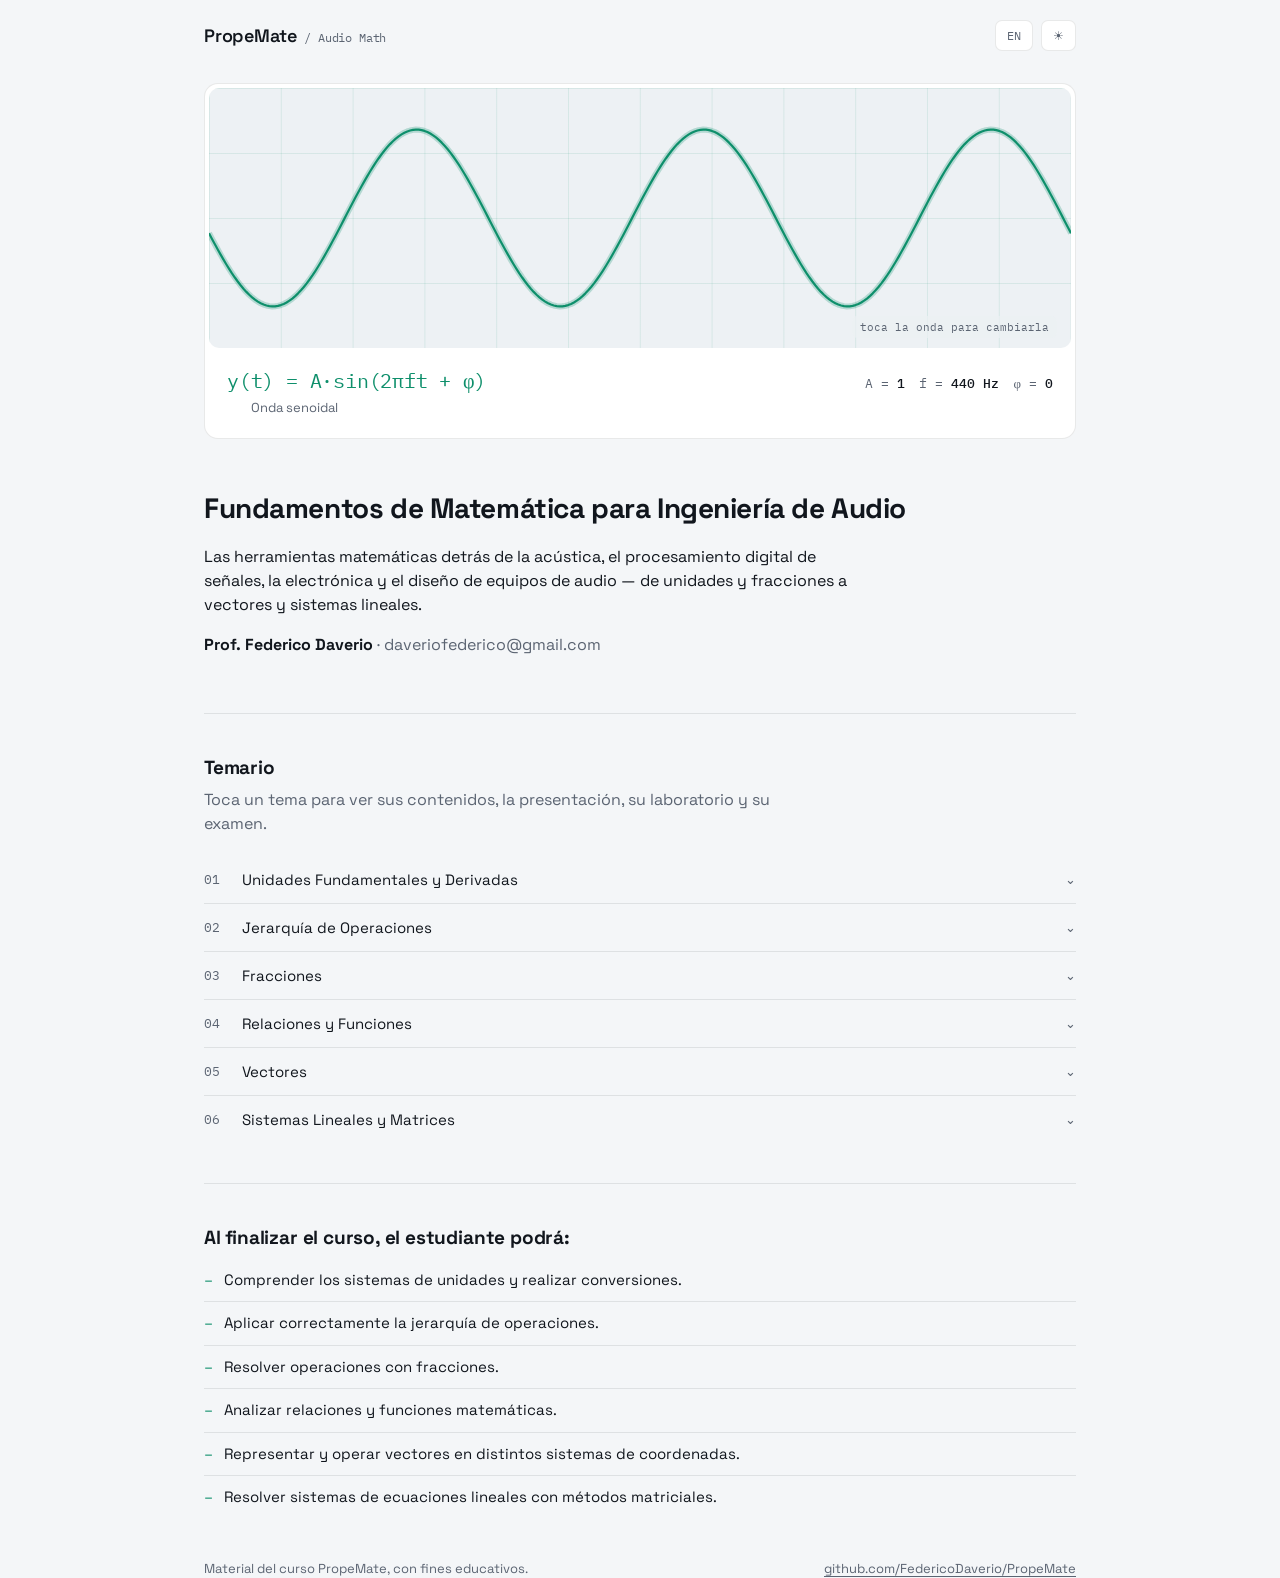
==== commit a3ca5133: "Update index.html" ====
--- a/index.html
+++ b/index.html
@@ -42,7 +42,7 @@
 
   <section id="about">
     <h1 data-i18n="title">Fundamentos de Matemática para Ingeniería de Audio</h1>
-    <p class="lede" data-i18n="lede">Las herramientas matemáticas detrás de la acústica, el procesamiento digital de señales, la electrónica y el diseño de equipos de audio — de unidades y fracciones a vectores y sistemas lineales.</p>
+    <p class="lede" data-i18n="lede">Las herramientas matemáticas detrás de la acústica, el procesamiento digital de señales, la electrónica y el diseño de equipos de audio. Desde las unidades y las fracciones hasta los vectores y los sistemas lineales.</p>
     <p data-i18n="prof"><b style="color:var(--text)">Prof. Federico Daverio</b> · daveriofederico@gmail.com</p>
   </section>
 
--- a/assets/style.css
+++ b/assets/style.css
@@ -0,0 +1,172 @@
+:root{
+  --bg:#0A0D12; --panel:#10141B; --panel-raised:#161B24;
+  --text:#E7ECF2; --text-dim:#8A94A3;
+  --accent:#6FFFC0; --accent-2:#FF9F5A;
+  --line:rgba(255,255,255,0.09); --grid:rgba(111,255,192,0.09);
+  --focus:#6FFFC0; --danger:#FF6B6B; --good:#6FFFC0;
+}
+html[data-theme="light"]{
+  --bg:#F4F6F8; --panel:#FFFFFF; --panel-raised:#EDF1F4;
+  --text:#11161D; --text-dim:#5B6472;
+  --accent:#0E8F6B; --accent-2:#C9701B;
+  --line:rgba(10,15,20,0.09); --grid:rgba(14,143,107,0.10);
+  --focus:#0E8F6B; --danger:#C23B3B; --good:#0E8F6B;
+}
+*{box-sizing:border-box;}
+html,body{margin:0;padding:0;}
+body{
+  background:var(--bg); color:var(--text);
+  font-family:"Space Grotesk",system-ui,sans-serif; line-height:1.5;
+  -webkit-font-smoothing:antialiased;
+  transition:background .25s ease, color .25s ease;
+}
+.mono{font-family:"IBM Plex Mono",ui-monospace,monospace;}
+a{color:inherit;}
+:focus-visible{outline:2px solid var(--focus); outline-offset:3px;}
+button{font-family:inherit; color:inherit;}
+.wrap{max-width:920px; margin:0 auto; padding:0 24px;}
+
+nav{display:flex; align-items:center; justify-content:space-between; padding:20px 0; gap:16px;}
+.brand{font-weight:600; font-size:18px; letter-spacing:-0.01em; display:flex; align-items:baseline; gap:8px; text-decoration:none;}
+.brand small{font-family:"IBM Plex Mono"; font-weight:400; font-size:12px; color:var(--text-dim);}
+.nav-right{display:flex; align-items:center; gap:10px;}
+.back-link{font-family:"IBM Plex Mono"; font-size:12px; color:var(--text-dim); text-decoration:none; white-space:nowrap;}
+.back-link:hover{color:var(--accent);}
+.controls{display:flex; gap:8px;}
+.ctrl-btn{
+  font-family:"IBM Plex Mono"; font-size:12px; background:var(--panel); color:var(--text-dim);
+  border:1px solid var(--line); border-radius:7px; padding:7px 11px; cursor:pointer;
+  transition:border-color .15s ease, color .15s ease;
+}
+.ctrl-btn:hover{color:var(--text); border-color:var(--accent);}
+
+.hero{padding:12px 0 8px;}
+.scope-frame{background:var(--panel); border:1px solid var(--line); border-radius:14px; padding:4px;}
+.scope-canvas-holder{
+  position:relative; border-radius:10px; overflow:hidden; cursor:pointer;
+  background:
+    linear-gradient(var(--grid) 1px, transparent 1px) 0 0/100% 25%,
+    linear-gradient(90deg, var(--grid) 1px, transparent 1px) 0 0/8.33% 100%,
+    var(--panel-raised);
+}
+canvas{display:block; width:100%;}
+#scope{height:260px;}
+.scope-hint{
+  position:absolute; bottom:10px; right:14px; font-family:"IBM Plex Mono"; font-size:11px; color:var(--text-dim);
+  pointer-events:none; background:color-mix(in srgb, var(--panel-raised) 70%, transparent); padding:3px 8px; border-radius:5px;
+}
+.readout{display:flex; flex-wrap:wrap; align-items:baseline; gap:18px; padding:18px 18px 16px;}
+.eq{font-family:"IBM Plex Mono"; font-size:20px; color:var(--accent); letter-spacing:-0.01em;}
+.params{font-family:"IBM Plex Mono"; font-size:13px; color:var(--text-dim); display:flex; gap:14px; margin-left:auto;}
+.params b{color:var(--text); font-weight:500;}
+.wave-name{font-size:13px; color:var(--text-dim); margin:2px 24px 0;}
+
+section{padding:40px 0;}
+section + section{border-top:1px solid var(--line);}
+h1{font-size:28px; margin:0 0 10px; letter-spacing:-0.015em;}
+h2{font-size:19px; margin:0 0 6px; letter-spacing:-0.01em;}
+p{color:var(--text-dim); max-width:62ch;}
+.lede{color:var(--text); font-size:16px; max-width:66ch;}
+.section-intro{margin:0 0 20px;}
+
+.page-head{padding:28px 0 8px;}
+.page-eyebrow{font-family:"IBM Plex Mono"; font-size:12px; color:var(--text-dim); margin:0 0 6px;}
+.page-title{font-size:25px; margin:0; letter-spacing:-0.015em;}
+
+.unit{border-top:1px solid var(--line);}
+.unit:first-of-type{border-top:none;}
+.unit-head{width:100%; display:flex; align-items:center; gap:16px; background:none; border:none; padding:14px 0; text-align:left; cursor:pointer;}
+.unit-num{font-family:"IBM Plex Mono"; font-size:13px; color:var(--text-dim); width:22px; flex:none;}
+.unit-name{flex:1; font-size:15px;}
+.chev{color:var(--text-dim); font-size:13px; transition:transform .25s ease; flex:none;}
+.unit-head[aria-expanded="true"] .chev{transform:rotate(180deg); color:var(--accent);}
+.unit-panel{display:grid; grid-template-rows:0fr; transition:grid-template-rows .28s ease;}
+.unit-panel.open{grid-template-rows:1fr;}
+.unit-panel-inner{overflow:hidden;}
+.unit-args{margin:0 0 14px; padding:0 0 0 20px; color:var(--text-dim); font-size:14px;}
+.unit-args li{padding:3px 0;}
+.unit-panel-inner .link-row{margin-bottom:16px; display:flex; gap:18px; flex-wrap:wrap;}
+.unit-link{font-family:"IBM Plex Mono"; font-size:12px; color:var(--accent); text-decoration:none; white-space:nowrap; border-bottom:1px solid transparent;}
+.unit-link:hover{border-color:var(--accent);}
+
+ul.goals{margin:0; padding:0; list-style:none;}
+ul.goals li{padding:10px 0; border-top:1px solid var(--line); font-size:15px; color:var(--text); padding-left:20px; position:relative;}
+ul.goals li:first-child{border-top:none;}
+ul.goals li::before{content:"–"; position:absolute; left:0; color:var(--accent);}
+
+.lab, .drill, .exam{background:var(--panel); border:1px solid var(--line); border-radius:12px; padding:20px 22px; margin-top:16px;}
+.lab:first-of-type, .exam:first-of-type{margin-top:0;}
+.lab-head, .drill-head{display:flex; align-items:baseline; gap:12px; margin-bottom:4px;}
+.lab-num, .drill-num{font-family:"IBM Plex Mono"; font-size:12px; color:var(--text-dim);}
+.lab-title, .drill-title{font-size:16px; font-weight:600;}
+.lab-blurb, .drill-blurb{font-size:13px; margin:0 0 16px;}
+
+.ctrl-row{display:flex; flex-wrap:wrap; gap:18px; align-items:center; margin-bottom:12px;}
+.ctrl-col{display:flex; flex-direction:column; gap:4px; min-width:160px;}
+.ctrl-col label{font-size:12px; color:var(--text-dim); font-family:"IBM Plex Mono";}
+.slider-row{display:flex; align-items:center; gap:8px;}
+.slider-row input[type=range]{flex:1;}
+.slider-tag{font-family:"IBM Plex Mono"; font-size:11px; color:var(--text-dim); width:54px; flex:none;}
+.slider-val{font-family:"IBM Plex Mono"; font-size:12px; color:var(--accent); width:48px; flex:none; text-align:right;}
+input[type=range]{accent-color:var(--accent); width:100%;}
+input[type=number], input[type=text], input[type=email]{
+  background:var(--panel-raised); color:var(--text); border:1px solid var(--line);
+  border-radius:6px; padding:7px 9px; font-family:"IBM Plex Mono"; font-size:13px;
+}
+input[type=number]{width:72px;}
+select{background:var(--panel-raised); color:var(--text); border:1px solid var(--line); border-radius:6px; padding:6px 8px; font-family:"IBM Plex Mono"; font-size:13px;}
+.preset-row{display:flex; flex-wrap:wrap; gap:6px; margin-bottom:12px;}
+.preset-btn, .drill-btn, .choice-btn{
+  font-family:"IBM Plex Mono"; font-size:11px; background:var(--panel-raised); color:var(--text-dim);
+  border:1px solid var(--line); border-radius:6px; padding:6px 10px; cursor:pointer;
+}
+.preset-btn:hover, .drill-btn:hover, .choice-btn:hover{color:var(--text); border-color:var(--accent);}
+.drill-btn.primary{color:var(--text); border-color:var(--accent);}
+
+.lab-out, .drill-out{
+  font-family:"IBM Plex Mono"; font-size:13px; color:var(--text); background:var(--panel-raised);
+  border:1px solid var(--line); border-radius:8px; padding:12px 14px; margin-top:8px;
+}
+.lab-out .line, .drill-out .line{padding:2px 0;}
+.hi{color:var(--accent);} .warn{color:var(--danger);}
+.lab-canvas-holder{border-radius:8px; overflow:hidden; background:var(--panel-raised); margin-bottom:12px;}
+.matrix-grid{display:inline-grid; grid-template-columns:repeat(2, 56px); gap:6px; vertical-align:middle;}
+.matrix-eq{display:flex; align-items:center; gap:10px; flex-wrap:wrap; margin-bottom:12px; font-family:"IBM Plex Mono"; font-size:14px;}
+.bracket{color:var(--text-dim);}
+
+.drill-fields{display:flex; gap:14px; flex-wrap:wrap; align-items:flex-end; margin:10px 0;}
+.drill-fields .ctrl-col{min-width:100px;}
+.drill-choices{display:flex; gap:8px; flex-wrap:wrap; margin:10px 0;}
+.choice-btn.correct{border-color:var(--good); color:var(--good);}
+.choice-btn.incorrect{border-color:var(--danger); color:var(--danger);}
+
+.exam-intro{font-size:13px; margin:0 0 14px;}
+.exam-fields{display:flex; gap:12px; flex-wrap:wrap; margin-bottom:10px;}
+.exam-fields .ctrl-col{min-width:180px; flex:1;}
+.exam-fields input{width:100%;}
+.exam-disclaimer{font-size:11px; color:var(--text-dim); margin:0 0 20px; font-style:italic;}
+.exam-q{border-top:1px solid var(--line); padding:16px 0;}
+.exam-q:first-of-type{border-top:none;}
+.exam-q-text{font-size:14px; margin-bottom:10px;}
+.exam-opts{display:flex; flex-direction:column; gap:8px;}
+.exam-opt{display:flex; align-items:flex-start; gap:8px; font-size:13.5px; color:var(--text); cursor:pointer;}
+.exam-opt input{margin-top:3px;}
+.exam-opt.correct{color:var(--good);}
+.exam-opt.incorrect{color:var(--danger); text-decoration:line-through;}
+.exam-submit-row{margin-top:20px; display:flex; align-items:center; gap:14px; flex-wrap:wrap;}
+.exam-msg{font-size:13px; margin-top:12px;}
+.exam-score{font-family:"IBM Plex Mono"; font-size:15px; margin-top:4px;}
+.mail-link{
+  font-family:"IBM Plex Mono"; font-size:12px; color:var(--bg); background:var(--accent-2);
+  padding:8px 14px; border-radius:7px; text-decoration:none; display:inline-block; margin-top:8px;
+}
+
+footer{padding:28px 0 40px; color:var(--text-dim); font-size:13px; display:flex; flex-wrap:wrap; gap:6px 18px; justify-content:space-between;}
+footer a{color:var(--text-dim); text-decoration:underline; text-underline-offset:3px;}
+footer a:hover{color:var(--accent);}
+
+@media (max-width:560px){
+  .readout{flex-direction:column; align-items:flex-start;} .params{margin-left:0;} h1{font-size:23px;}
+  nav{flex-wrap:wrap;}
+}
+@media (prefers-reduced-motion: reduce){ * {scroll-behavior:auto !important;} }
